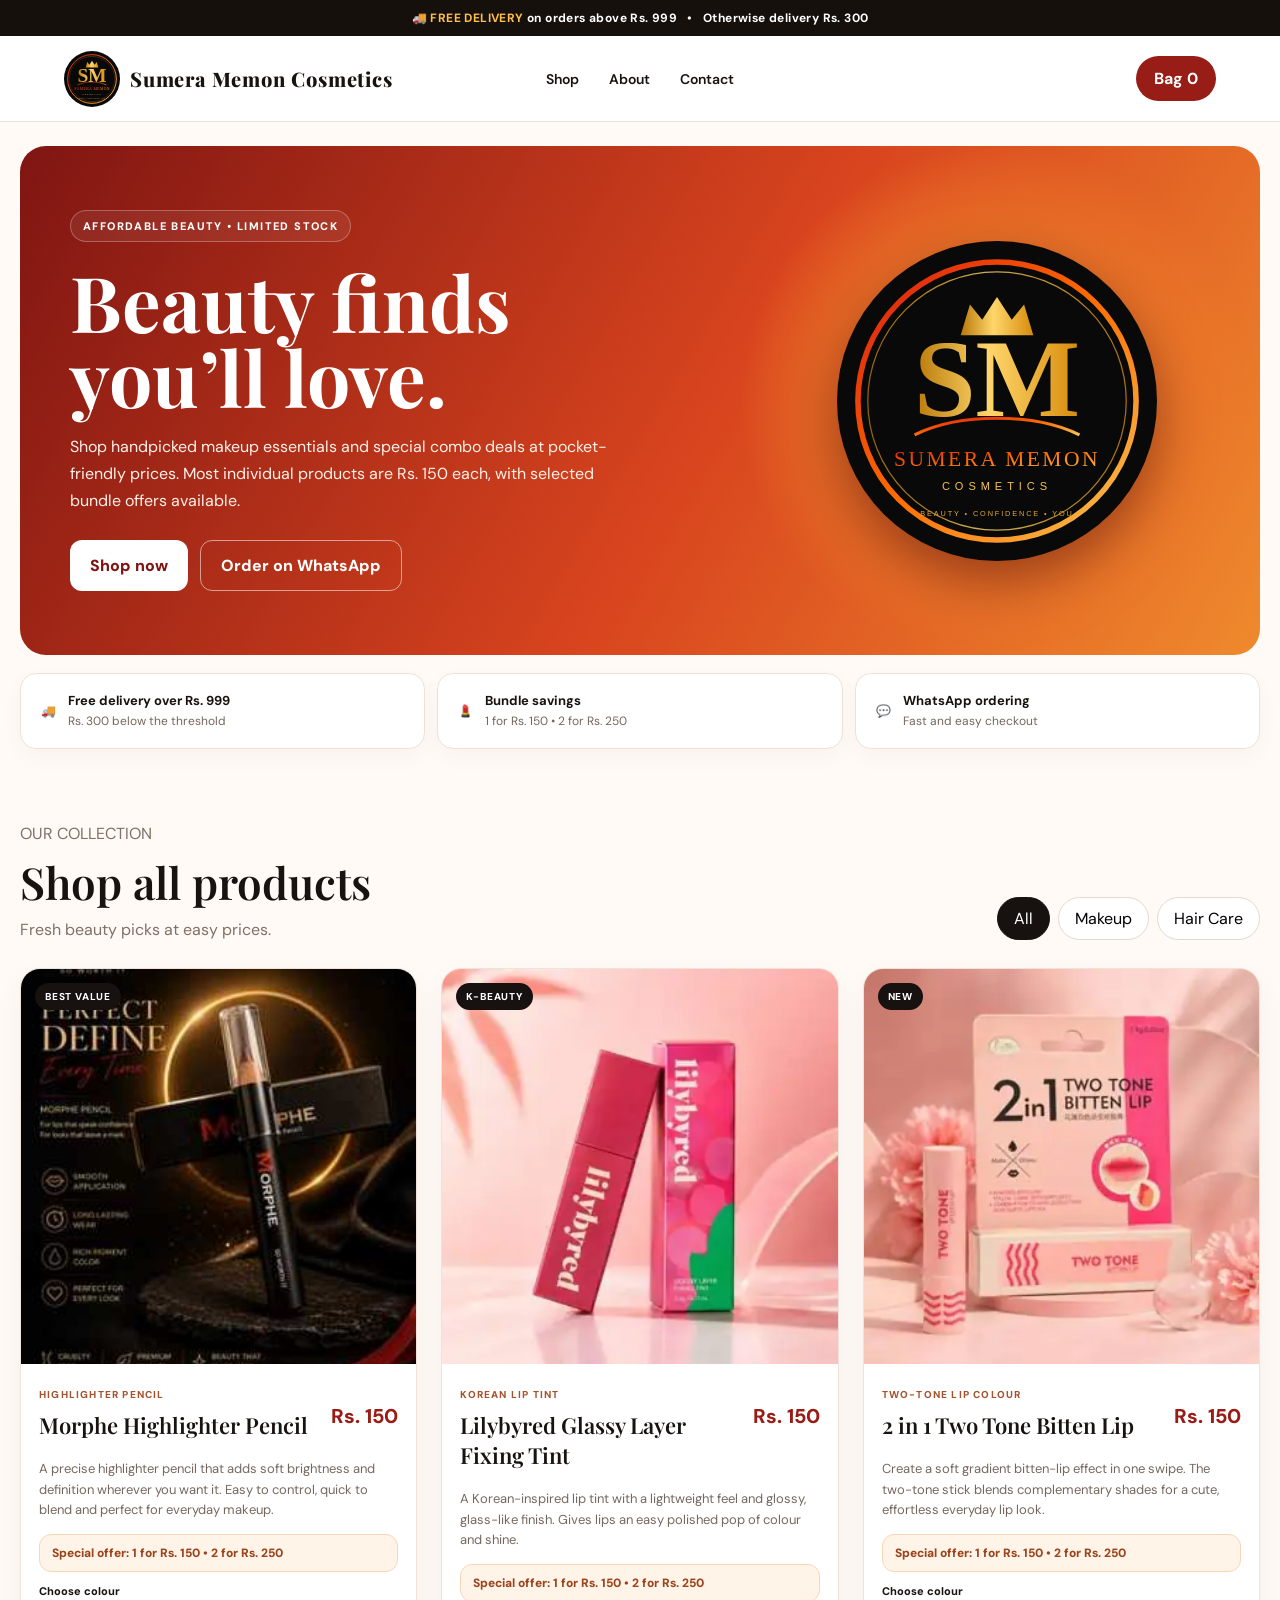
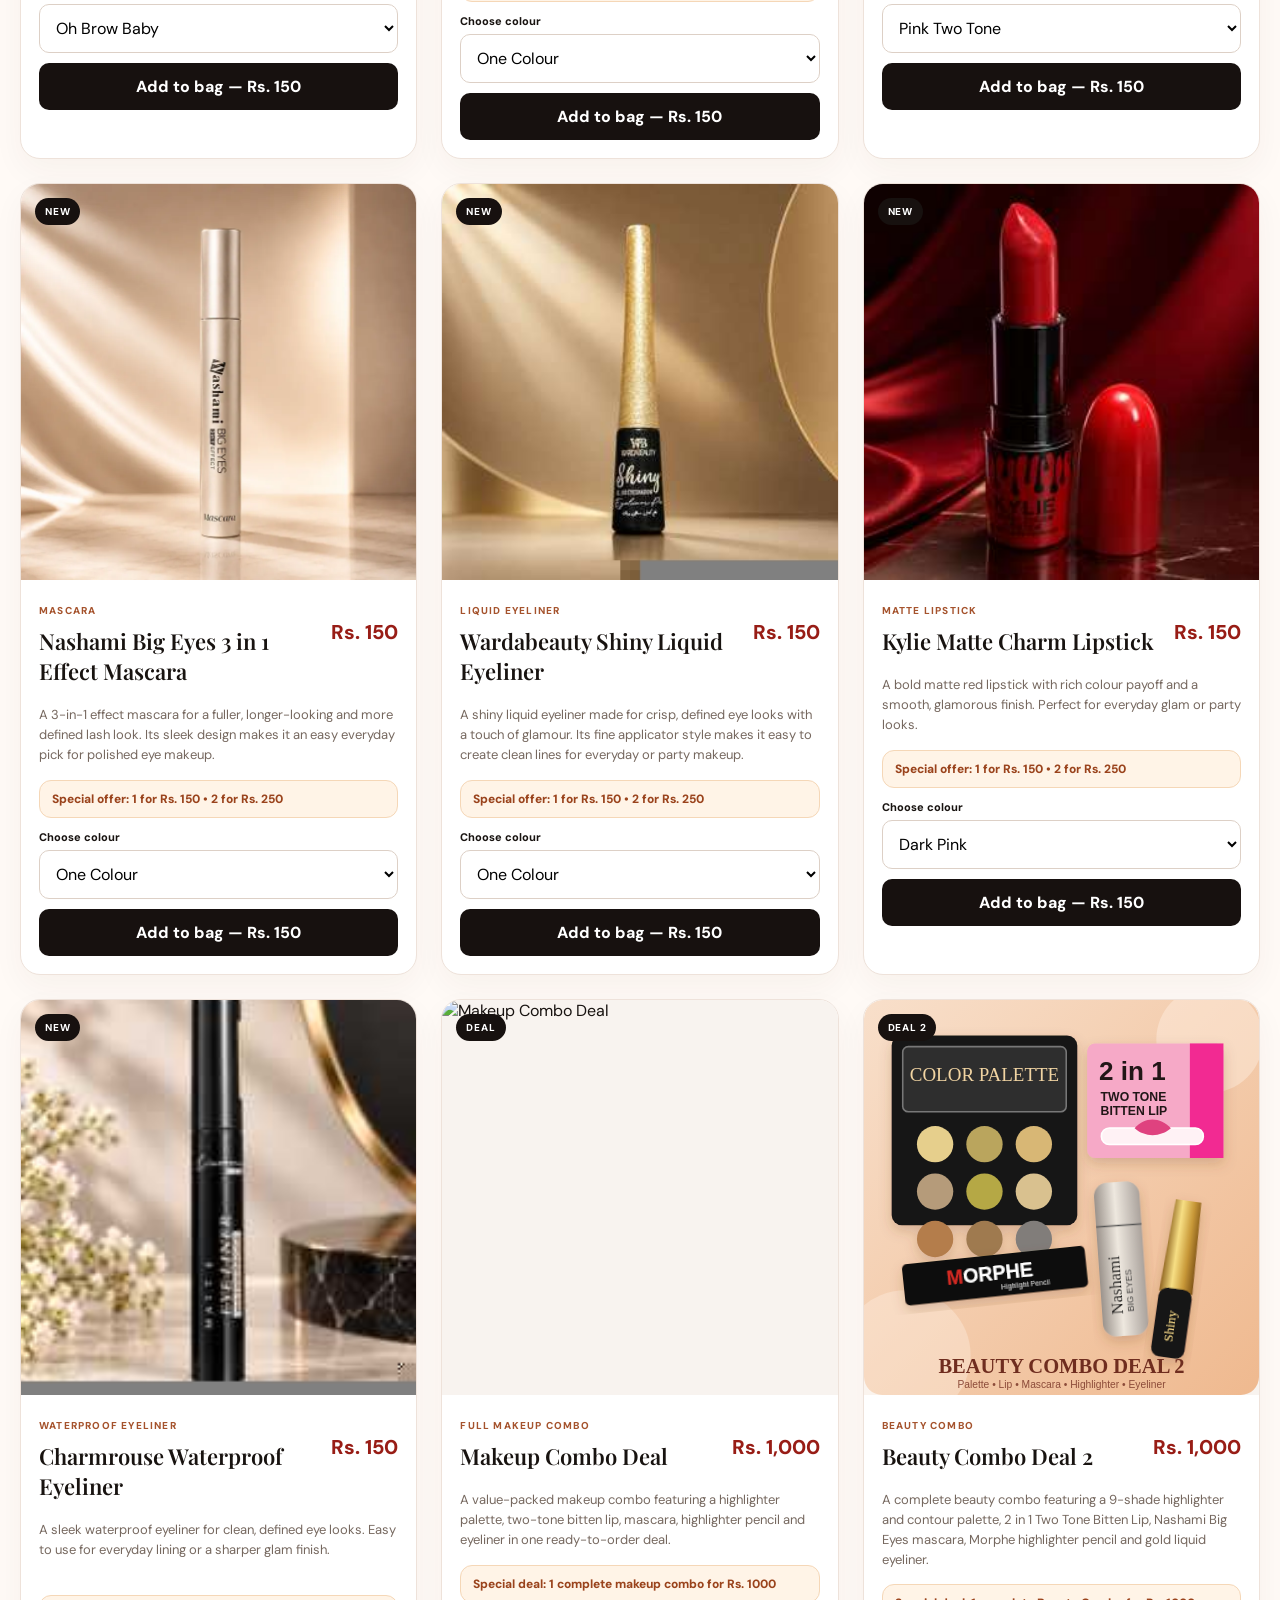
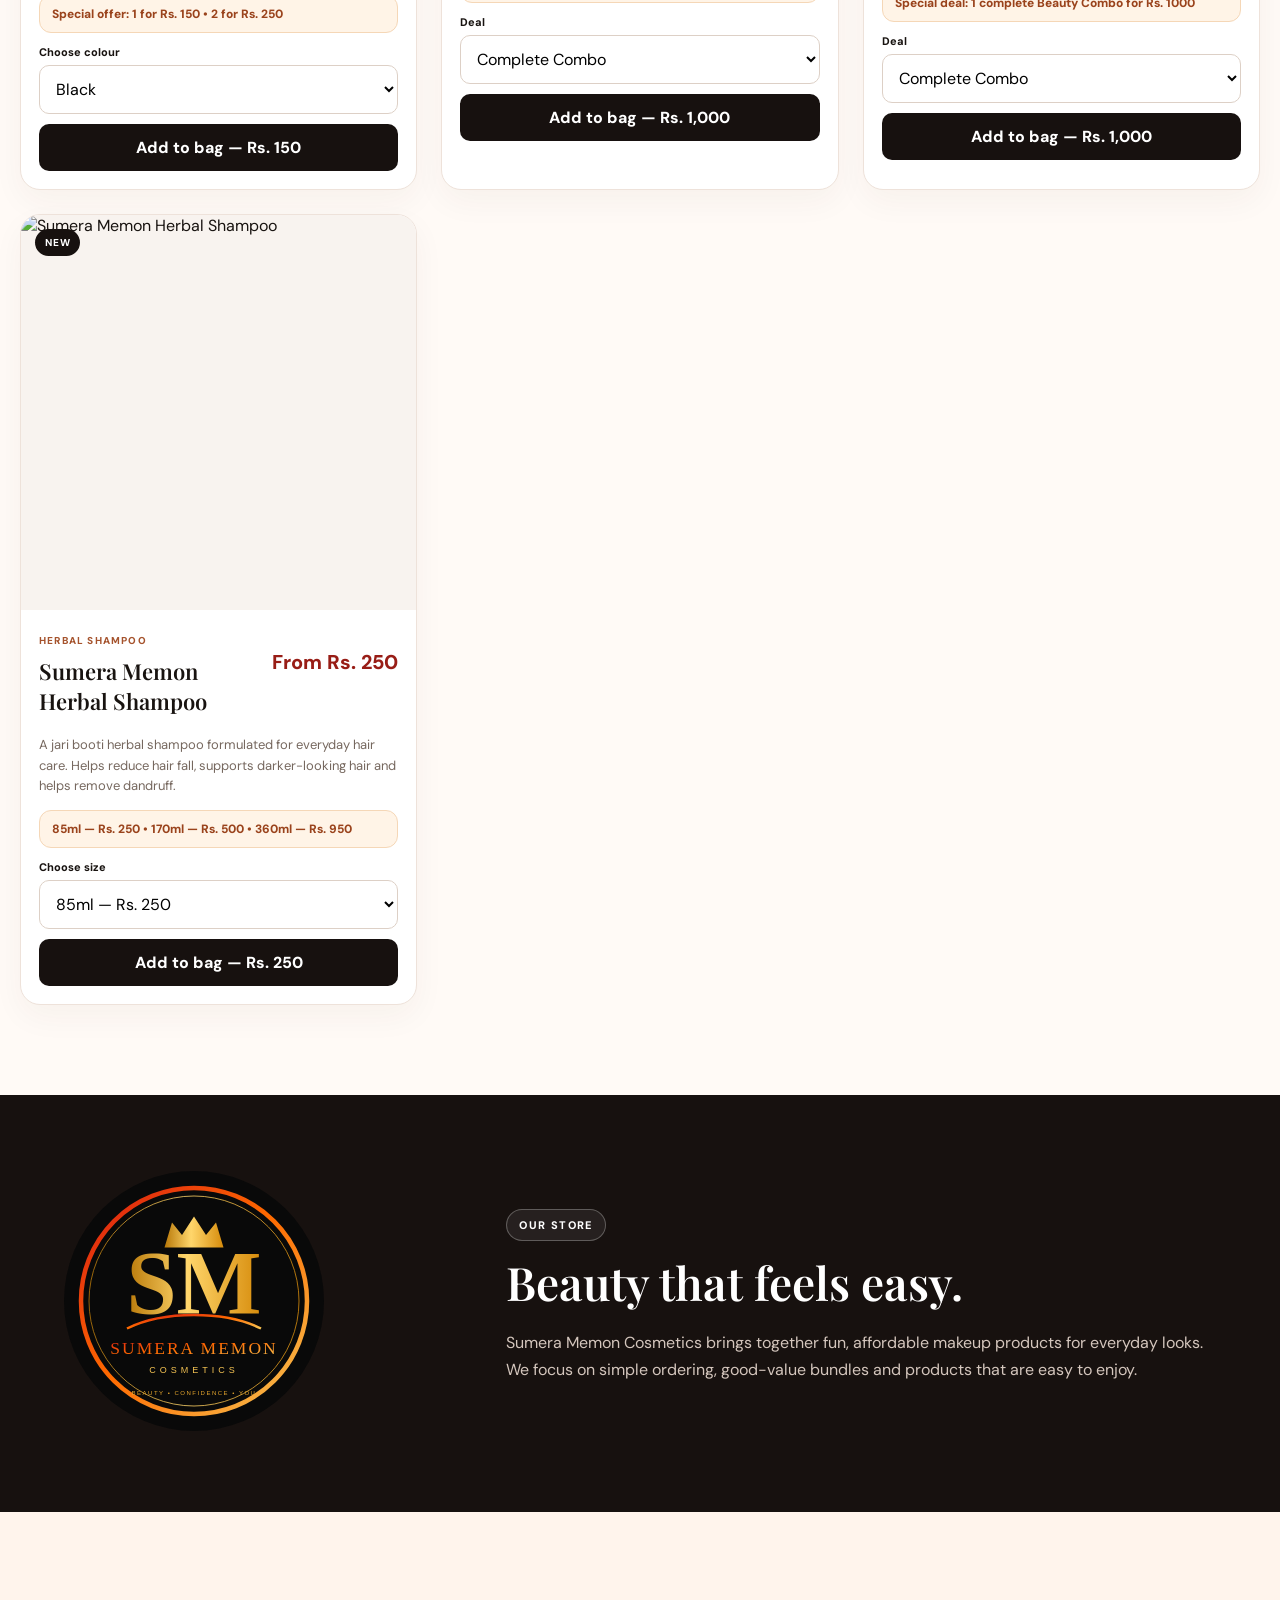
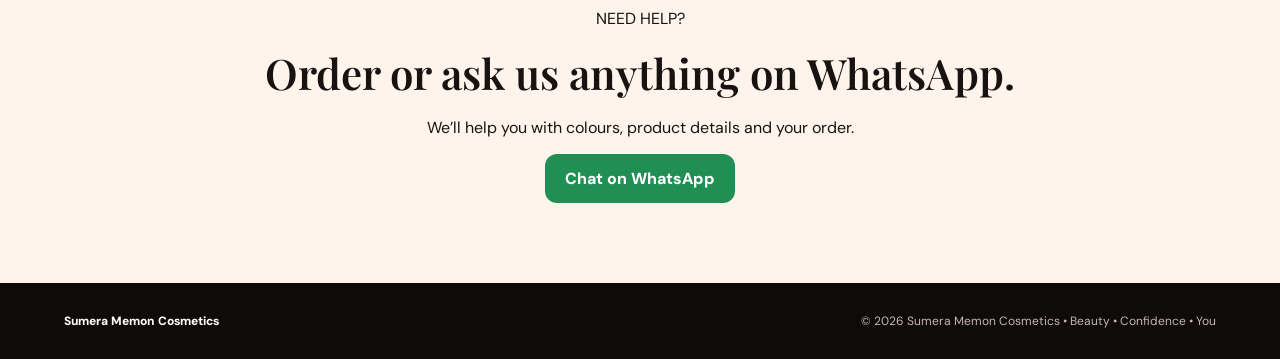
==== index.html @ 6eb6e515 "Refresh shampoo image cache" ====
<!DOCTYPE html><html lang="en"><head><meta charset="UTF-8"><meta name="viewport" content="width=device-width,initial-scale=1"><title>Sumera Memon Cosmetics</title><meta name="description" content="Shop affordable makeup and beauty essentials from Sumera Memon Cosmetics."><link rel="preconnect" href="https://fonts.googleapis.com"><link rel="preconnect" href="https://fonts.gstatic.com" crossorigin><link href="https://fonts.googleapis.com/css2?family=DM+Sans:wght@400;500;600;700;800&family=Playfair+Display:wght@500;600;700&display=swap" rel="stylesheet"><link rel="stylesheet" href="style.css?v=20260921-1305"></head><body>
<div class="topbar">🚚 <strong>FREE DELIVERY</strong> on orders above Rs. 999 &nbsp; • &nbsp; Otherwise delivery Rs. 300</div>
<header class="nav"><a class="brand" href="#"><img src="logo.svg" alt="Sumera Memon Cosmetics"><span>Sumera Memon Cosmetics</span></a><nav><a href="#shop">Shop</a><a href="#about">About</a><a href="#contact">Contact</a></nav><div class="nav-actions"><button class="cart-btn" onclick="openCart()">Bag <span id="cartCount">0</span></button></div></header>
<main><section class="hero"><div class="hero-copy"><span class="kicker">AFFORDABLE BEAUTY • LIMITED STOCK</span><h1>Beauty finds you’ll love.</h1><p>Shop handpicked makeup essentials and special combo deals at pocket-friendly prices. Most individual products are Rs. 150 each, with selected bundle offers available.</p><div class="hero-cta"><a class="btn btn-light" href="#shop">Shop now</a><a class="btn btn-outline" id="heroWhatsApp" href="#" target="_blank">Order on WhatsApp</a></div></div><div class="hero-visual"><img src="logo.svg" alt="Sumera Memon Cosmetics"></div></section>
<section class="trust"><div><span>🚚</span><section><b>Free delivery over Rs. 999</b><span>Rs. 300 below the threshold</span></section></div><div><span>💄</span><section><b>Bundle savings</b><span>1 for Rs. 150 • 2 for Rs. 250</span></section></div><div><span>💬</span><section><b>WhatsApp ordering</b><span>Fast and easy checkout</span></section></div></section>
<section id="shop" class="shop"><div class="section-head"><div><p>OUR COLLECTION</p><h2>Shop all products</h2><p>Fresh beauty picks at easy prices.</p></div><div class="filters"><button class="active" onclick="filterProducts('all',this)">All</button><button onclick="filterProducts('makeup',this)">Makeup</button><button onclick="filterProducts('haircare',this)">Hair Care</button></div></div><div id="products" class="products"></div></section>
<section id="about" class="about"><div class="about-inner"><div><img src="logo.svg" alt="Sumera Memon Cosmetics"></div><div><span class="kicker">OUR STORE</span><h2>Beauty that feels easy.</h2><p>Sumera Memon Cosmetics brings together fun, affordable makeup products for everyday looks. We focus on simple ordering, good-value bundles and products that are easy to enjoy.</p></div></div></section>
<section id="contact" class="contact"><p>NEED HELP?</p><h2>Order or ask us anything on WhatsApp.</h2><p>We’ll help you with colours, product details and your order.</p><a class="btn whatsapp" id="whatsapp" href="#" target="_blank" rel="noopener">Chat on WhatsApp</a></section></main>
<footer class="footer"><div class="footer-brand">Sumera Memon Cosmetics</div><div>© 2026 Sumera Memon Cosmetics • Beauty • Confidence • You</div></footer>
<div id="cart" class="cart-overlay" onclick="closeCart(event)"><aside class="cart" onclick="event.stopPropagation()"><button class="close" onclick="closeCart()">×</button><h2>Your bag</h2><div id="cartItems"></div><div class="cart-note">✨ Bundle offer: <b>1 for Rs. 150</b> or <b>2 of the same product for Rs. 250</b>.<br>🚚 Orders above <b>Rs. 999</b> get <b>FREE delivery</b>. Otherwise delivery is <b>Rs. 300</b>.</div><div><div class="summary-row"><span>Items</span><strong id="itemsSubtotal">Rs. 0</strong></div><div id="discountRow" class="summary-row" style="display:none"><span>Bundle discount</span><strong id="bundleDiscount">- Rs. 0</strong></div><div class="summary-row"><span>Subtotal</span><strong id="subtotal">Rs. 0</strong></div><div class="summary-row"><span>Delivery</span><strong id="delivery">Rs. 0</strong></div></div><div class="cart-total"><span>Total</span><strong id="total">Rs. 0</strong></div><a id="orderBtn" class="btn checkout full" href="#">Proceed to checkout</a></aside></div>
<script src="products.js?v=20260924-2249"></script><script>
const WA_NUMBER="923398091875";let cart=JSON.parse(localStorage.getItem("smc_cart")||"[]");const money=n=>"Rs. "+n.toLocaleString("en-PK");
function renderProducts(list=PRODUCTS){document.getElementById("products").innerHTML=list.map(p=>{const opts=p.sizes?p.sizes.map(v=>`<option value="${v.label}" data-price="${v.price}">${v.label} — ${money(v.price)}</option>`).join(""):p.shades.map(s=>`<option value="${s}" data-price="${p.price}">${s}</option>`).join("");const priceLabel=p.sizes?"From "+money(p.price):money(p.price);return `<article class="product">${p.id===8?`<div class="product-media"><img src="https://d2ol7oe51mr4n9.cloudfront.net/user_3JGyc6j7SKbvRwrbWz8w4ifpc0U/0d30d73a-61cd-4e2b-8a78-799edea2c031.jpg" alt="Makeup Combo Deal" loading="lazy"><span class="badge">${p.tag||"DEAL"}</span></div>`:`<div class="product-media"><img src="${p.image}" alt="${p.name}" loading="lazy"><span class="badge">${p.tag||"NEW"}</span></div>`}<div class="product-body"><span class="product-type">${p.type||"Makeup"}</span><div class="product-title-row"><h3>${p.name}</h3><span class="price" id="price-${p.id}">${priceLabel}</span></div><p class="product-desc">${p.description}</p><div class="offer">${p.offer||"Special offer: 1 for Rs. 150 • 2 for Rs. 250"}</div><label for="shade-${p.id}">${p.optionLabel||"Choose colour"}</label><select id="shade-${p.id}" onchange="updateVariantPrice(${p.id})">${opts}</select><button class="add" id="add-${p.id}" onclick="addToCart(${p.id})">Add to bag — ${money(p.price)}</button></div></article>`}).join("")}
function updateVariantPrice(id){const p=PRODUCTS.find(x=>x.id===id);if(!p)return;const sel=document.getElementById(`shade-${id}`);const price=Number(sel?.selectedOptions?.[0]?.dataset?.price||p.price);const priceEl=document.getElementById(`price-${id}`);const addEl=document.getElementById(`add-${id}`);if(priceEl)priceEl.textContent=money(price);if(addEl)addEl.textContent="Add to bag — "+money(price)}
function filterProducts(cat,btn){document.querySelectorAll(".filters button").forEach(b=>b.classList.remove("active"));btn.classList.add("active");renderProducts(cat==="all"?PRODUCTS:PRODUCTS.filter(p=>p.category===cat))}
function addToCart(id){const p=PRODUCTS.find(x=>x.id===id);const sel=document.getElementById(`shade-${id}`);const shade=sel?.value||p.shades?.[0]||"Default";const price=Number(sel?.selectedOptions?.[0]?.dataset?.price||p.price);cart.push({id:p.id,name:p.name,price,shade,bundleGroup:p.bundleGroup||null,bundleQty:p.bundleQty||null,bundlePrice:p.bundlePrice||null});updateCart();openCart()}
function pricing(){const itemsTotal=cart.reduce((s,p)=>s+p.price,0);const groups={};cart.forEach(p=>{if(p.bundleGroup)groups[p.bundleGroup]=(groups[p.bundleGroup]||0)+1});let discount=0;Object.entries(groups).forEach(([group,count])=>{const p=PRODUCTS.find(x=>x.bundleGroup===group);if(p){const pairs=Math.floor(count/p.bundleQty);discount+=pairs*((p.price*p.bundleQty)-p.bundlePrice)}});const subtotal=itemsTotal-discount;const delivery=subtotal===0?0:(subtotal>999?0:300);return{itemsTotal,discount,subtotal,delivery,total:subtotal+delivery}}
function updateCart(){localStorage.setItem("smc_cart",JSON.stringify(cart));document.getElementById("cartCount").textContent=cart.length;document.getElementById("cartItems").innerHTML=cart.length?cart.map((p,i)=>`<div class="cart-item"><span>${p.name}<small>${p.shade}</small></span><strong>${money(p.price)}</strong><button onclick="removeItem(${i})">×</button></div>`).join(""):"<p class='empty'>Your bag is empty.</p>";const x=pricing();itemsSubtotal.textContent=money(x.itemsTotal);bundleDiscount.textContent="- "+money(x.discount);discountRow.style.display=x.discount>0?"flex":"none";subtotal.textContent=money(x.subtotal);delivery.textContent=x.delivery===0&&x.subtotal>999?"FREE":money(x.delivery);total.textContent=money(x.total);orderBtn.href=cart.length?"checkout.html":"#";orderBtn.classList.toggle("disabled",!cart.length)}
function removeItem(i){cart.splice(i,1);updateCart()}function openCart(){cartEl=document.getElementById("cart");cartEl.classList.add("open")}function closeCart(e){if(!e||e.target.id==="cart")document.getElementById("cart").classList.remove("open")}
const wa=`https://wa.me/${WA_NUMBER}?text=${encodeURIComponent("Hi! I want to know more about Sumera Memon Cosmetics.")}`;document.getElementById("whatsapp").href=wa;document.getElementById("heroWhatsApp").href=wa;renderProducts();updateCart();
</script></body></html>
---- style.css ----
*{box-sizing:border-box}html{scroll-behavior:smooth}body{margin:0;font-family:"DM Sans",Arial,sans-serif;color:#181310;background:#fffaf6}a{text-decoration:none;color:inherit}button,select{font:inherit}.topbar{background:#16100d;color:#fff;text-align:center;padding:10px 16px;font-size:12px;font-weight:700;letter-spacing:.4px}.topbar strong{color:#ffbf49}.nav{height:86px;background:#fff;display:grid;grid-template-columns:1fr auto 1fr;align-items:center;padding:0 5%;border-bottom:1px solid #eee4dc;position:sticky;top:0;z-index:20}.brand{display:flex;align-items:center;gap:10px;font-weight:800;letter-spacing:.8px}.brand img{width:56px;height:56px}.brand span{font-family:"Playfair Display",serif;font-size:20px}.nav nav{display:flex;gap:30px;font-size:14px;font-weight:600}.nav-actions{justify-self:end;display:flex;gap:10px}.cart-btn{border:0;background:#981d16;color:#fff;border-radius:999px;padding:12px 18px;font-weight:700;cursor:pointer}.hero{margin:24px auto 0;max-width:1240px;border-radius:26px;min-height:430px;display:grid;grid-template-columns:1.15fr .85fr;overflow:hidden;background:linear-gradient(120deg,#7f1512,#d8441e 55%,#ef8a2d);color:#fff}.hero-copy{padding:64px 7%}.kicker{display:inline-block;background:#fff1;padding:8px 12px;border:1px solid #ffffff44;border-radius:999px;font-size:11px;font-weight:800;letter-spacing:1.4px}.hero h1{font-family:"Playfair Display",serif;font-size:clamp(46px,6vw,78px);line-height:.98;margin:22px 0 18px}.hero p{max-width:570px;line-height:1.7;color:#fff1e9}.hero-cta{display:flex;gap:12px;flex-wrap:wrap;margin-top:26px}.btn{display:inline-flex;align-items:center;justify-content:center;border-radius:12px;padding:14px 20px;font-weight:800;border:0;cursor:pointer}.btn-light{background:#fff;color:#7f1512}.btn-outline{border:1px solid #fff8;color:#fff}.hero-visual{display:flex;align-items:center;justify-content:center;background:radial-gradient(circle,#ffbf4f 0,#ef7b29 34%,transparent 70%)}.hero-visual img{width:min(320px,72%);filter:drop-shadow(0 20px 28px #4b080a88)}.trust{max-width:1240px;margin:18px auto 0;display:grid;grid-template-columns:repeat(3,1fr);gap:12px}.trust div{background:#fff;border:1px solid #eee2d8;border-radius:16px;padding:18px 20px;display:flex;gap:12px;align-items:center;box-shadow:0 8px 24px #4c281008}.trust b{display:block;font-size:13px}.trust span{font-size:12px;color:#75665d}.shop{max-width:1240px;margin:0 auto;padding:74px 0 90px}.section-head{display:flex;justify-content:space-between;gap:20px;align-items:end;margin-bottom:28px}.section-head h2{font:600 44px "Playfair Display",serif;margin:8px 0}.section-head p{margin:0;color:#7f7167}.filters{display:flex;gap:8px}.filters button{border:1px solid #e5d8cf;background:#fff;border-radius:999px;padding:10px 16px;cursor:pointer}.filters button.active{background:#17110f;color:#fff;border-color:#17110f}.products{display:grid;grid-template-columns:repeat(3,1fr);gap:24px}.product{background:#fff;border:1px solid #eee2da;border-radius:20px;overflow:hidden;box-shadow:0 12px 32px #4b2a180b;transition:.2s}.product:hover{transform:translateY(-4px);box-shadow:0 18px 42px #4b2a1818}.product-media{aspect-ratio:1/1;background:#f8f3ef;position:relative;overflow:hidden}.product-media img{width:100%;height:100%;object-fit:cover;display:block}.badge{position:absolute;left:14px;top:14px;background:#17110f;color:#fff;padding:7px 10px;border-radius:999px;font-size:10px;font-weight:800;letter-spacing:.8px}.product-body{padding:18px}.product-type{color:#a5532d;text-transform:uppercase;font-size:10px;font-weight:800;letter-spacing:1.2px}.product-title-row{display:flex;justify-content:space-between;gap:16px;align-items:start}.product h3{font:600 22px "Playfair Display",serif;margin:7px 0 6px}.price{font-size:20px;font-weight:800;color:#981d16;white-space:nowrap}.product-desc{font-size:13px;color:#76685f;line-height:1.55;min-height:62px}.offer{background:#fff4e7;border:1px solid #f5d7b7;color:#9a431c;border-radius:12px;padding:10px 12px;font-size:12px;font-weight:800;margin:12px 0}.product label{display:block;font-size:11px;font-weight:800;margin-bottom:6px}.product select{width:100%;padding:12px;border:1px solid #ddd0c6;border-radius:10px;background:#fff;margin-bottom:10px}.add{width:100%;border:0;background:#17110f;color:#fff;border-radius:10px;padding:13px;font-weight:800;cursor:pointer}.add:hover{background:#981d16}.about{background:#17110f;color:#fff;padding:76px 5%}.about-inner{max-width:1240px;margin:auto;display:grid;grid-template-columns:.7fr 1.3fr;gap:60px;align-items:center}.about img{width:260px;max-width:100%}.about h2{font:600 46px "Playfair Display",serif;margin:10px 0}.about p{color:#d4c6bd;line-height:1.7}.contact{padding:80px 20px;text-align:center;background:#fff4ec}.contact h2{font:600 42px "Playfair Display",serif;margin:10px 0}.whatsapp{background:#1f8f53;color:white}.footer{background:#0f0b09;color:#c7b7ae;padding:30px 5%;display:flex;justify-content:space-between;gap:20px;align-items:center;font-size:12px}.footer-brand{color:#fff;font-weight:800}.cart-overlay{position:fixed;inset:0;background:#0008;z-index:40;opacity:0;visibility:hidden;transition:.2s}.cart-overlay.open{opacity:1;visibility:visible}.cart{position:absolute;right:0;top:0;height:100%;width:min(430px,100%);background:#fff;padding:28px;transform:translateX(100%);transition:.25s;overflow:auto}.open .cart{transform:none}.cart h2{font:600 34px "Playfair Display",serif;margin:6px 0 20px}.close{position:absolute;right:20px;top:18px;border:0;background:#f4ece7;border-radius:50%;width:36px;height:36px;font-size:24px;cursor:pointer}.cart-item{display:grid;grid-template-columns:1fr auto auto;gap:10px;padding:14px 0;border-bottom:1px solid #eee4dd}.cart-item small{display:block;color:#8d7669}.cart-item button{border:0;background:none;font-size:20px;cursor:pointer}.cart-note{background:#fff4e8;border-radius:12px;padding:12px;font-size:12px;line-height:1.6;margin:18px 0}.summary-row{display:flex;justify-content:space-between;padding:7px 0;color:#6f625a}.cart-total{display:flex;justify-content:space-between;border-top:1px solid #e8ddd6;margin-top:8px;padding:18px 0;font-size:18px;font-weight:800}.full{width:100%}.empty{color:#8c7e75}@media(max-width:900px){.nav{grid-template-columns:1fr auto}.nav nav{display:none}.hero{margin:14px;grid-template-columns:1fr}.hero-visual{min-height:300px}.trust{margin:14px;grid-template-columns:1fr}.shop{padding:56px 14px}.products{grid-template-columns:repeat(2,1fr)}.about-inner{grid-template-columns:1fr}.about img{width:180px}.footer{display:block}.footer p{margin-top:12px}}@media(max-width:580px){.brand span{font-size:16px}.brand img{width:46px;height:46px}.nav{padding:0 14px}.hero-copy{padding:48px 24px}.hero h1{font-size:48px}.section-head{display:block}.filters{margin-top:18px}.products{grid-template-columns:1fr}.product-desc{min-height:0}.shop{padding-top:46px}.about{padding:56px 24px}.about h2{font-size:38px}}
.combo-media{display:grid;grid-template-columns:1fr 1fr;grid-template-rows:1fr 1fr;gap:4px;padding:4px;background:#f8f3ef}.combo-media img{width:100%;height:100%;object-fit:cover;display:block;min-width:0;min-height:0}.combo-media .badge{position:absolute;left:14px;top:14px;z-index:2}

.checkout{background:#981d16;color:#fff}.checkout:hover{background:#7f1512}.disabled{pointer-events:none;opacity:.5}
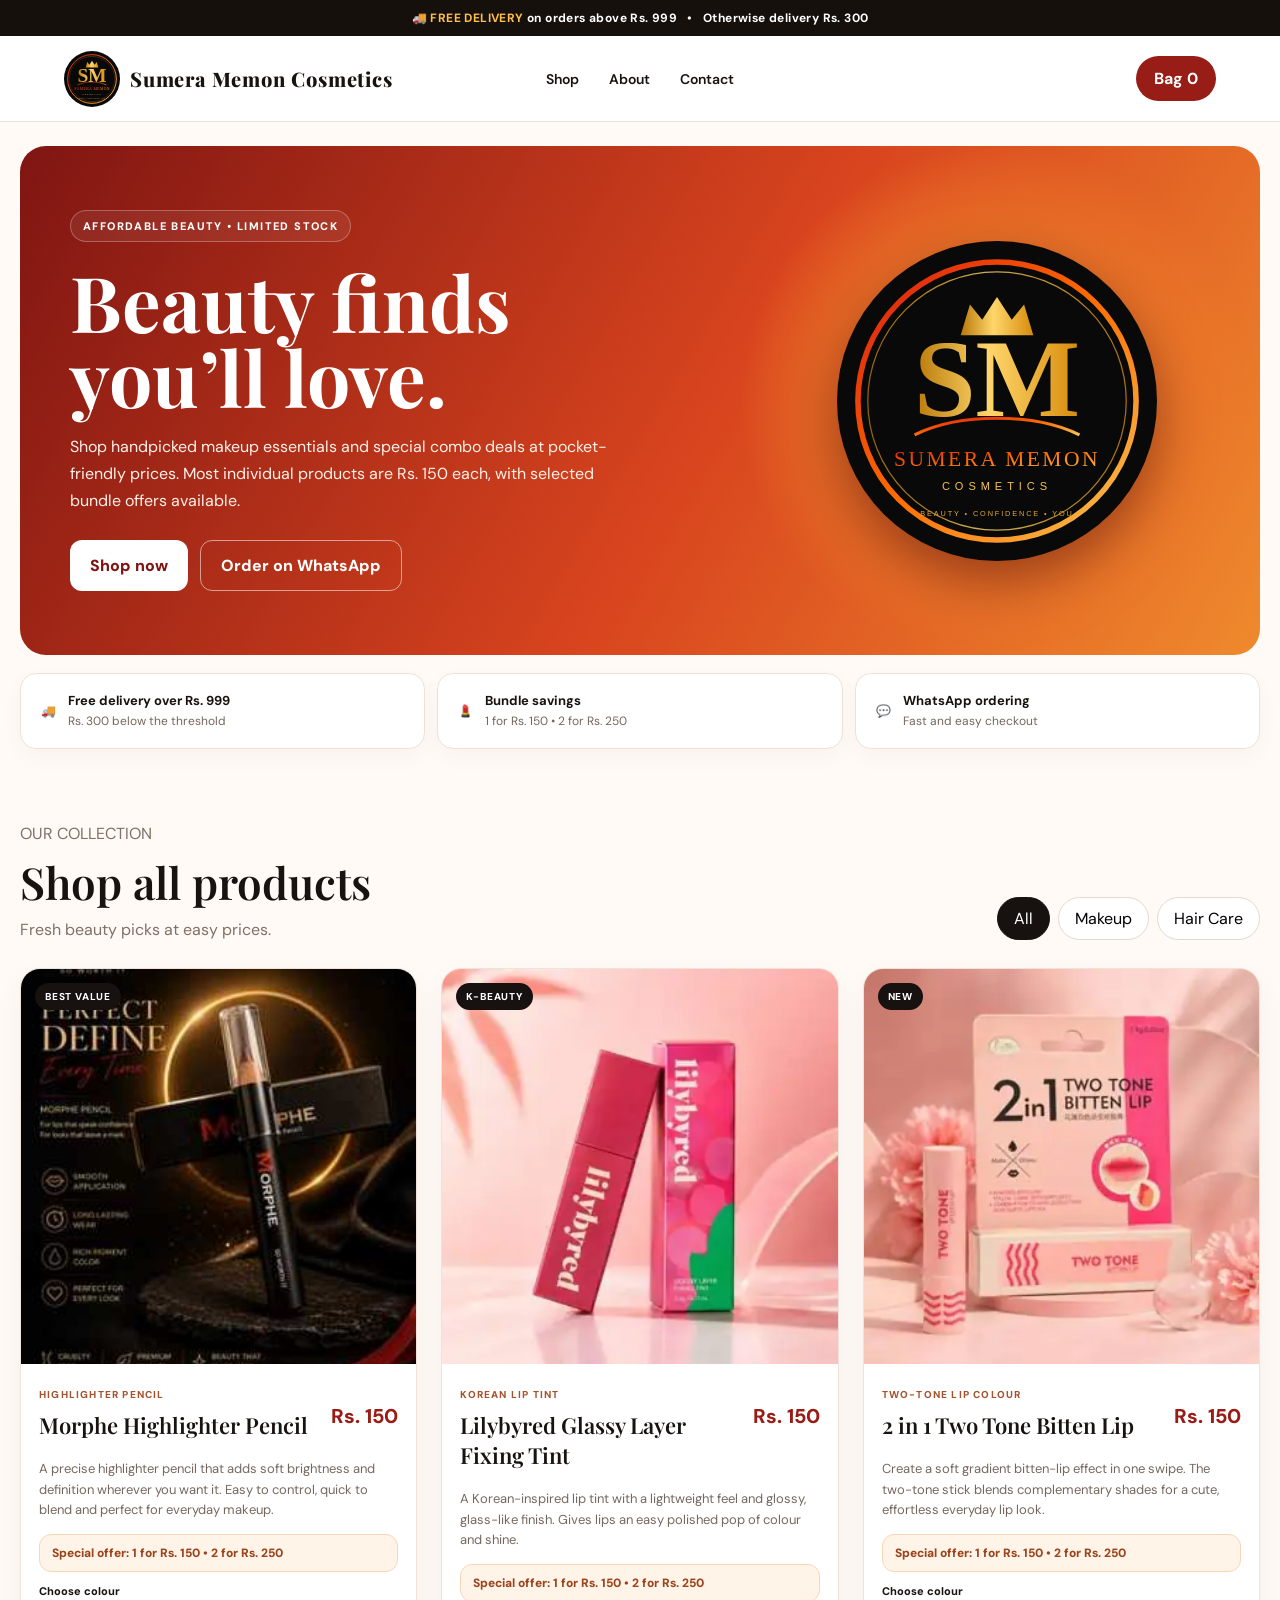
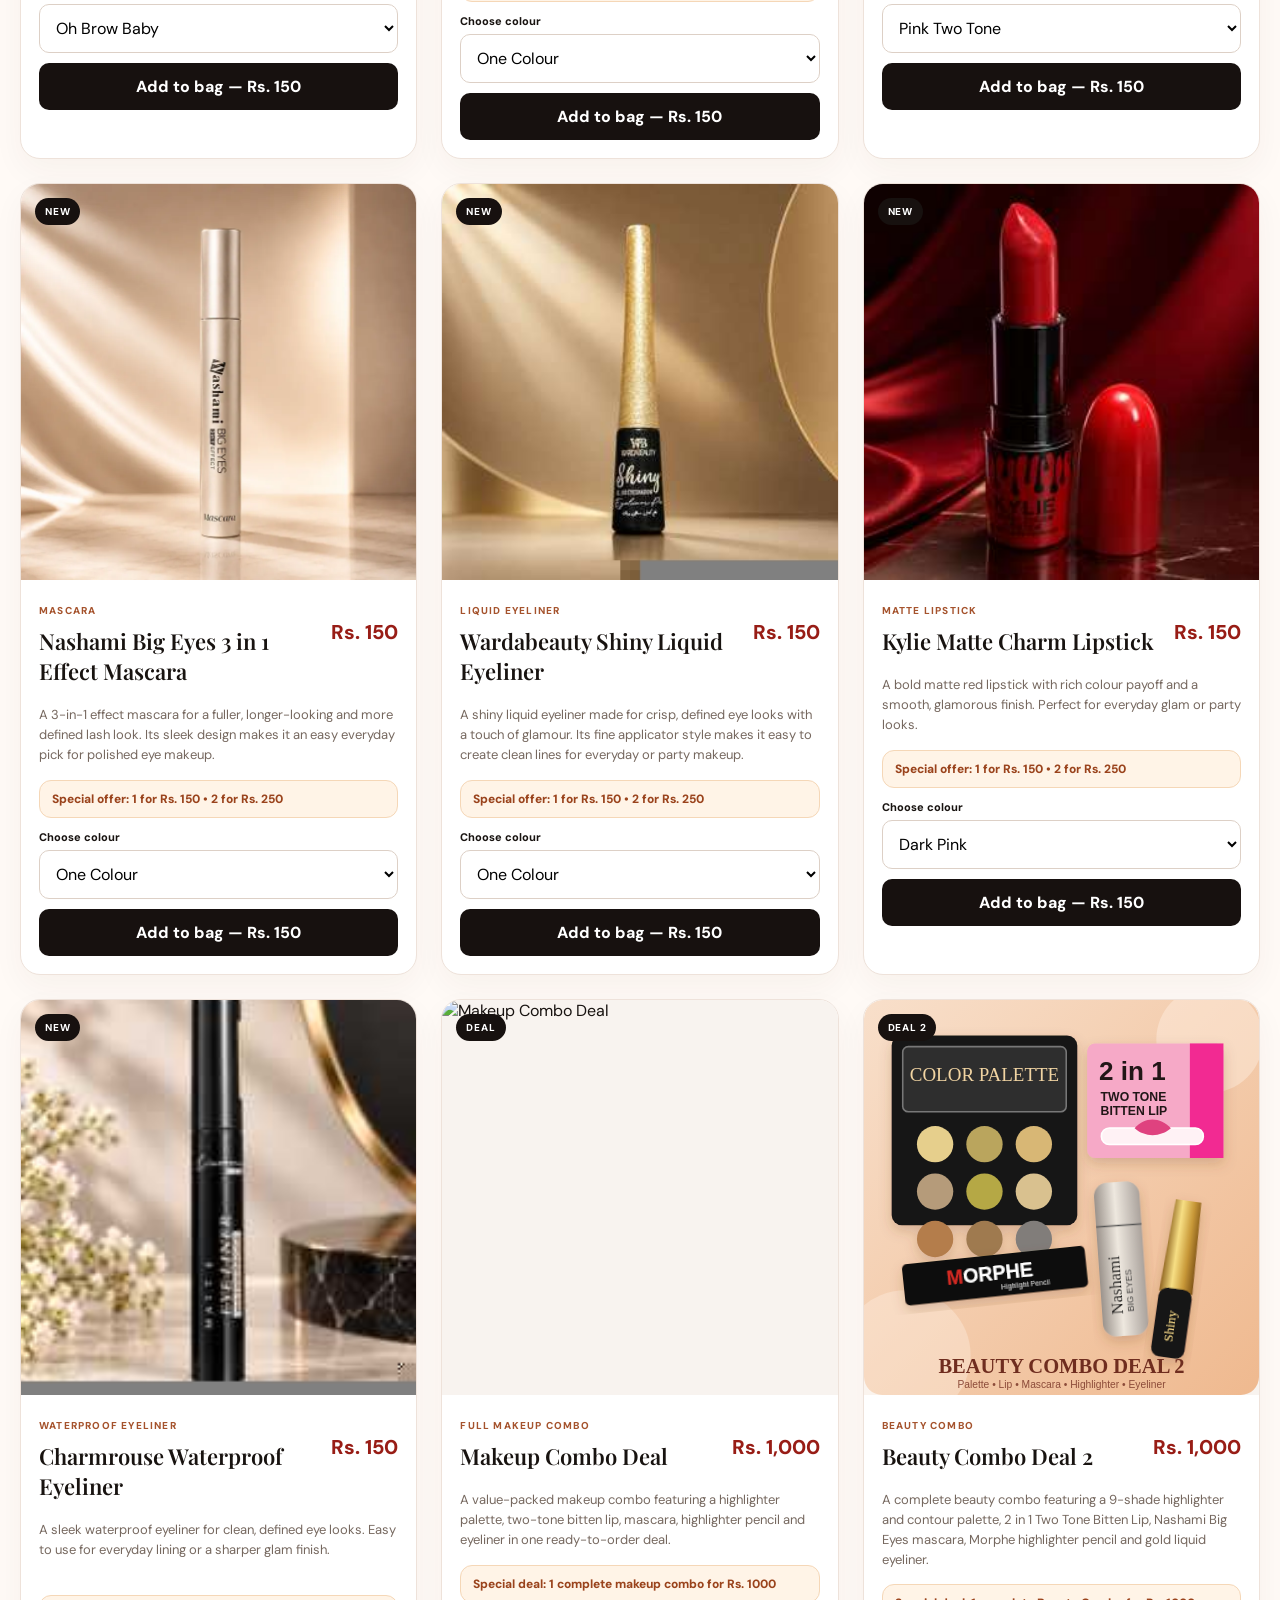
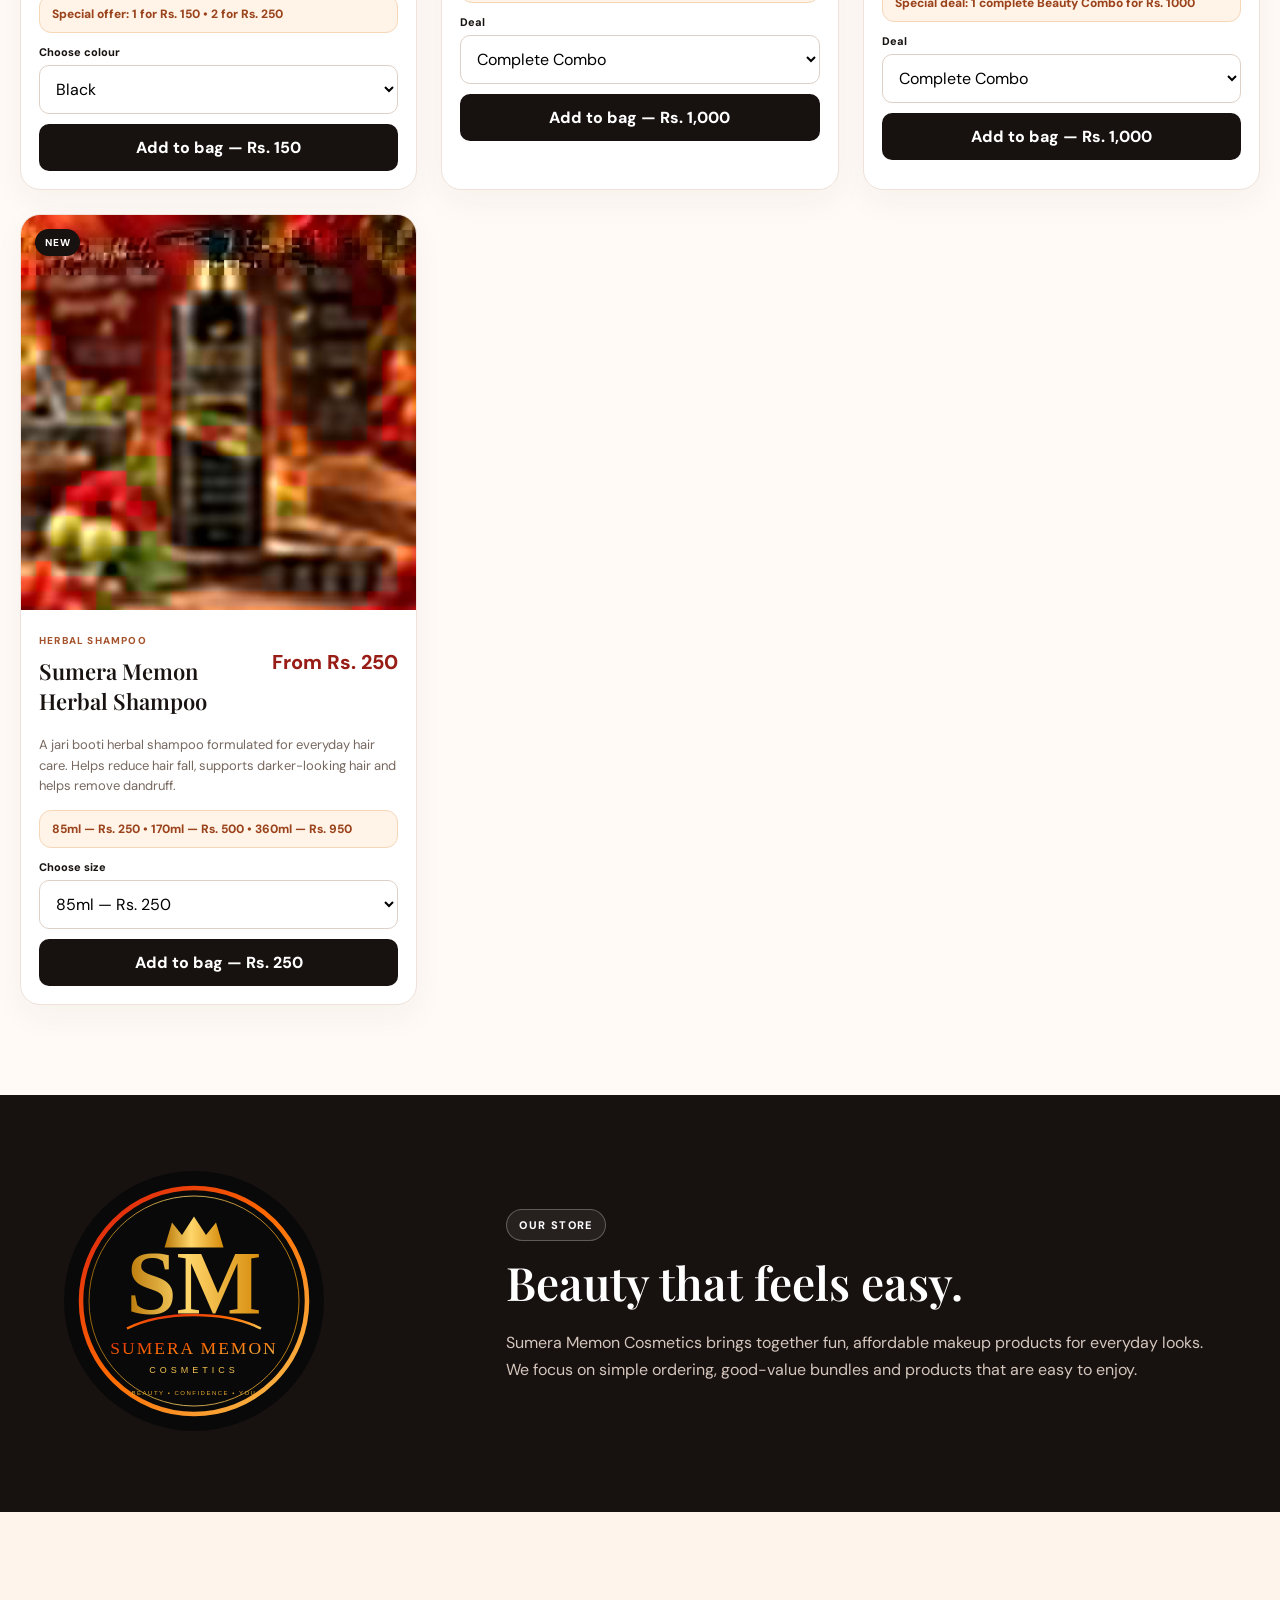
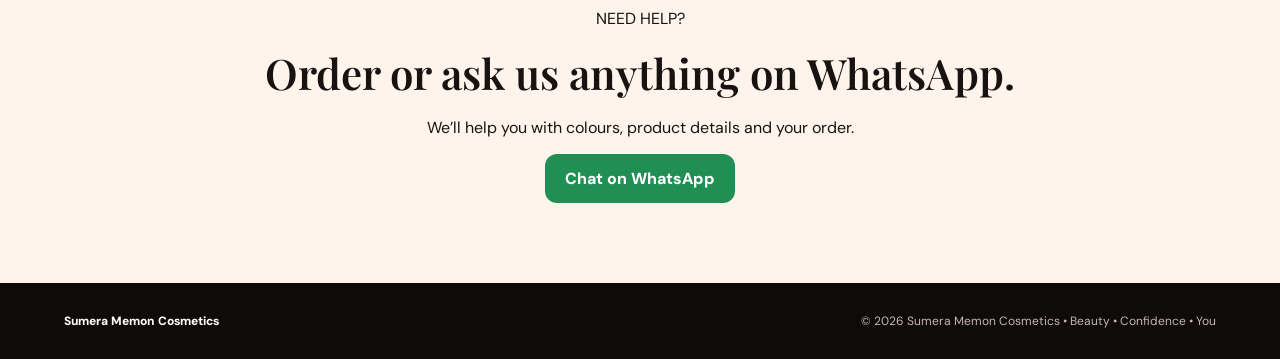
==== commit 90eeccc4: "Refresh shampoo image catalogue cache" ====
--- a/index.html
+++ b/index.html
@@ -8,7 +8,7 @@
 <section id="contact" class="contact"><p>NEED HELP?</p><h2>Order or ask us anything on WhatsApp.</h2><p>We’ll help you with colours, product details and your order.</p><a class="btn whatsapp" id="whatsapp" href="#" target="_blank" rel="noopener">Chat on WhatsApp</a></section></main>
 <footer class="footer"><div class="footer-brand">Sumera Memon Cosmetics</div><div>© 2026 Sumera Memon Cosmetics • Beauty • Confidence • You</div></footer>
 <div id="cart" class="cart-overlay" onclick="closeCart(event)"><aside class="cart" onclick="event.stopPropagation()"><button class="close" onclick="closeCart()">×</button><h2>Your bag</h2><div id="cartItems"></div><div class="cart-note">✨ Bundle offer: <b>1 for Rs. 150</b> or <b>2 of the same product for Rs. 250</b>.<br>🚚 Orders above <b>Rs. 999</b> get <b>FREE delivery</b>. Otherwise delivery is <b>Rs. 300</b>.</div><div><div class="summary-row"><span>Items</span><strong id="itemsSubtotal">Rs. 0</strong></div><div id="discountRow" class="summary-row" style="display:none"><span>Bundle discount</span><strong id="bundleDiscount">- Rs. 0</strong></div><div class="summary-row"><span>Subtotal</span><strong id="subtotal">Rs. 0</strong></div><div class="summary-row"><span>Delivery</span><strong id="delivery">Rs. 0</strong></div></div><div class="cart-total"><span>Total</span><strong id="total">Rs. 0</strong></div><a id="orderBtn" class="btn checkout full" href="#">Proceed to checkout</a></aside></div>
-<script src="products.js?v=20260924-2249"></script><script>
+<script src="products.js?v=20260924-2310"></script><script>
 const WA_NUMBER="923398091875";let cart=JSON.parse(localStorage.getItem("smc_cart")||"[]");const money=n=>"Rs. "+n.toLocaleString("en-PK");
 function renderProducts(list=PRODUCTS){document.getElementById("products").innerHTML=list.map(p=>{const opts=p.sizes?p.sizes.map(v=>`<option value="${v.label}" data-price="${v.price}">${v.label} — ${money(v.price)}</option>`).join(""):p.shades.map(s=>`<option value="${s}" data-price="${p.price}">${s}</option>`).join("");const priceLabel=p.sizes?"From "+money(p.price):money(p.price);return `<article class="product">${p.id===8?`<div class="product-media"><img src="https://d2ol7oe51mr4n9.cloudfront.net/user_3JGyc6j7SKbvRwrbWz8w4ifpc0U/0d30d73a-61cd-4e2b-8a78-799edea2c031.jpg" alt="Makeup Combo Deal" loading="lazy"><span class="badge">${p.tag||"DEAL"}</span></div>`:`<div class="product-media"><img src="${p.image}" alt="${p.name}" loading="lazy"><span class="badge">${p.tag||"NEW"}</span></div>`}<div class="product-body"><span class="product-type">${p.type||"Makeup"}</span><div class="product-title-row"><h3>${p.name}</h3><span class="price" id="price-${p.id}">${priceLabel}</span></div><p class="product-desc">${p.description}</p><div class="offer">${p.offer||"Special offer: 1 for Rs. 150 • 2 for Rs. 250"}</div><label for="shade-${p.id}">${p.optionLabel||"Choose colour"}</label><select id="shade-${p.id}" onchange="updateVariantPrice(${p.id})">${opts}</select><button class="add" id="add-${p.id}" onclick="addToCart(${p.id})">Add to bag — ${money(p.price)}</button></div></article>`}).join("")}
 function updateVariantPrice(id){const p=PRODUCTS.find(x=>x.id===id);if(!p)return;const sel=document.getElementById(`shade-${id}`);const price=Number(sel?.selectedOptions?.[0]?.dataset?.price||p.price);const priceEl=document.getElementById(`price-${id}`);const addEl=document.getElementById(`add-${id}`);if(priceEl)priceEl.textContent=money(price);if(addEl)addEl.textContent="Add to bag — "+money(price)}
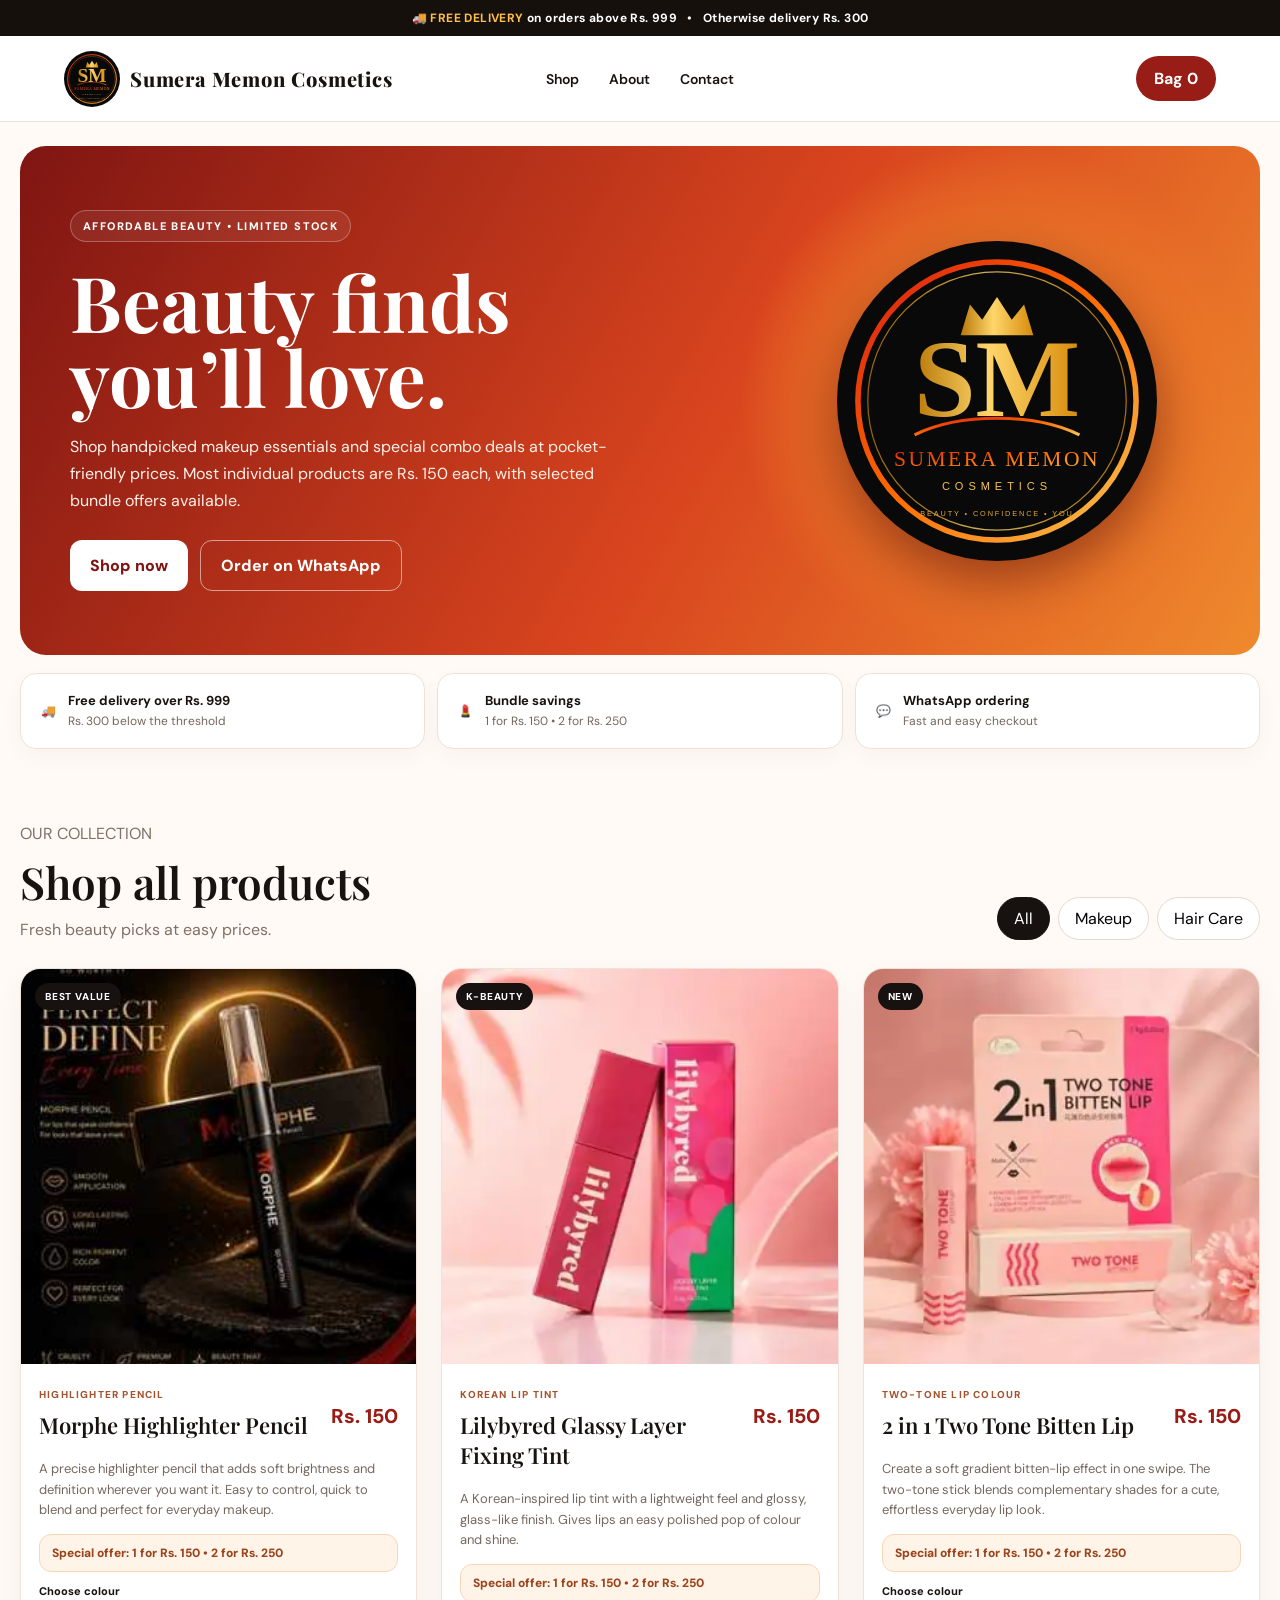
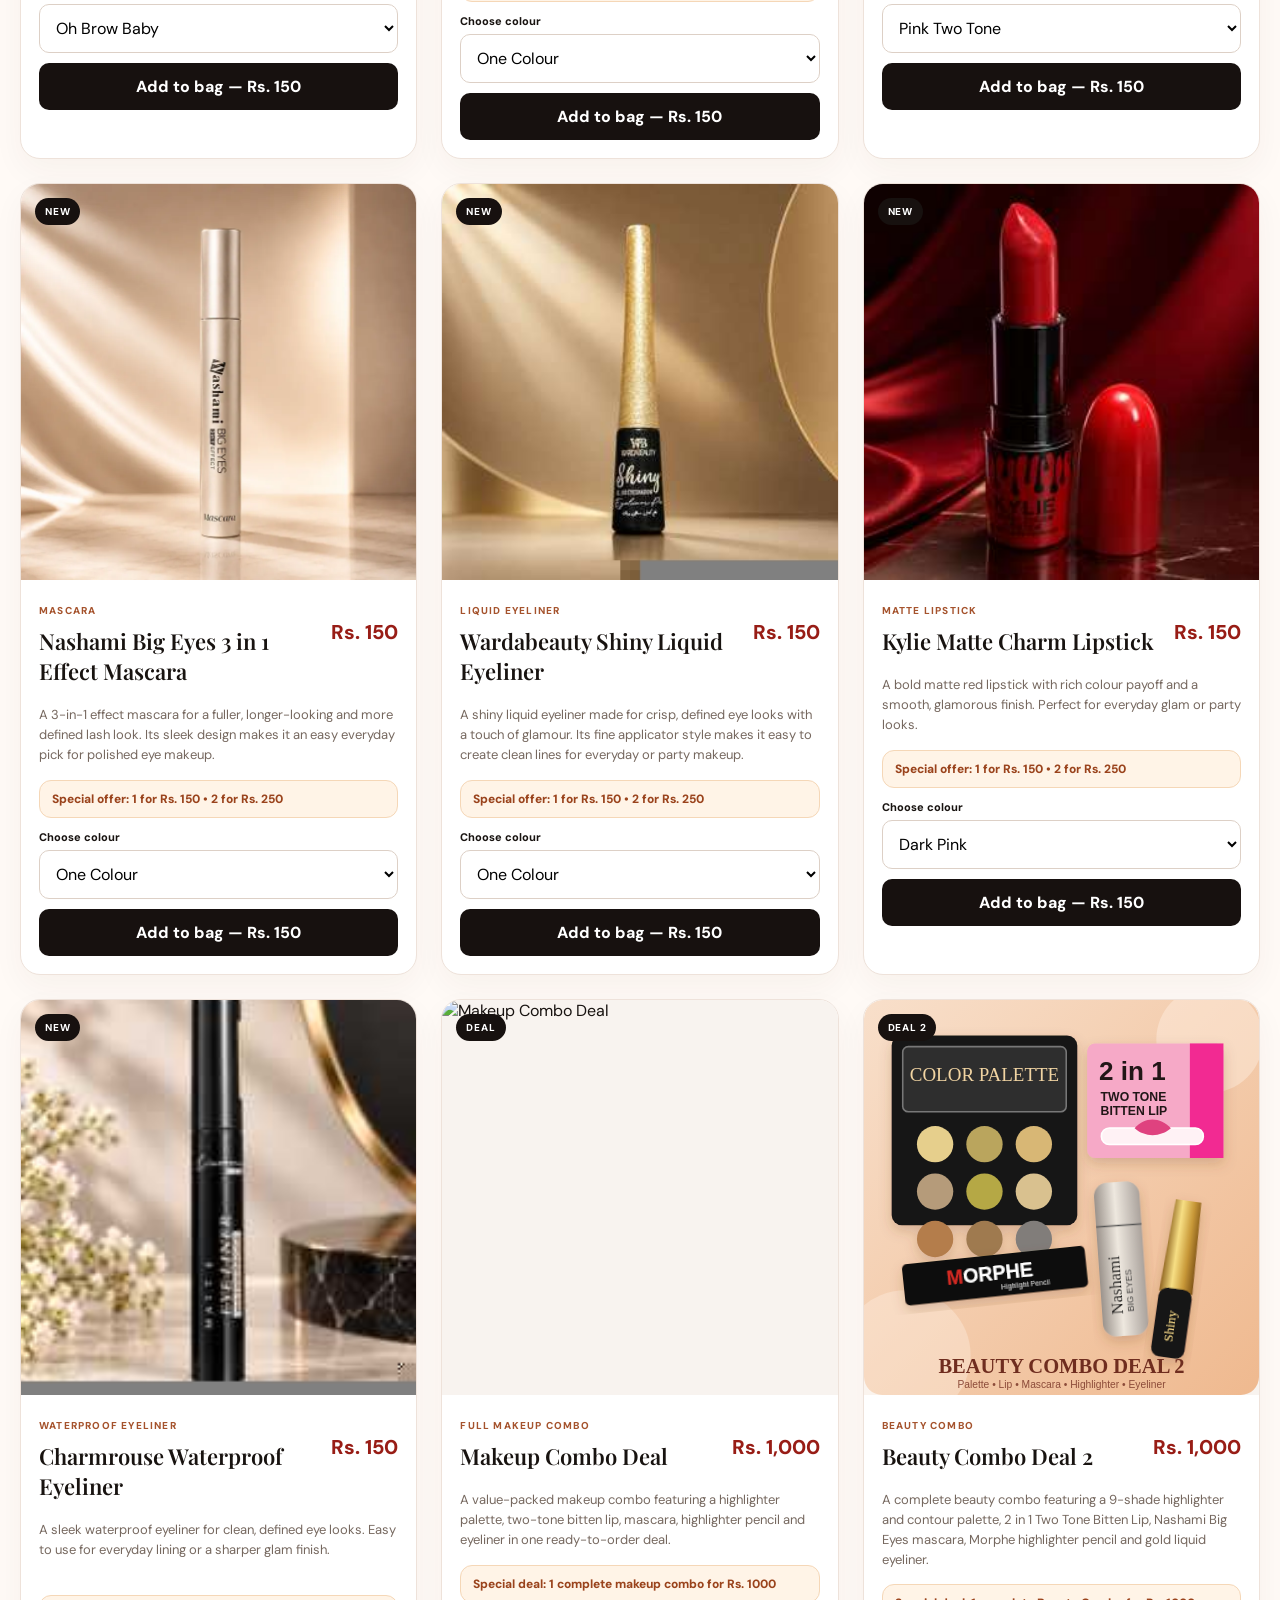
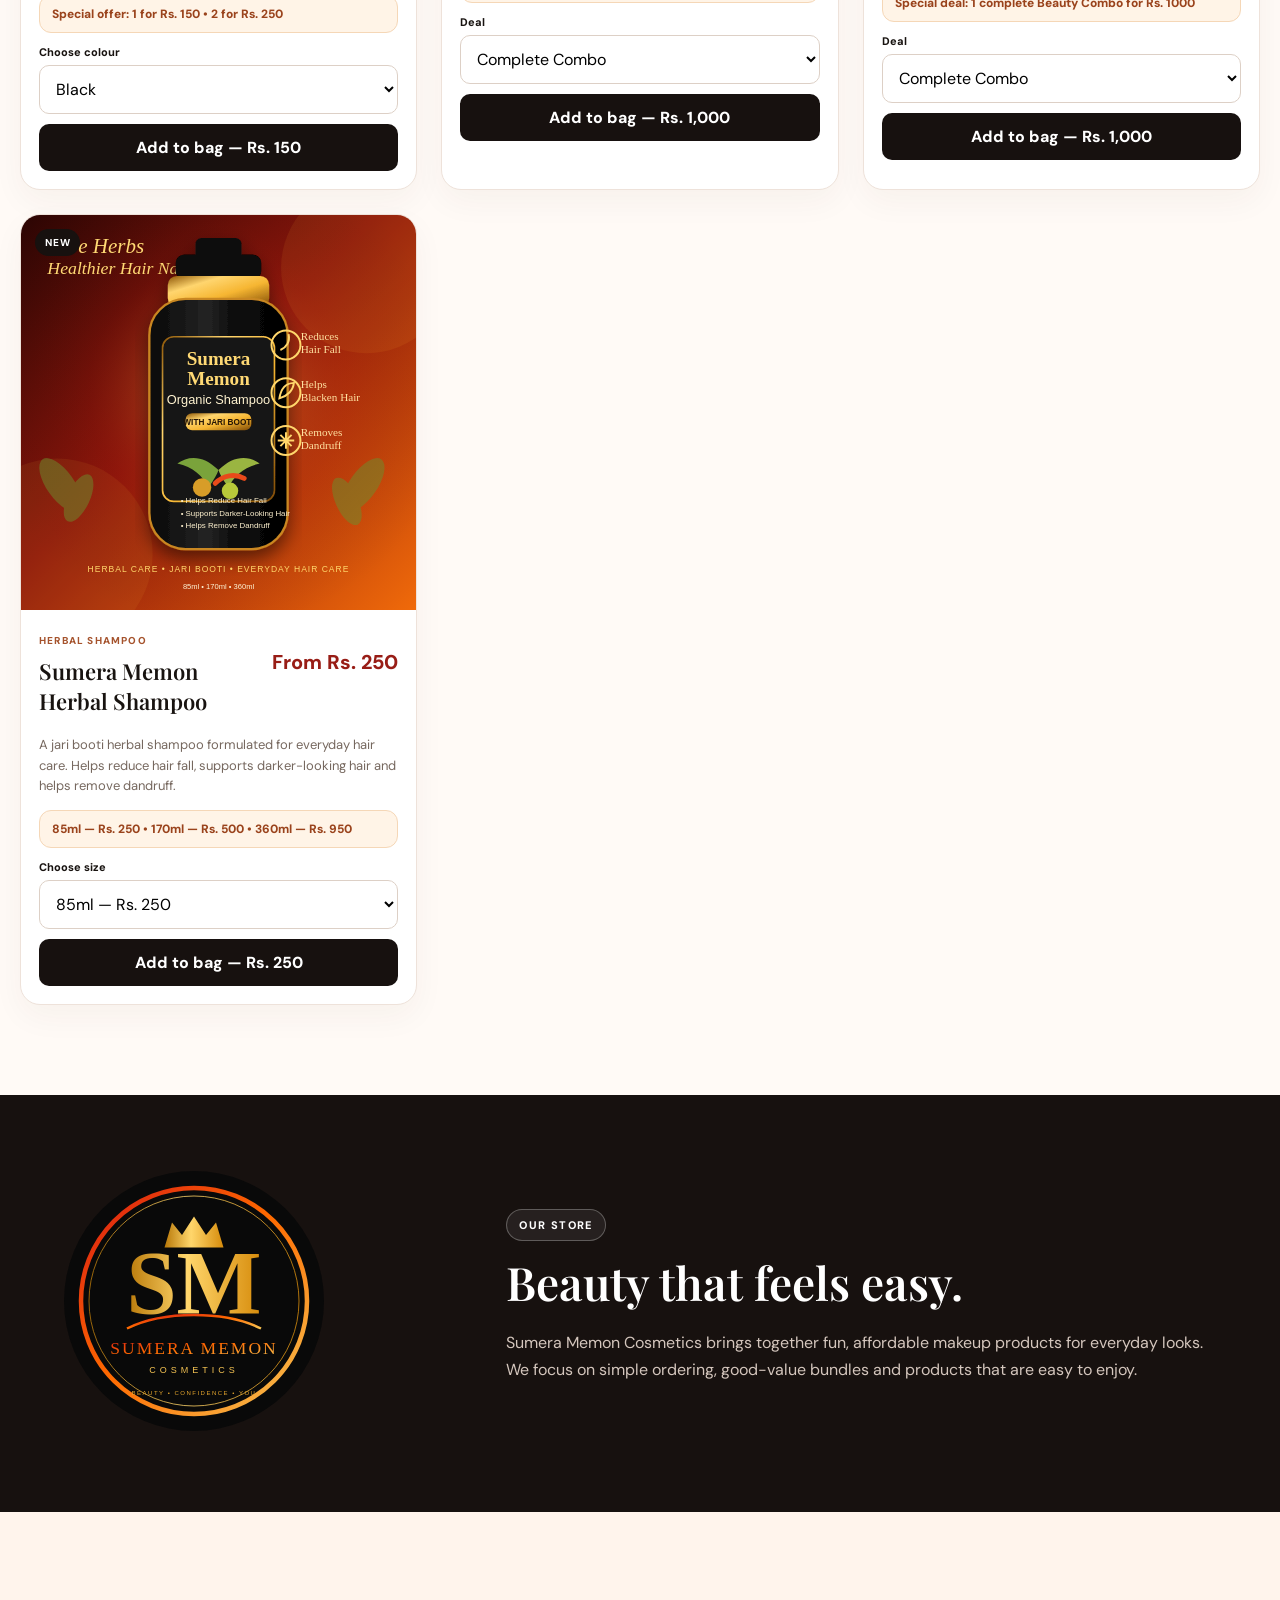
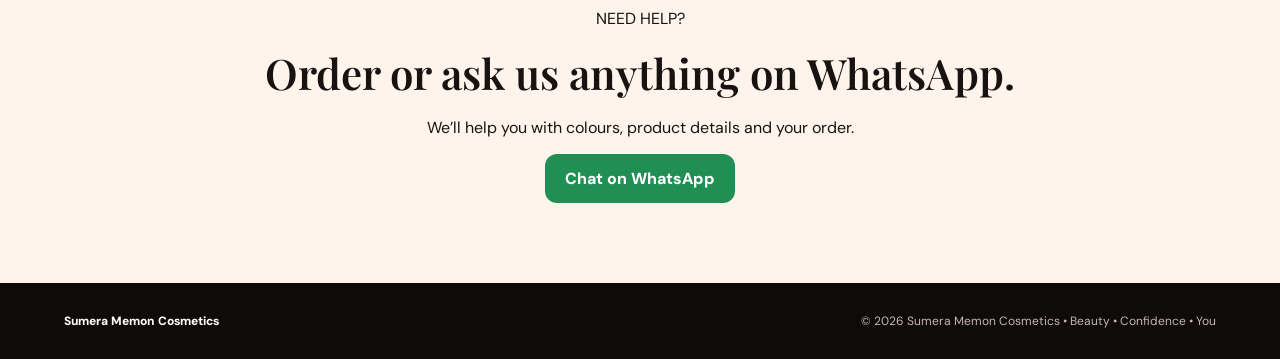
==== commit 6827643e: "Refresh shampoo artwork cache" ====
--- a/index.html
+++ b/index.html
@@ -8,7 +8,7 @@
 <section id="contact" class="contact"><p>NEED HELP?</p><h2>Order or ask us anything on WhatsApp.</h2><p>We’ll help you with colours, product details and your order.</p><a class="btn whatsapp" id="whatsapp" href="#" target="_blank" rel="noopener">Chat on WhatsApp</a></section></main>
 <footer class="footer"><div class="footer-brand">Sumera Memon Cosmetics</div><div>© 2026 Sumera Memon Cosmetics • Beauty • Confidence • You</div></footer>
 <div id="cart" class="cart-overlay" onclick="closeCart(event)"><aside class="cart" onclick="event.stopPropagation()"><button class="close" onclick="closeCart()">×</button><h2>Your bag</h2><div id="cartItems"></div><div class="cart-note">✨ Bundle offer: <b>1 for Rs. 150</b> or <b>2 of the same product for Rs. 250</b>.<br>🚚 Orders above <b>Rs. 999</b> get <b>FREE delivery</b>. Otherwise delivery is <b>Rs. 300</b>.</div><div><div class="summary-row"><span>Items</span><strong id="itemsSubtotal">Rs. 0</strong></div><div id="discountRow" class="summary-row" style="display:none"><span>Bundle discount</span><strong id="bundleDiscount">- Rs. 0</strong></div><div class="summary-row"><span>Subtotal</span><strong id="subtotal">Rs. 0</strong></div><div class="summary-row"><span>Delivery</span><strong id="delivery">Rs. 0</strong></div></div><div class="cart-total"><span>Total</span><strong id="total">Rs. 0</strong></div><a id="orderBtn" class="btn checkout full" href="#">Proceed to checkout</a></aside></div>
-<script src="products.js?v=20260924-2310"></script><script>
+<script src="products.js?v=20260924-2345"></script><script>
 const WA_NUMBER="923398091875";let cart=JSON.parse(localStorage.getItem("smc_cart")||"[]");const money=n=>"Rs. "+n.toLocaleString("en-PK");
 function renderProducts(list=PRODUCTS){document.getElementById("products").innerHTML=list.map(p=>{const opts=p.sizes?p.sizes.map(v=>`<option value="${v.label}" data-price="${v.price}">${v.label} — ${money(v.price)}</option>`).join(""):p.shades.map(s=>`<option value="${s}" data-price="${p.price}">${s}</option>`).join("");const priceLabel=p.sizes?"From "+money(p.price):money(p.price);return `<article class="product">${p.id===8?`<div class="product-media"><img src="https://d2ol7oe51mr4n9.cloudfront.net/user_3JGyc6j7SKbvRwrbWz8w4ifpc0U/0d30d73a-61cd-4e2b-8a78-799edea2c031.jpg" alt="Makeup Combo Deal" loading="lazy"><span class="badge">${p.tag||"DEAL"}</span></div>`:`<div class="product-media"><img src="${p.image}" alt="${p.name}" loading="lazy"><span class="badge">${p.tag||"NEW"}</span></div>`}<div class="product-body"><span class="product-type">${p.type||"Makeup"}</span><div class="product-title-row"><h3>${p.name}</h3><span class="price" id="price-${p.id}">${priceLabel}</span></div><p class="product-desc">${p.description}</p><div class="offer">${p.offer||"Special offer: 1 for Rs. 150 • 2 for Rs. 250"}</div><label for="shade-${p.id}">${p.optionLabel||"Choose colour"}</label><select id="shade-${p.id}" onchange="updateVariantPrice(${p.id})">${opts}</select><button class="add" id="add-${p.id}" onclick="addToCart(${p.id})">Add to bag — ${money(p.price)}</button></div></article>`}).join("")}
 function updateVariantPrice(id){const p=PRODUCTS.find(x=>x.id===id);if(!p)return;const sel=document.getElementById(`shade-${id}`);const price=Number(sel?.selectedOptions?.[0]?.dataset?.price||p.price);const priceEl=document.getElementById(`price-${id}`);const addEl=document.getElementById(`add-${id}`);if(priceEl)priceEl.textContent=money(price);if(addEl)addEl.textContent="Add to bag — "+money(price)}
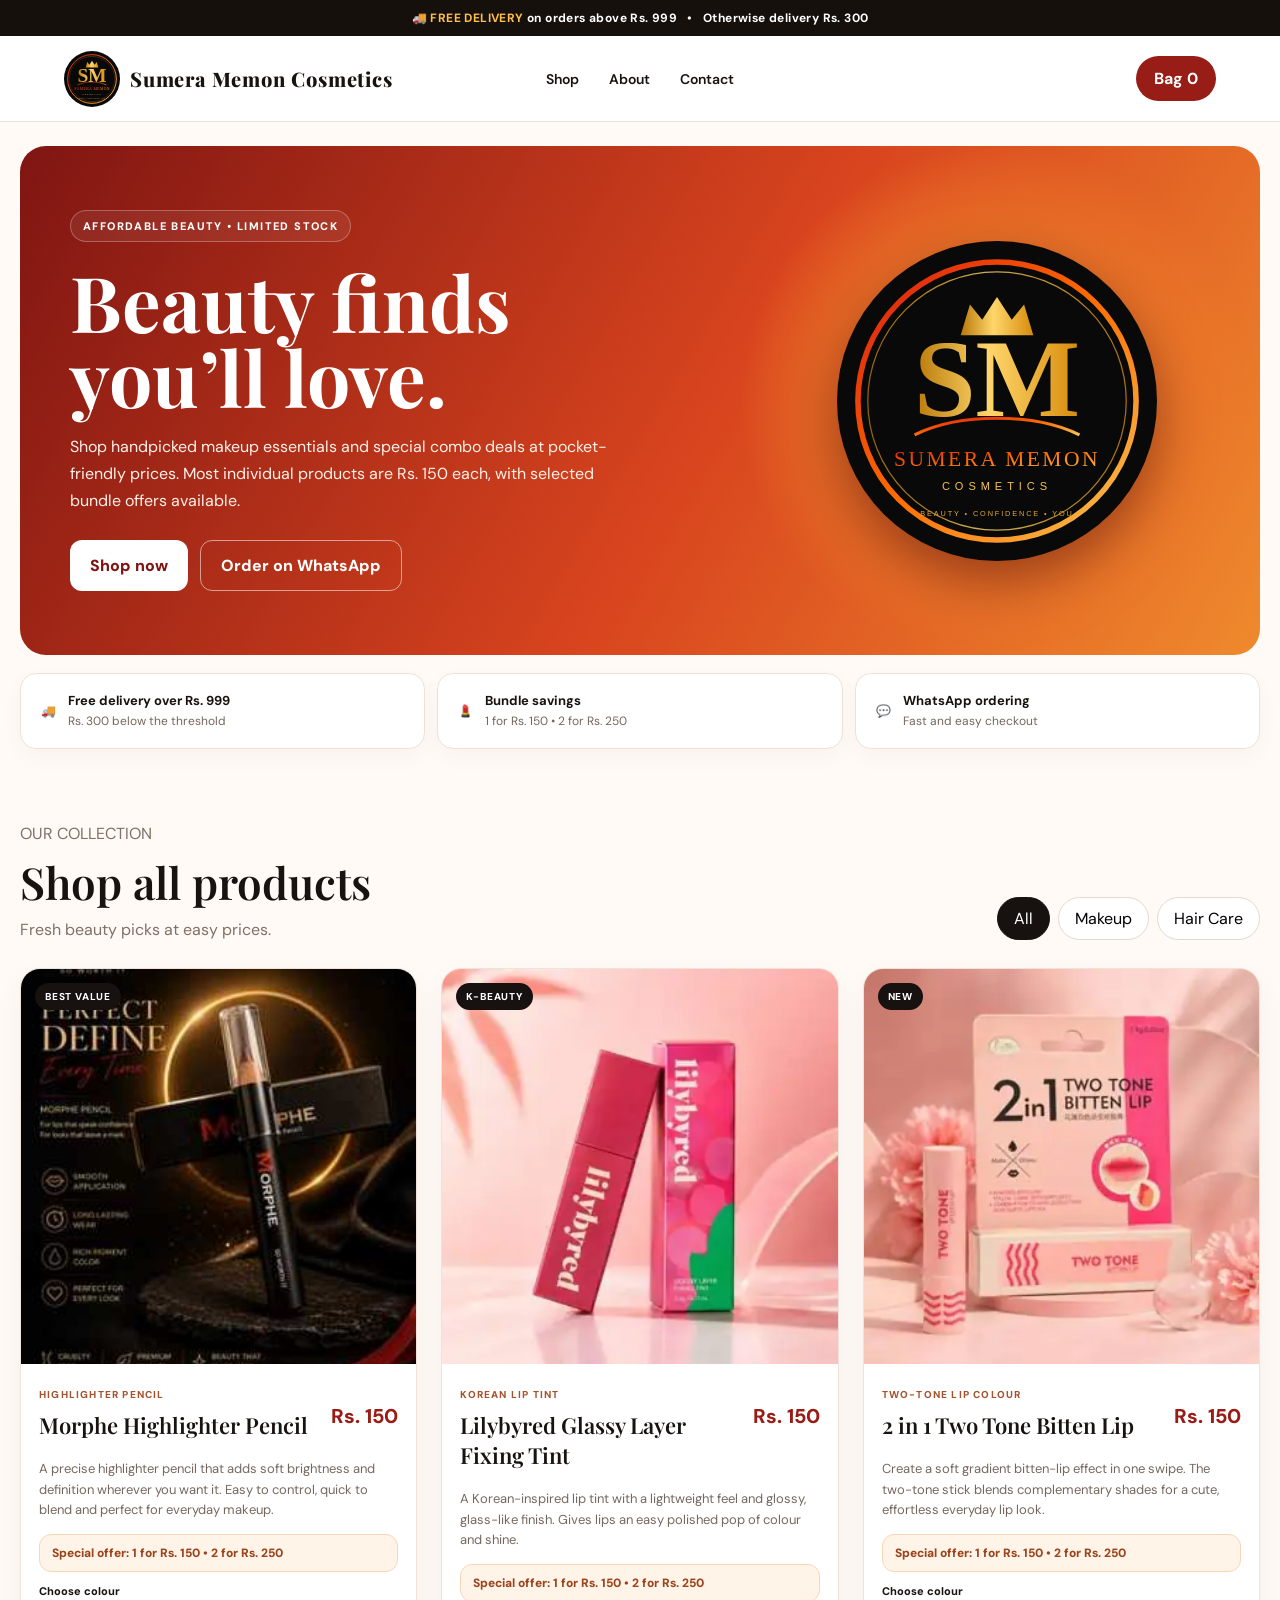
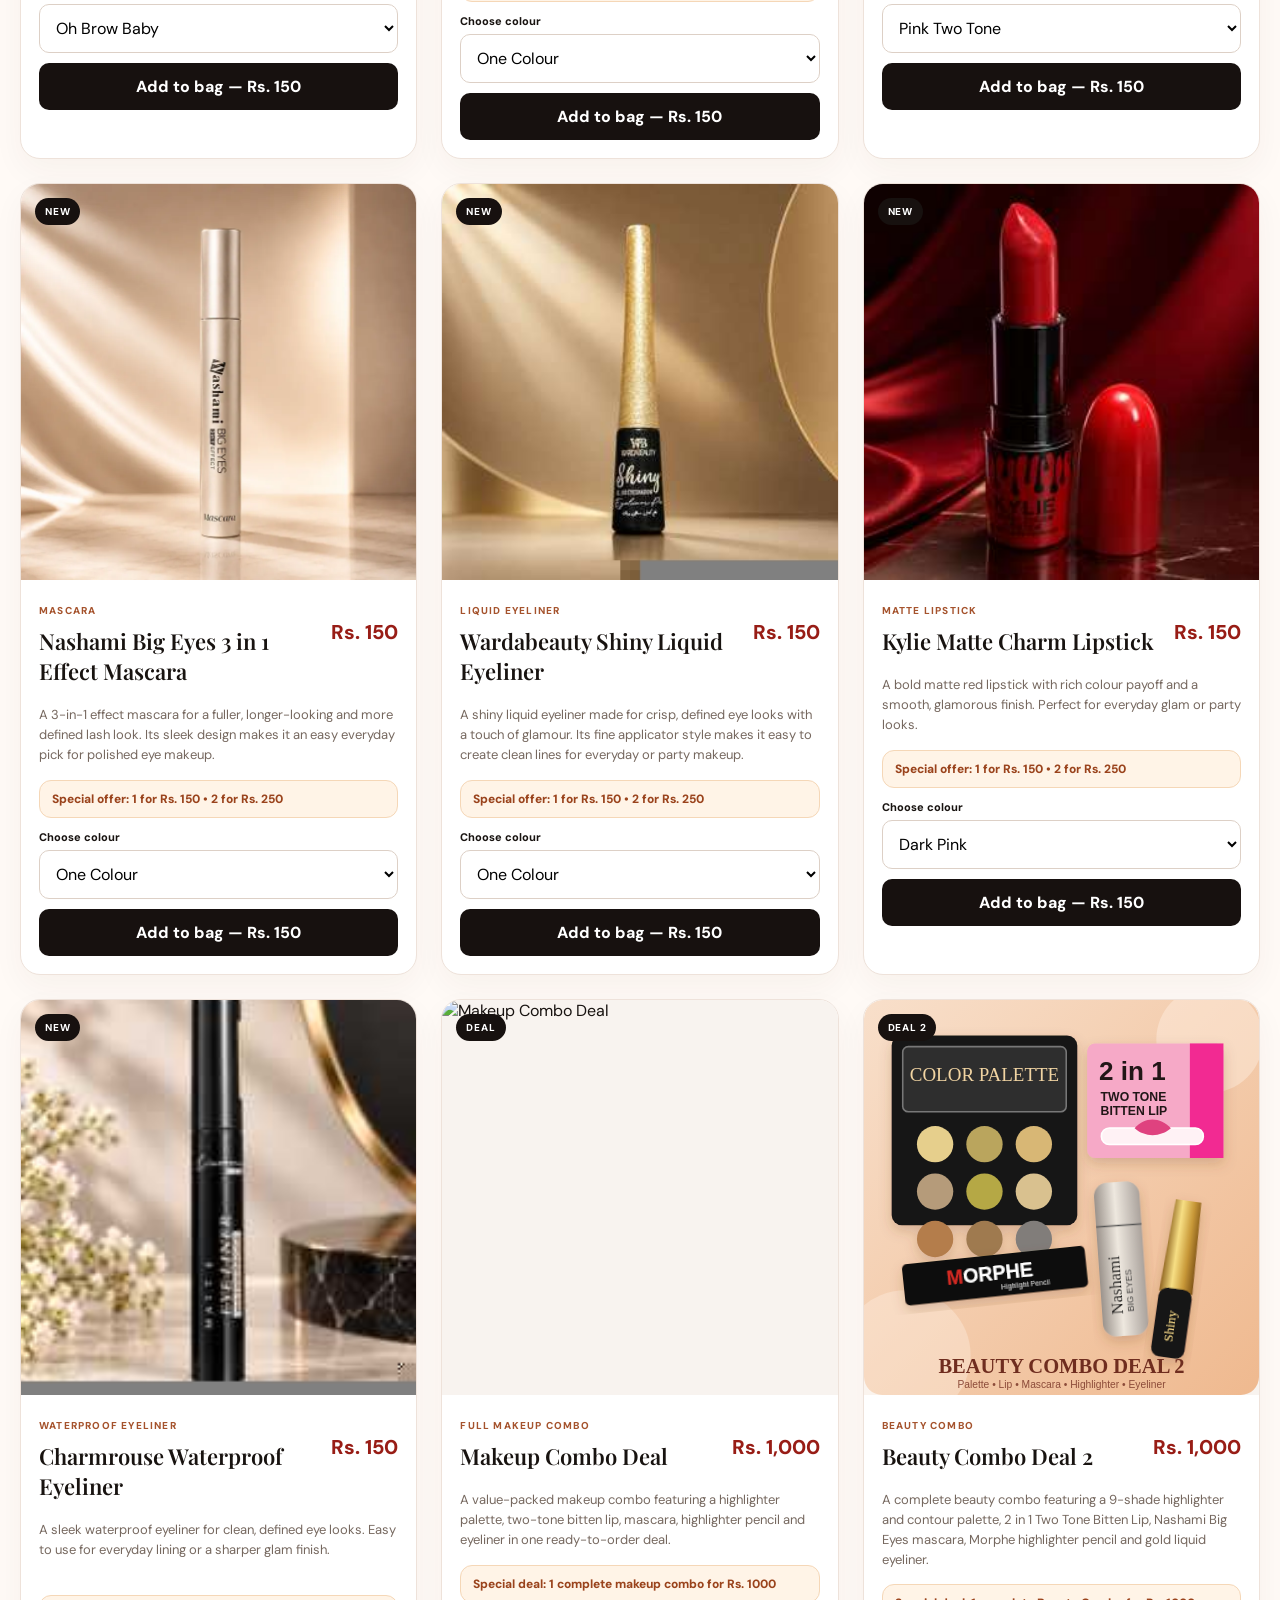
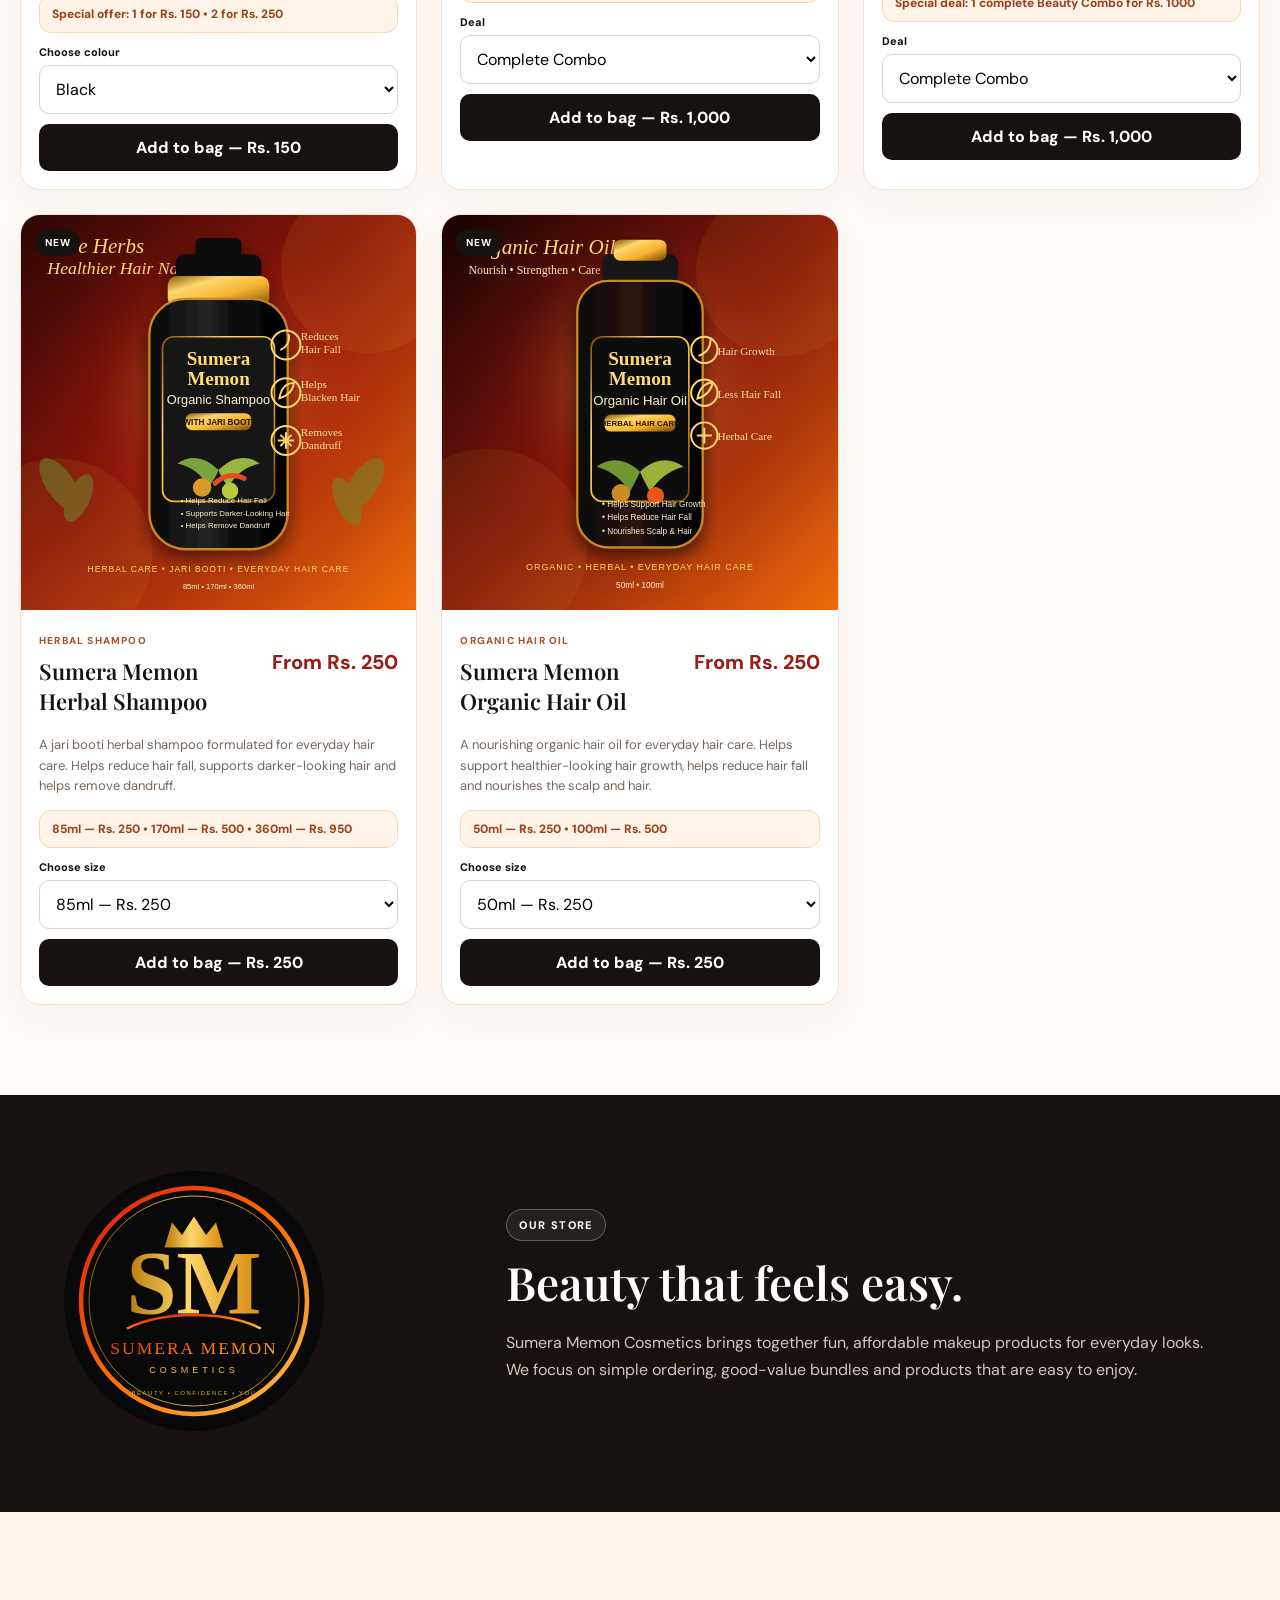
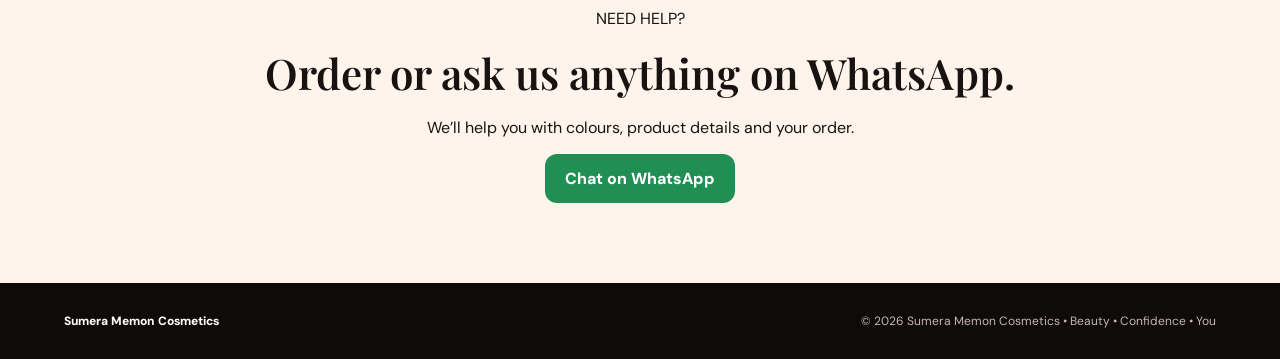
==== commit 35d38219: "Refresh catalogue for organic hair oil" ====
--- a/index.html
+++ b/index.html
@@ -8,7 +8,7 @@
 <section id="contact" class="contact"><p>NEED HELP?</p><h2>Order or ask us anything on WhatsApp.</h2><p>We’ll help you with colours, product details and your order.</p><a class="btn whatsapp" id="whatsapp" href="#" target="_blank" rel="noopener">Chat on WhatsApp</a></section></main>
 <footer class="footer"><div class="footer-brand">Sumera Memon Cosmetics</div><div>© 2026 Sumera Memon Cosmetics • Beauty • Confidence • You</div></footer>
 <div id="cart" class="cart-overlay" onclick="closeCart(event)"><aside class="cart" onclick="event.stopPropagation()"><button class="close" onclick="closeCart()">×</button><h2>Your bag</h2><div id="cartItems"></div><div class="cart-note">✨ Bundle offer: <b>1 for Rs. 150</b> or <b>2 of the same product for Rs. 250</b>.<br>🚚 Orders above <b>Rs. 999</b> get <b>FREE delivery</b>. Otherwise delivery is <b>Rs. 300</b>.</div><div><div class="summary-row"><span>Items</span><strong id="itemsSubtotal">Rs. 0</strong></div><div id="discountRow" class="summary-row" style="display:none"><span>Bundle discount</span><strong id="bundleDiscount">- Rs. 0</strong></div><div class="summary-row"><span>Subtotal</span><strong id="subtotal">Rs. 0</strong></div><div class="summary-row"><span>Delivery</span><strong id="delivery">Rs. 0</strong></div></div><div class="cart-total"><span>Total</span><strong id="total">Rs. 0</strong></div><a id="orderBtn" class="btn checkout full" href="#">Proceed to checkout</a></aside></div>
-<script src="products.js?v=20260924-2345"></script><script>
+<script src="products.js?v=20260924-2348"></script><script>
 const WA_NUMBER="923398091875";let cart=JSON.parse(localStorage.getItem("smc_cart")||"[]");const money=n=>"Rs. "+n.toLocaleString("en-PK");
 function renderProducts(list=PRODUCTS){document.getElementById("products").innerHTML=list.map(p=>{const opts=p.sizes?p.sizes.map(v=>`<option value="${v.label}" data-price="${v.price}">${v.label} — ${money(v.price)}</option>`).join(""):p.shades.map(s=>`<option value="${s}" data-price="${p.price}">${s}</option>`).join("");const priceLabel=p.sizes?"From "+money(p.price):money(p.price);return `<article class="product">${p.id===8?`<div class="product-media"><img src="https://d2ol7oe51mr4n9.cloudfront.net/user_3JGyc6j7SKbvRwrbWz8w4ifpc0U/0d30d73a-61cd-4e2b-8a78-799edea2c031.jpg" alt="Makeup Combo Deal" loading="lazy"><span class="badge">${p.tag||"DEAL"}</span></div>`:`<div class="product-media"><img src="${p.image}" alt="${p.name}" loading="lazy"><span class="badge">${p.tag||"NEW"}</span></div>`}<div class="product-body"><span class="product-type">${p.type||"Makeup"}</span><div class="product-title-row"><h3>${p.name}</h3><span class="price" id="price-${p.id}">${priceLabel}</span></div><p class="product-desc">${p.description}</p><div class="offer">${p.offer||"Special offer: 1 for Rs. 150 • 2 for Rs. 250"}</div><label for="shade-${p.id}">${p.optionLabel||"Choose colour"}</label><select id="shade-${p.id}" onchange="updateVariantPrice(${p.id})">${opts}</select><button class="add" id="add-${p.id}" onclick="addToCart(${p.id})">Add to bag — ${money(p.price)}</button></div></article>`}).join("")}
 function updateVariantPrice(id){const p=PRODUCTS.find(x=>x.id===id);if(!p)return;const sel=document.getElementById(`shade-${id}`);const price=Number(sel?.selectedOptions?.[0]?.dataset?.price||p.price);const priceEl=document.getElementById(`price-${id}`);const addEl=document.getElementById(`add-${id}`);if(priceEl)priceEl.textContent=money(price);if(addEl)addEl.textContent="Add to bag — "+money(price)}
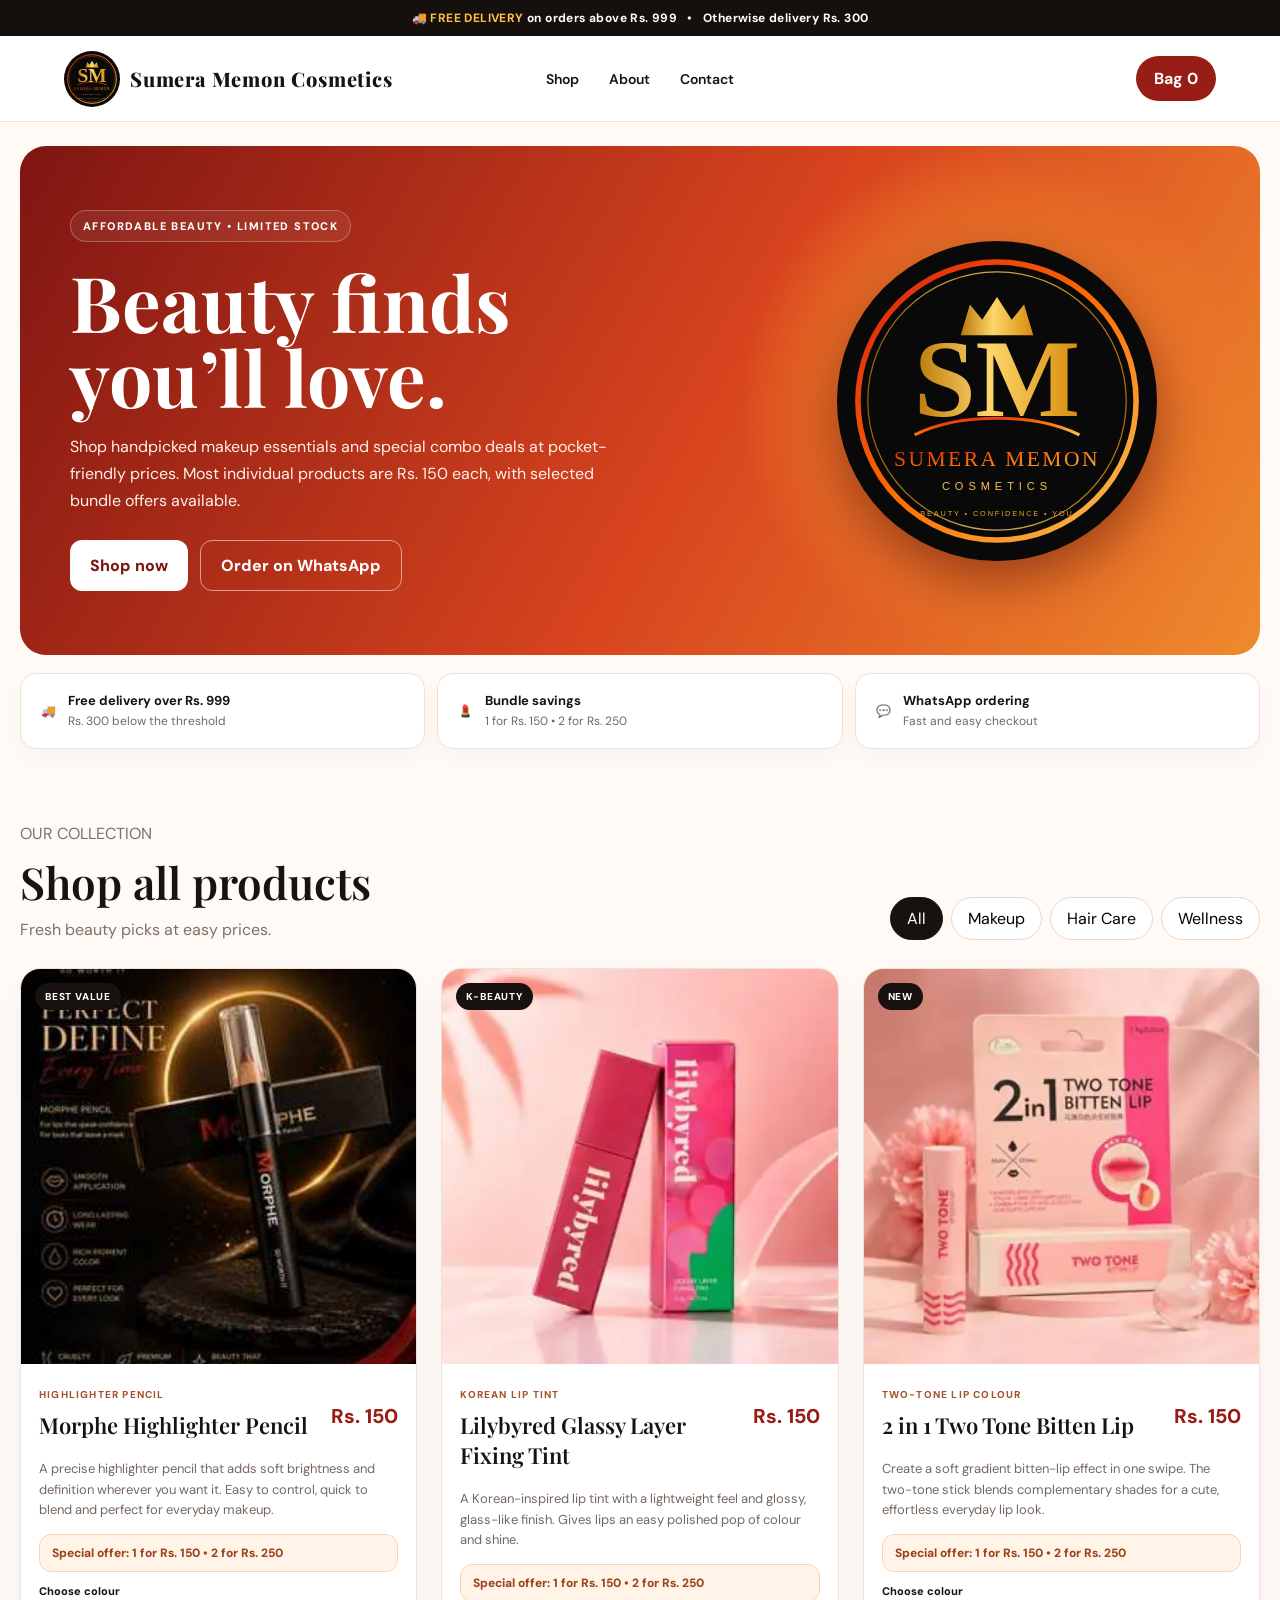
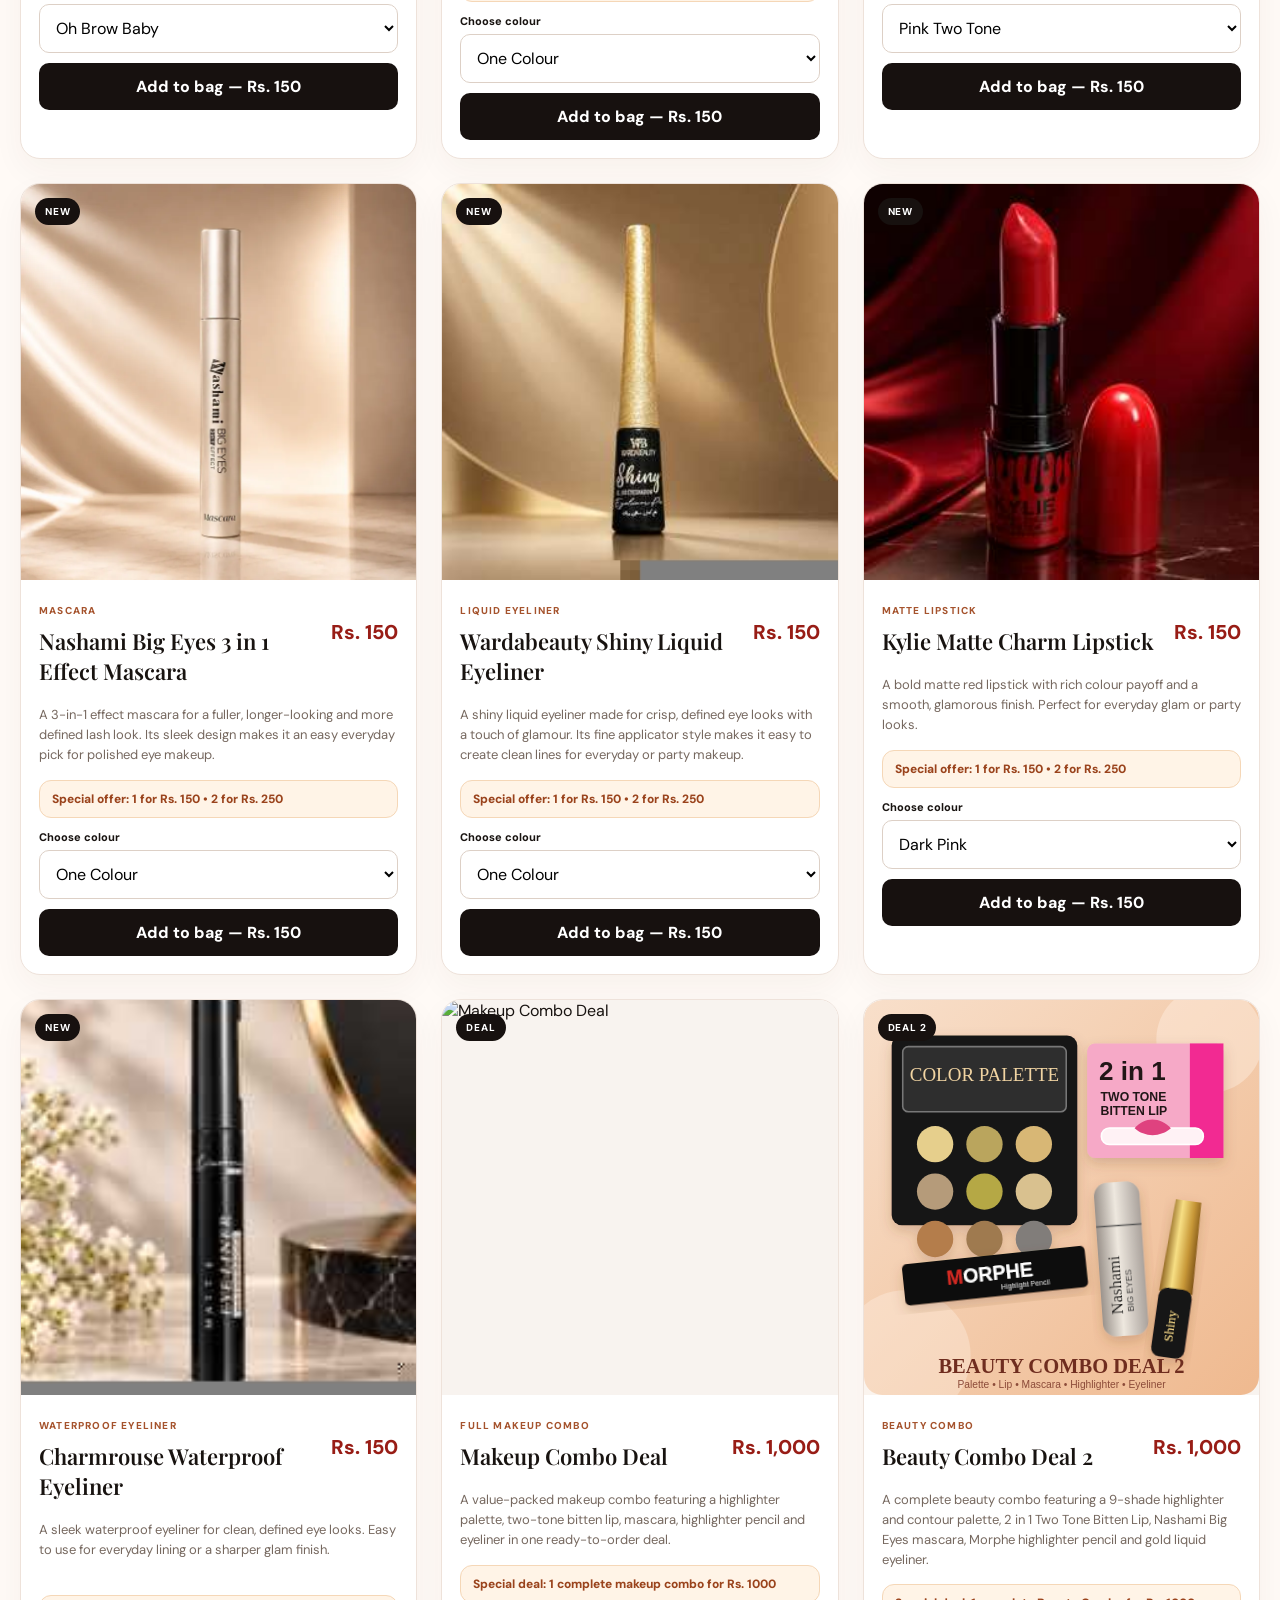
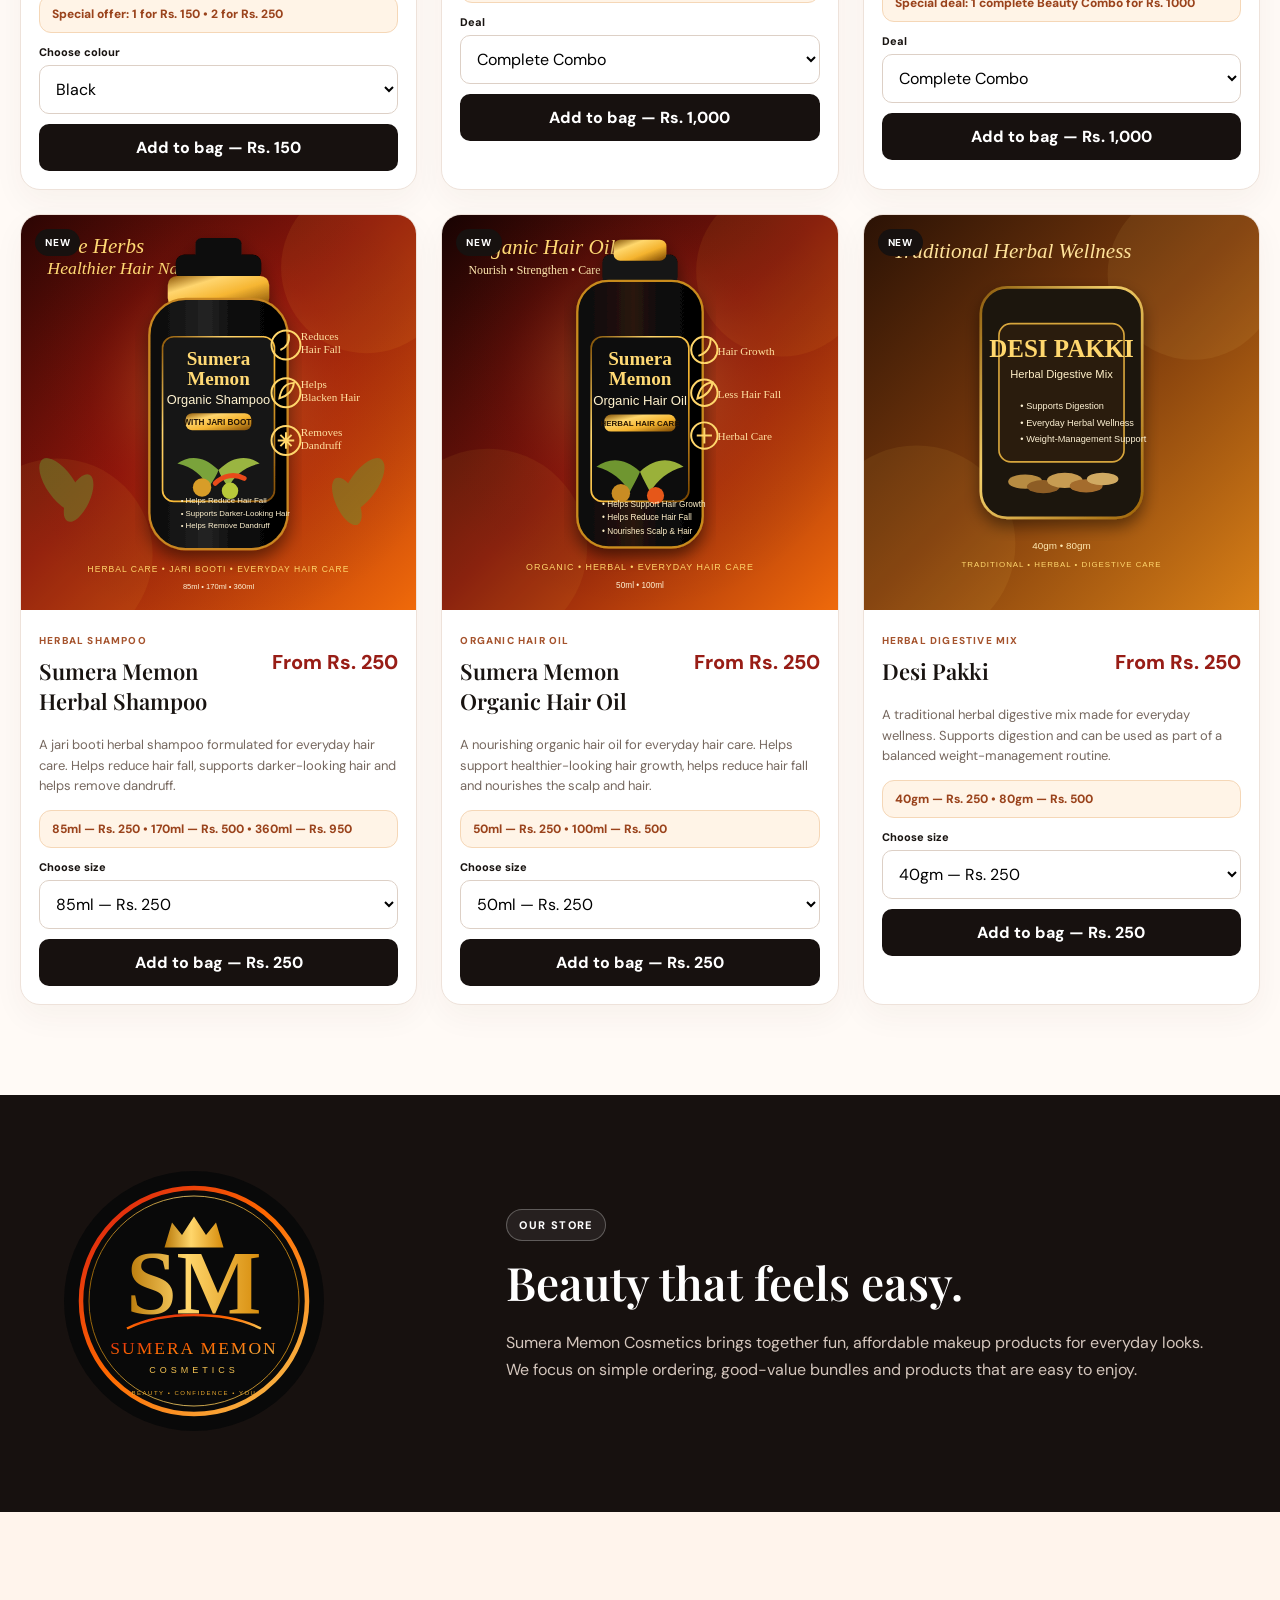
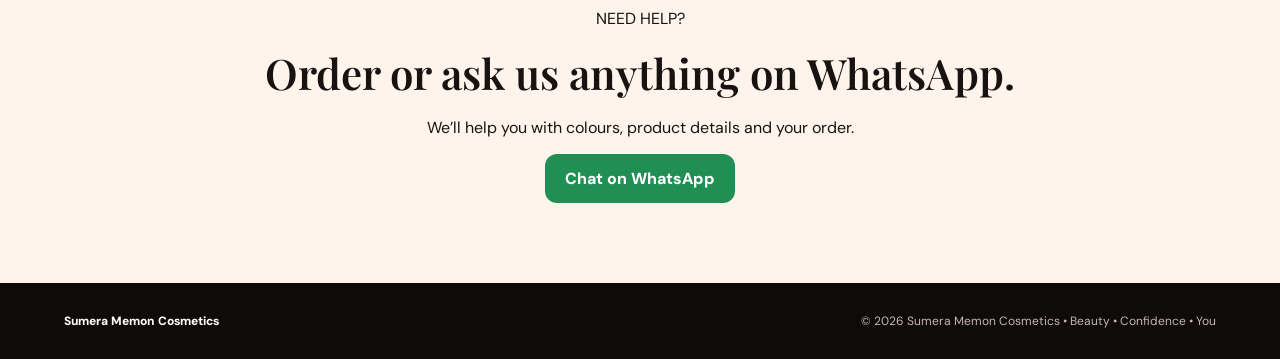
==== commit a187af3a: "Refresh catalogue for Desi Pakki" ====
--- a/index.html
+++ b/index.html
@@ -3,12 +3,12 @@
 <header class="nav"><a class="brand" href="#"><img src="logo.svg" alt="Sumera Memon Cosmetics"><span>Sumera Memon Cosmetics</span></a><nav><a href="#shop">Shop</a><a href="#about">About</a><a href="#contact">Contact</a></nav><div class="nav-actions"><button class="cart-btn" onclick="openCart()">Bag <span id="cartCount">0</span></button></div></header>
 <main><section class="hero"><div class="hero-copy"><span class="kicker">AFFORDABLE BEAUTY • LIMITED STOCK</span><h1>Beauty finds you’ll love.</h1><p>Shop handpicked makeup essentials and special combo deals at pocket-friendly prices. Most individual products are Rs. 150 each, with selected bundle offers available.</p><div class="hero-cta"><a class="btn btn-light" href="#shop">Shop now</a><a class="btn btn-outline" id="heroWhatsApp" href="#" target="_blank">Order on WhatsApp</a></div></div><div class="hero-visual"><img src="logo.svg" alt="Sumera Memon Cosmetics"></div></section>
 <section class="trust"><div><span>🚚</span><section><b>Free delivery over Rs. 999</b><span>Rs. 300 below the threshold</span></section></div><div><span>💄</span><section><b>Bundle savings</b><span>1 for Rs. 150 • 2 for Rs. 250</span></section></div><div><span>💬</span><section><b>WhatsApp ordering</b><span>Fast and easy checkout</span></section></div></section>
-<section id="shop" class="shop"><div class="section-head"><div><p>OUR COLLECTION</p><h2>Shop all products</h2><p>Fresh beauty picks at easy prices.</p></div><div class="filters"><button class="active" onclick="filterProducts('all',this)">All</button><button onclick="filterProducts('makeup',this)">Makeup</button><button onclick="filterProducts('haircare',this)">Hair Care</button></div></div><div id="products" class="products"></div></section>
+<section id="shop" class="shop"><div class="section-head"><div><p>OUR COLLECTION</p><h2>Shop all products</h2><p>Fresh beauty picks at easy prices.</p></div><div class="filters"><button class="active" onclick="filterProducts('all',this)">All</button><button onclick="filterProducts('makeup',this)">Makeup</button><button onclick="filterProducts('haircare',this)">Hair Care</button><button onclick="filterProducts('wellness',this)">Wellness</button></div></div><div id="products" class="products"></div></section>
 <section id="about" class="about"><div class="about-inner"><div><img src="logo.svg" alt="Sumera Memon Cosmetics"></div><div><span class="kicker">OUR STORE</span><h2>Beauty that feels easy.</h2><p>Sumera Memon Cosmetics brings together fun, affordable makeup products for everyday looks. We focus on simple ordering, good-value bundles and products that are easy to enjoy.</p></div></div></section>
 <section id="contact" class="contact"><p>NEED HELP?</p><h2>Order or ask us anything on WhatsApp.</h2><p>We’ll help you with colours, product details and your order.</p><a class="btn whatsapp" id="whatsapp" href="#" target="_blank" rel="noopener">Chat on WhatsApp</a></section></main>
 <footer class="footer"><div class="footer-brand">Sumera Memon Cosmetics</div><div>© 2026 Sumera Memon Cosmetics • Beauty • Confidence • You</div></footer>
 <div id="cart" class="cart-overlay" onclick="closeCart(event)"><aside class="cart" onclick="event.stopPropagation()"><button class="close" onclick="closeCart()">×</button><h2>Your bag</h2><div id="cartItems"></div><div class="cart-note">✨ Bundle offer: <b>1 for Rs. 150</b> or <b>2 of the same product for Rs. 250</b>.<br>🚚 Orders above <b>Rs. 999</b> get <b>FREE delivery</b>. Otherwise delivery is <b>Rs. 300</b>.</div><div><div class="summary-row"><span>Items</span><strong id="itemsSubtotal">Rs. 0</strong></div><div id="discountRow" class="summary-row" style="display:none"><span>Bundle discount</span><strong id="bundleDiscount">- Rs. 0</strong></div><div class="summary-row"><span>Subtotal</span><strong id="subtotal">Rs. 0</strong></div><div class="summary-row"><span>Delivery</span><strong id="delivery">Rs. 0</strong></div></div><div class="cart-total"><span>Total</span><strong id="total">Rs. 0</strong></div><a id="orderBtn" class="btn checkout full" href="#">Proceed to checkout</a></aside></div>
-<script src="products.js?v=20260924-2348"></script><script>
+<script src="products.js?v=20260924-2355"></script><script>
 const WA_NUMBER="923398091875";let cart=JSON.parse(localStorage.getItem("smc_cart")||"[]");const money=n=>"Rs. "+n.toLocaleString("en-PK");
 function renderProducts(list=PRODUCTS){document.getElementById("products").innerHTML=list.map(p=>{const opts=p.sizes?p.sizes.map(v=>`<option value="${v.label}" data-price="${v.price}">${v.label} — ${money(v.price)}</option>`).join(""):p.shades.map(s=>`<option value="${s}" data-price="${p.price}">${s}</option>`).join("");const priceLabel=p.sizes?"From "+money(p.price):money(p.price);return `<article class="product">${p.id===8?`<div class="product-media"><img src="https://d2ol7oe51mr4n9.cloudfront.net/user_3JGyc6j7SKbvRwrbWz8w4ifpc0U/0d30d73a-61cd-4e2b-8a78-799edea2c031.jpg" alt="Makeup Combo Deal" loading="lazy"><span class="badge">${p.tag||"DEAL"}</span></div>`:`<div class="product-media"><img src="${p.image}" alt="${p.name}" loading="lazy"><span class="badge">${p.tag||"NEW"}</span></div>`}<div class="product-body"><span class="product-type">${p.type||"Makeup"}</span><div class="product-title-row"><h3>${p.name}</h3><span class="price" id="price-${p.id}">${priceLabel}</span></div><p class="product-desc">${p.description}</p><div class="offer">${p.offer||"Special offer: 1 for Rs. 150 • 2 for Rs. 250"}</div><label for="shade-${p.id}">${p.optionLabel||"Choose colour"}</label><select id="shade-${p.id}" onchange="updateVariantPrice(${p.id})">${opts}</select><button class="add" id="add-${p.id}" onclick="addToCart(${p.id})">Add to bag — ${money(p.price)}</button></div></article>`}).join("")}
 function updateVariantPrice(id){const p=PRODUCTS.find(x=>x.id===id);if(!p)return;const sel=document.getElementById(`shade-${id}`);const price=Number(sel?.selectedOptions?.[0]?.dataset?.price||p.price);const priceEl=document.getElementById(`price-${id}`);const addEl=document.getElementById(`add-${id}`);if(priceEl)priceEl.textContent=money(price);if(addEl)addEl.textContent="Add to bag — "+money(price)}
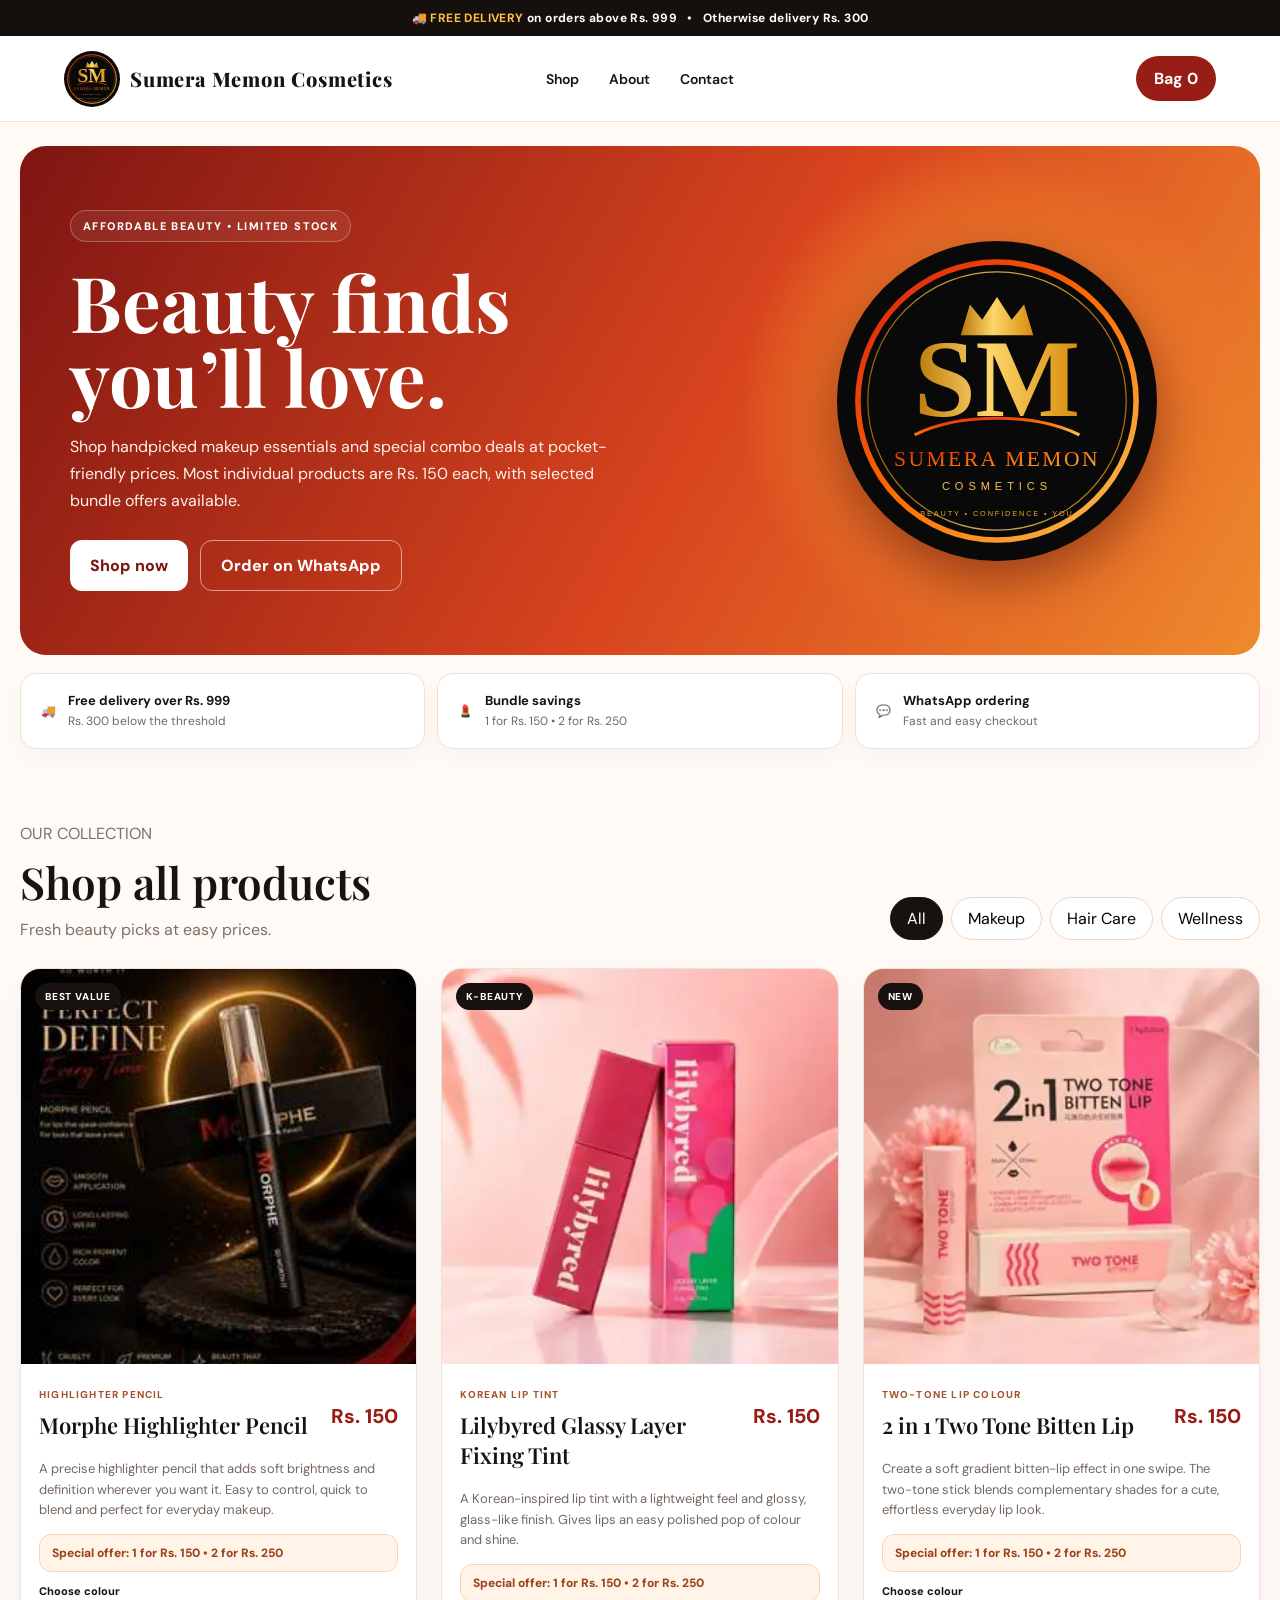
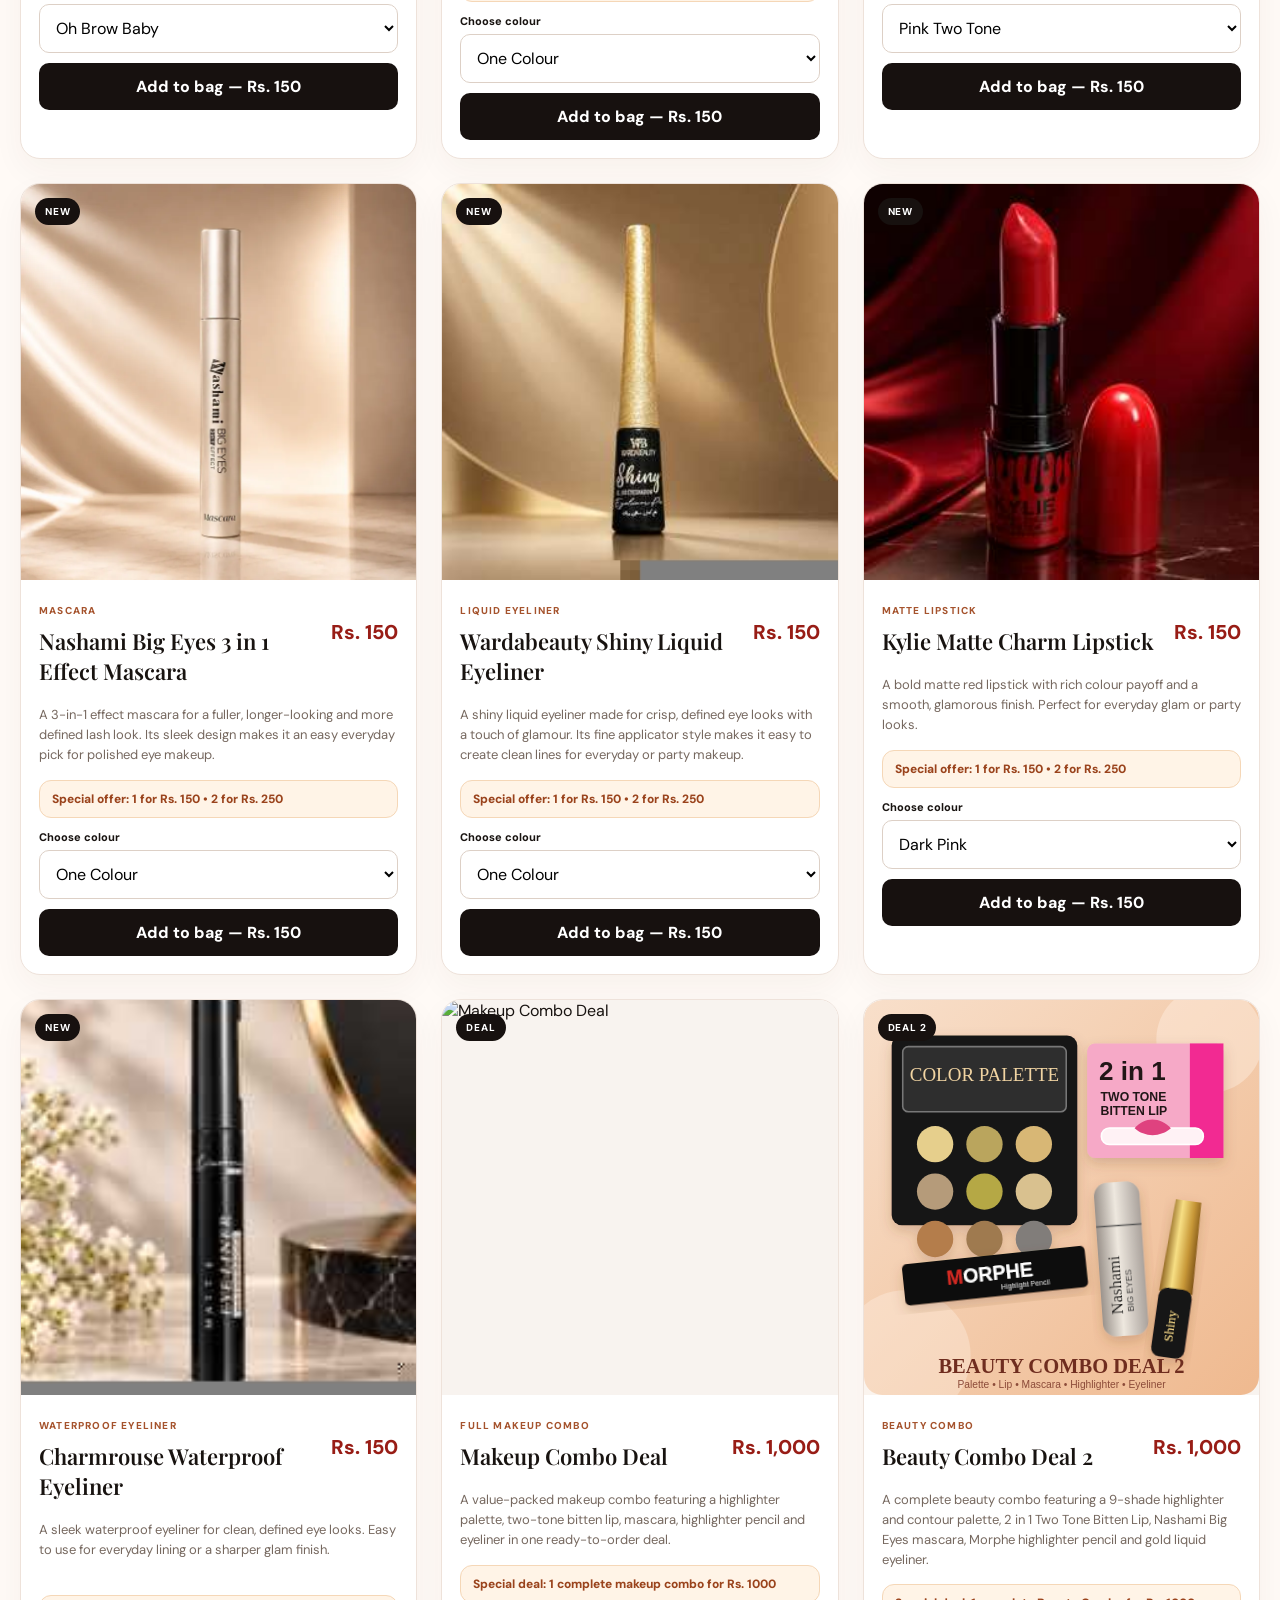
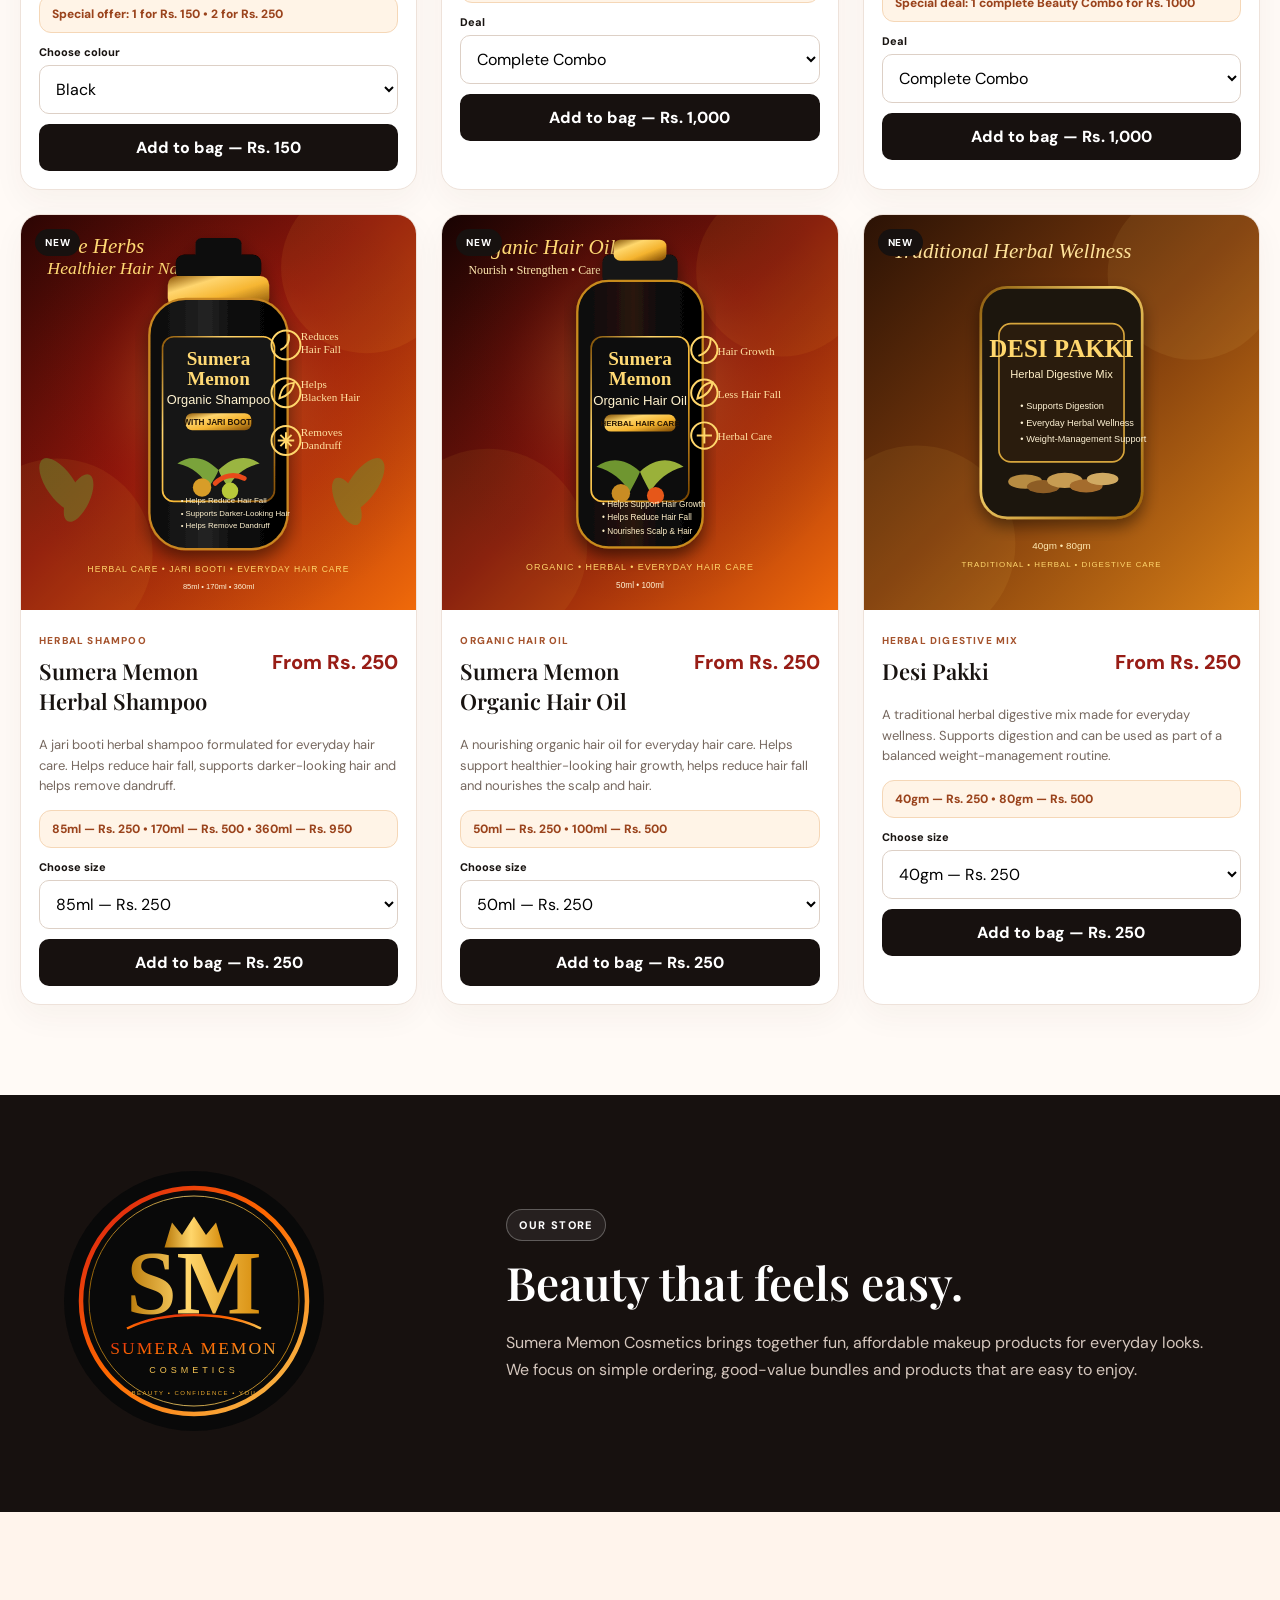
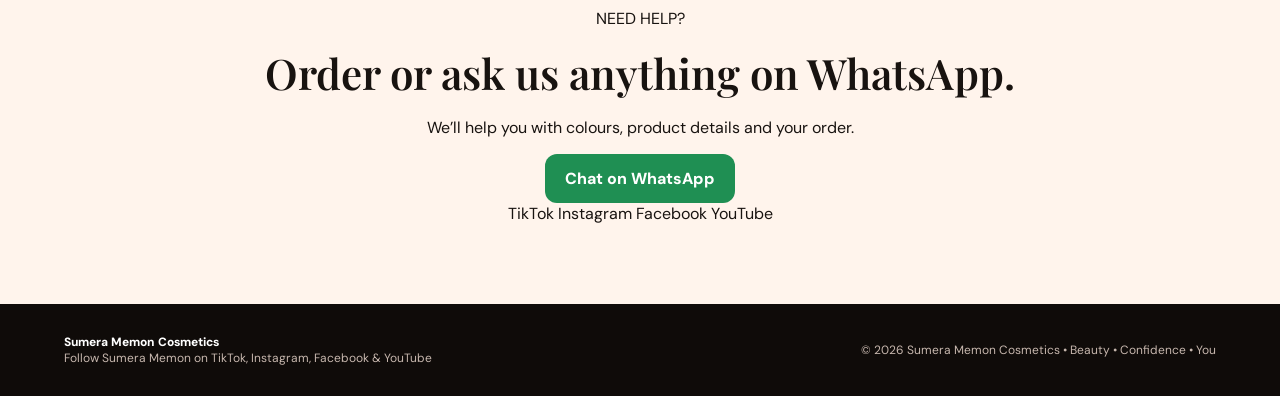
==== commit fbd50672: "Add Sumera Memon social media links" ====
--- a/index.html
+++ b/index.html
@@ -5,8 +5,13 @@
 <section class="trust"><div><span>🚚</span><section><b>Free delivery over Rs. 999</b><span>Rs. 300 below the threshold</span></section></div><div><span>💄</span><section><b>Bundle savings</b><span>1 for Rs. 150 • 2 for Rs. 250</span></section></div><div><span>💬</span><section><b>WhatsApp ordering</b><span>Fast and easy checkout</span></section></div></section>
 <section id="shop" class="shop"><div class="section-head"><div><p>OUR COLLECTION</p><h2>Shop all products</h2><p>Fresh beauty picks at easy prices.</p></div><div class="filters"><button class="active" onclick="filterProducts('all',this)">All</button><button onclick="filterProducts('makeup',this)">Makeup</button><button onclick="filterProducts('haircare',this)">Hair Care</button><button onclick="filterProducts('wellness',this)">Wellness</button></div></div><div id="products" class="products"></div></section>
 <section id="about" class="about"><div class="about-inner"><div><img src="logo.svg" alt="Sumera Memon Cosmetics"></div><div><span class="kicker">OUR STORE</span><h2>Beauty that feels easy.</h2><p>Sumera Memon Cosmetics brings together fun, affordable makeup products for everyday looks. We focus on simple ordering, good-value bundles and products that are easy to enjoy.</p></div></div></section>
-<section id="contact" class="contact"><p>NEED HELP?</p><h2>Order or ask us anything on WhatsApp.</h2><p>We’ll help you with colours, product details and your order.</p><a class="btn whatsapp" id="whatsapp" href="#" target="_blank" rel="noopener">Chat on WhatsApp</a></section></main>
-<footer class="footer"><div class="footer-brand">Sumera Memon Cosmetics</div><div>© 2026 Sumera Memon Cosmetics • Beauty • Confidence • You</div></footer>
+<section id="contact" class="contact"><p>NEED HELP?</p><h2>Order or ask us anything on WhatsApp.</h2><p>We’ll help you with colours, product details and your order.</p><a class="btn whatsapp" id="whatsapp" href="#" target="_blank" rel="noopener">Chat on WhatsApp</a><div class="social-links" aria-label="Sumera Memon social media">
+<a class="social-btn tiktok" href="https://www.tiktok.com/@sumeramemon786?_r=1&_t=ZS-99Q8hUeeMMe" target="_blank" rel="noopener noreferrer">TikTok</a>
+<a class="social-btn instagram" href="https://www.instagram.com/sumeramemon786?igsi=MTJ5Y2NkZThsdHU5YQ%3D%3D&utm_source=qr" target="_blank" rel="noopener noreferrer">Instagram</a>
+<a class="social-btn facebook" href="https://www.facebook.com/share/1JCxDsAwgH/?mibextid=wwXIfr" target="_blank" rel="noopener noreferrer">Facebook</a>
+<a class="social-btn youtube" href="https://youtube.com/@sumeramemon786?si=yzN8Odj5HU3KrVJy" target="_blank" rel="noopener noreferrer">YouTube</a>
+</div></section></main>
+<footer class="footer"><div><div class="footer-brand">Sumera Memon Cosmetics</div><div class="footer-social-text">Follow Sumera Memon on TikTok, Instagram, Facebook & YouTube</div></div><div>© 2026 Sumera Memon Cosmetics • Beauty • Confidence • You</div></footer>
 <div id="cart" class="cart-overlay" onclick="closeCart(event)"><aside class="cart" onclick="event.stopPropagation()"><button class="close" onclick="closeCart()">×</button><h2>Your bag</h2><div id="cartItems"></div><div class="cart-note">✨ Bundle offer: <b>1 for Rs. 150</b> or <b>2 of the same product for Rs. 250</b>.<br>🚚 Orders above <b>Rs. 999</b> get <b>FREE delivery</b>. Otherwise delivery is <b>Rs. 300</b>.</div><div><div class="summary-row"><span>Items</span><strong id="itemsSubtotal">Rs. 0</strong></div><div id="discountRow" class="summary-row" style="display:none"><span>Bundle discount</span><strong id="bundleDiscount">- Rs. 0</strong></div><div class="summary-row"><span>Subtotal</span><strong id="subtotal">Rs. 0</strong></div><div class="summary-row"><span>Delivery</span><strong id="delivery">Rs. 0</strong></div></div><div class="cart-total"><span>Total</span><strong id="total">Rs. 0</strong></div><a id="orderBtn" class="btn checkout full" href="#">Proceed to checkout</a></aside></div>
 <script src="products.js?v=20260924-2355"></script><script>
 const WA_NUMBER="923398091875";let cart=JSON.parse(localStorage.getItem("smc_cart")||"[]");const money=n=>"Rs. "+n.toLocaleString("en-PK");
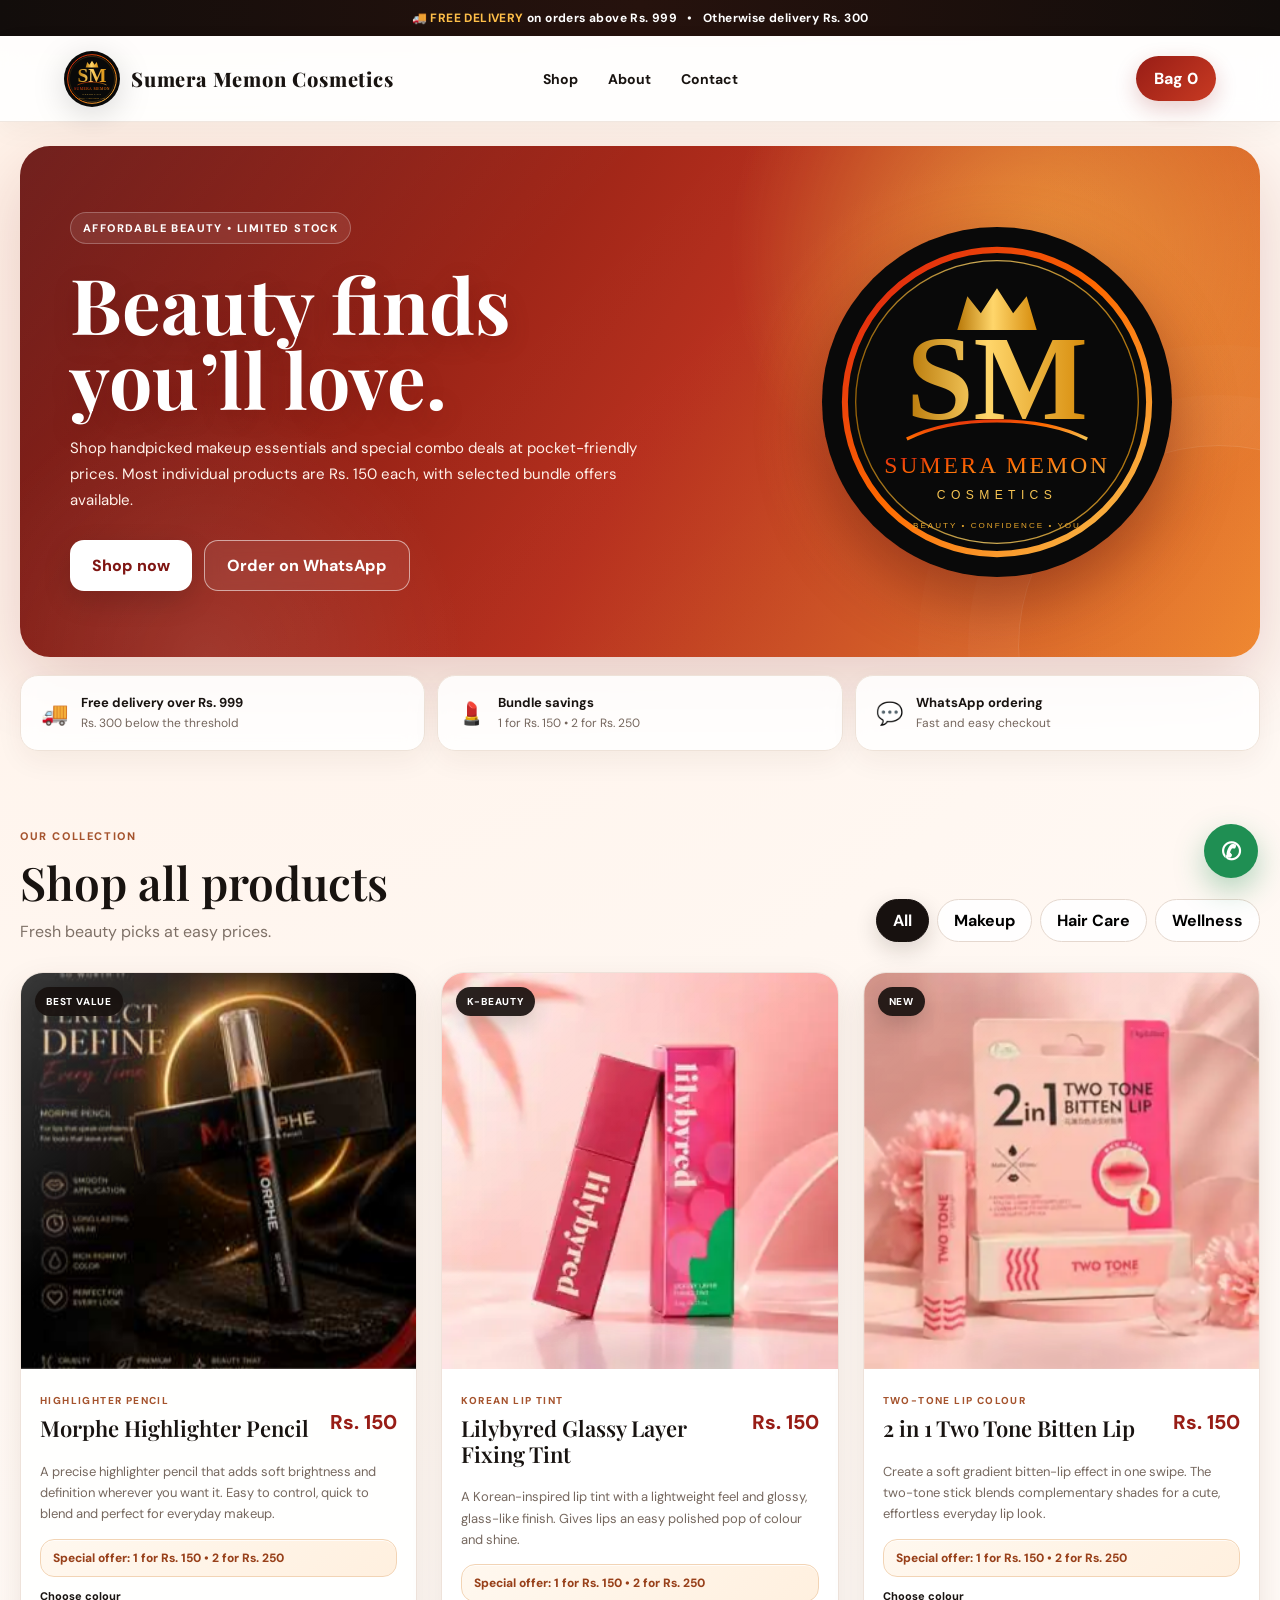
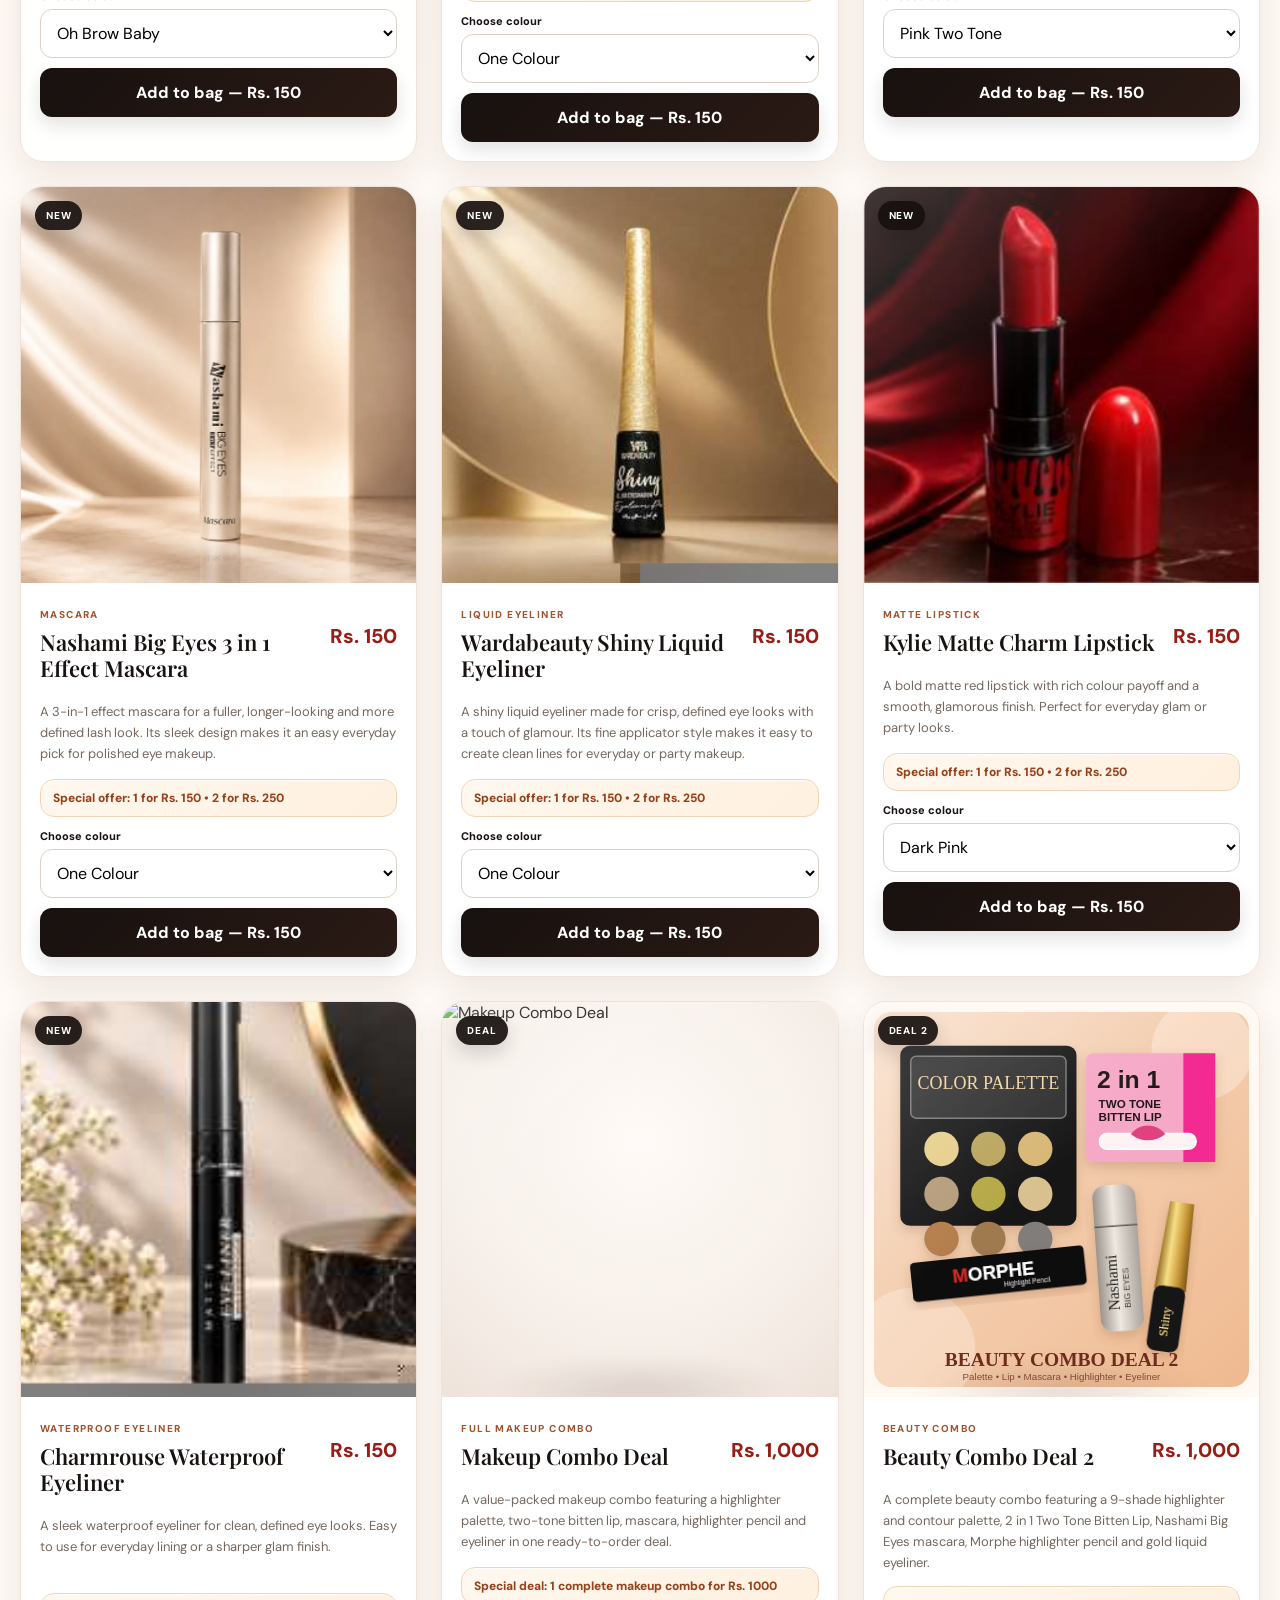
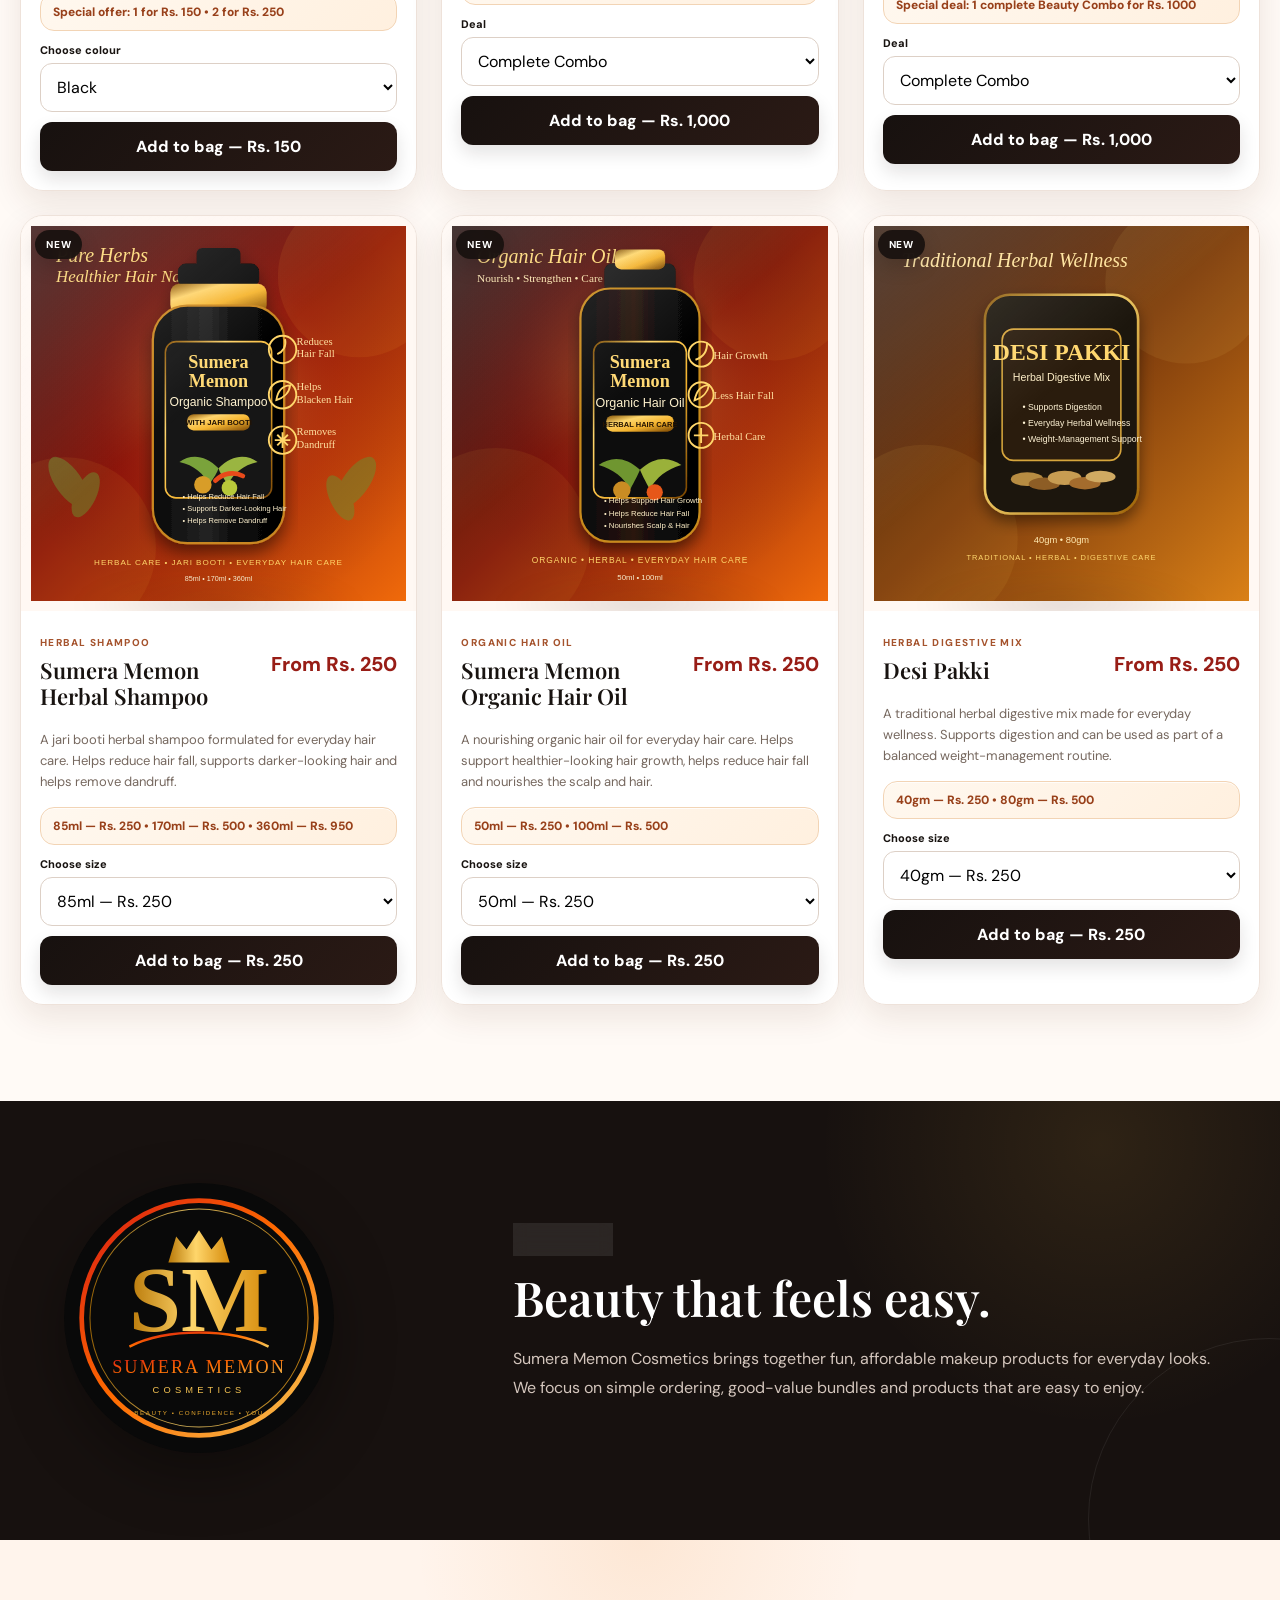
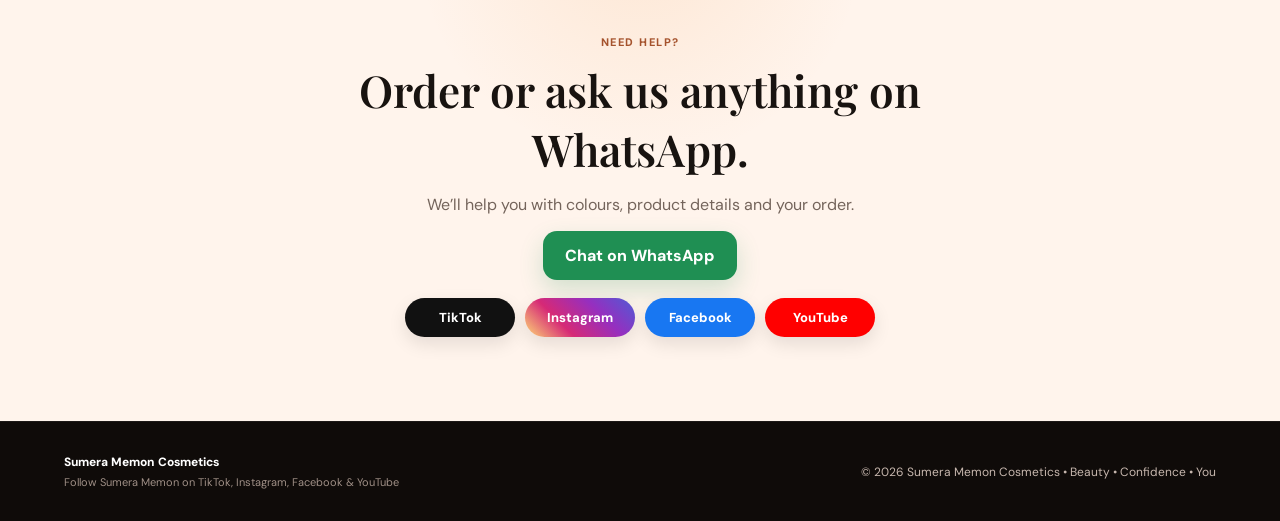
==== commit 2f9b11aa: "Add premium effects, reveal animations and sharper product presentation" ====
--- a/index.html
+++ b/index.html
@@ -1,26 +1,28 @@
-<!DOCTYPE html><html lang="en"><head><meta charset="UTF-8"><meta name="viewport" content="width=device-width,initial-scale=1"><title>Sumera Memon Cosmetics</title><meta name="description" content="Shop affordable makeup and beauty essentials from Sumera Memon Cosmetics."><link rel="preconnect" href="https://fonts.googleapis.com"><link rel="preconnect" href="https://fonts.gstatic.com" crossorigin><link href="https://fonts.googleapis.com/css2?family=DM+Sans:wght@400;500;600;700;800&family=Playfair+Display:wght@500;600;700&display=swap" rel="stylesheet"><link rel="stylesheet" href="style.css?v=20260921-1305"></head><body>
+<!DOCTYPE html><html lang="en"><head><meta charset="UTF-8"><meta name="viewport" content="width=device-width,initial-scale=1"><title>Sumera Memon Cosmetics</title><meta name="description" content="Shop affordable makeup and beauty essentials from Sumera Memon Cosmetics."><link rel="preconnect" href="https://fonts.googleapis.com"><link rel="preconnect" href="https://fonts.gstatic.com" crossorigin><link href="https://fonts.googleapis.com/css2?family=DM+Sans:wght@400;500;600;700;800&family=Playfair+Display:wght@500;600;700&display=swap" rel="stylesheet"><link rel="stylesheet" href="style.css?v=20260925-001"></head><body><div id="scrollProgress" aria-hidden="true"></div>
 <div class="topbar">🚚 <strong>FREE DELIVERY</strong> on orders above Rs. 999 &nbsp; • &nbsp; Otherwise delivery Rs. 300</div>
 <header class="nav"><a class="brand" href="#"><img src="logo.svg" alt="Sumera Memon Cosmetics"><span>Sumera Memon Cosmetics</span></a><nav><a href="#shop">Shop</a><a href="#about">About</a><a href="#contact">Contact</a></nav><div class="nav-actions"><button class="cart-btn" onclick="openCart()">Bag <span id="cartCount">0</span></button></div></header>
-<main><section class="hero"><div class="hero-copy"><span class="kicker">AFFORDABLE BEAUTY • LIMITED STOCK</span><h1>Beauty finds you’ll love.</h1><p>Shop handpicked makeup essentials and special combo deals at pocket-friendly prices. Most individual products are Rs. 150 each, with selected bundle offers available.</p><div class="hero-cta"><a class="btn btn-light" href="#shop">Shop now</a><a class="btn btn-outline" id="heroWhatsApp" href="#" target="_blank">Order on WhatsApp</a></div></div><div class="hero-visual"><img src="logo.svg" alt="Sumera Memon Cosmetics"></div></section>
-<section class="trust"><div><span>🚚</span><section><b>Free delivery over Rs. 999</b><span>Rs. 300 below the threshold</span></section></div><div><span>💄</span><section><b>Bundle savings</b><span>1 for Rs. 150 • 2 for Rs. 250</span></section></div><div><span>💬</span><section><b>WhatsApp ordering</b><span>Fast and easy checkout</span></section></div></section>
-<section id="shop" class="shop"><div class="section-head"><div><p>OUR COLLECTION</p><h2>Shop all products</h2><p>Fresh beauty picks at easy prices.</p></div><div class="filters"><button class="active" onclick="filterProducts('all',this)">All</button><button onclick="filterProducts('makeup',this)">Makeup</button><button onclick="filterProducts('haircare',this)">Hair Care</button><button onclick="filterProducts('wellness',this)">Wellness</button></div></div><div id="products" class="products"></div></section>
-<section id="about" class="about"><div class="about-inner"><div><img src="logo.svg" alt="Sumera Memon Cosmetics"></div><div><span class="kicker">OUR STORE</span><h2>Beauty that feels easy.</h2><p>Sumera Memon Cosmetics brings together fun, affordable makeup products for everyday looks. We focus on simple ordering, good-value bundles and products that are easy to enjoy.</p></div></div></section>
-<section id="contact" class="contact"><p>NEED HELP?</p><h2>Order or ask us anything on WhatsApp.</h2><p>We’ll help you with colours, product details and your order.</p><a class="btn whatsapp" id="whatsapp" href="#" target="_blank" rel="noopener">Chat on WhatsApp</a><div class="social-links" aria-label="Sumera Memon social media">
+<main><section class="hero reveal"><div class="hero-copy"><span class="kicker">AFFORDABLE BEAUTY • LIMITED STOCK</span><h1>Beauty finds you’ll love.</h1><p>Shop handpicked makeup essentials and special combo deals at pocket-friendly prices. Most individual products are Rs. 150 each, with selected bundle offers available.</p><div class="hero-cta"><a class="btn btn-light" href="#shop">Shop now</a><a class="btn btn-outline" id="heroWhatsApp" href="#" target="_blank">Order on WhatsApp</a></div></div><div class="hero-visual"><img src="logo.svg" alt="Sumera Memon Cosmetics"></div></section>
+<section class="trust reveal"><div><span>🚚</span><section><b>Free delivery over Rs. 999</b><span>Rs. 300 below the threshold</span></section></div><div><span>💄</span><section><b>Bundle savings</b><span>1 for Rs. 150 • 2 for Rs. 250</span></section></div><div><span>💬</span><section><b>WhatsApp ordering</b><span>Fast and easy checkout</span></section></div></section>
+<section id="shop" class="shop reveal"><div class="section-head"><div><p>OUR COLLECTION</p><h2>Shop all products</h2><p>Fresh beauty picks at easy prices.</p></div><div class="filters"><button class="active" onclick="filterProducts('all',this)">All</button><button onclick="filterProducts('makeup',this)">Makeup</button><button onclick="filterProducts('haircare',this)">Hair Care</button><button onclick="filterProducts('wellness',this)">Wellness</button></div></div><div id="products" class="products"></div></section>
+<section id="about" class="about reveal"><div class="about-inner"><div><img src="logo.svg" alt="Sumera Memon Cosmetics"></div><div><span class="kicker">OUR STORE</span><h2>Beauty that feels easy.</h2><p>Sumera Memon Cosmetics brings together fun, affordable makeup products for everyday looks. We focus on simple ordering, good-value bundles and products that are easy to enjoy.</p></div></div></section>
+<section id="contact" class="contact reveal"><p>NEED HELP?</p><h2>Order or ask us anything on WhatsApp.</h2><p>We’ll help you with colours, product details and your order.</p><a class="btn whatsapp" id="whatsapp" href="#" target="_blank" rel="noopener">Chat on WhatsApp</a><div class="social-links" aria-label="Sumera Memon social media">
 <a class="social-btn tiktok" href="https://www.tiktok.com/@sumeramemon786?_r=1&_t=ZS-99Q8hUeeMMe" target="_blank" rel="noopener noreferrer">TikTok</a>
 <a class="social-btn instagram" href="https://www.instagram.com/sumeramemon786?igsi=MTJ5Y2NkZThsdHU5YQ%3D%3D&utm_source=qr" target="_blank" rel="noopener noreferrer">Instagram</a>
 <a class="social-btn facebook" href="https://www.facebook.com/share/1JCxDsAwgH/?mibextid=wwXIfr" target="_blank" rel="noopener noreferrer">Facebook</a>
 <a class="social-btn youtube" href="https://youtube.com/@sumeramemon786?si=yzN8Odj5HU3KrVJy" target="_blank" rel="noopener noreferrer">YouTube</a>
 </div></section></main>
-<footer class="footer"><div><div class="footer-brand">Sumera Memon Cosmetics</div><div class="footer-social-text">Follow Sumera Memon on TikTok, Instagram, Facebook & YouTube</div></div><div>© 2026 Sumera Memon Cosmetics • Beauty • Confidence • You</div></footer>
+<footer class="footer reveal"><div><div class="footer-brand">Sumera Memon Cosmetics</div><div class="footer-social-text">Follow Sumera Memon on TikTok, Instagram, Facebook & YouTube</div></div><div>© 2026 Sumera Memon Cosmetics • Beauty • Confidence • You</div></footer><a class="floating-wa" id="floatingWhatsApp" href="#" target="_blank" rel="noopener" aria-label="Chat on WhatsApp">✆</a>
 <div id="cart" class="cart-overlay" onclick="closeCart(event)"><aside class="cart" onclick="event.stopPropagation()"><button class="close" onclick="closeCart()">×</button><h2>Your bag</h2><div id="cartItems"></div><div class="cart-note">✨ Bundle offer: <b>1 for Rs. 150</b> or <b>2 of the same product for Rs. 250</b>.<br>🚚 Orders above <b>Rs. 999</b> get <b>FREE delivery</b>. Otherwise delivery is <b>Rs. 300</b>.</div><div><div class="summary-row"><span>Items</span><strong id="itemsSubtotal">Rs. 0</strong></div><div id="discountRow" class="summary-row" style="display:none"><span>Bundle discount</span><strong id="bundleDiscount">- Rs. 0</strong></div><div class="summary-row"><span>Subtotal</span><strong id="subtotal">Rs. 0</strong></div><div class="summary-row"><span>Delivery</span><strong id="delivery">Rs. 0</strong></div></div><div class="cart-total"><span>Total</span><strong id="total">Rs. 0</strong></div><a id="orderBtn" class="btn checkout full" href="#">Proceed to checkout</a></aside></div>
 <script src="products.js?v=20260924-2355"></script><script>
 const WA_NUMBER="923398091875";let cart=JSON.parse(localStorage.getItem("smc_cart")||"[]");const money=n=>"Rs. "+n.toLocaleString("en-PK");
-function renderProducts(list=PRODUCTS){document.getElementById("products").innerHTML=list.map(p=>{const opts=p.sizes?p.sizes.map(v=>`<option value="${v.label}" data-price="${v.price}">${v.label} — ${money(v.price)}</option>`).join(""):p.shades.map(s=>`<option value="${s}" data-price="${p.price}">${s}</option>`).join("");const priceLabel=p.sizes?"From "+money(p.price):money(p.price);return `<article class="product">${p.id===8?`<div class="product-media"><img src="https://d2ol7oe51mr4n9.cloudfront.net/user_3JGyc6j7SKbvRwrbWz8w4ifpc0U/0d30d73a-61cd-4e2b-8a78-799edea2c031.jpg" alt="Makeup Combo Deal" loading="lazy"><span class="badge">${p.tag||"DEAL"}</span></div>`:`<div class="product-media"><img src="${p.image}" alt="${p.name}" loading="lazy"><span class="badge">${p.tag||"NEW"}</span></div>`}<div class="product-body"><span class="product-type">${p.type||"Makeup"}</span><div class="product-title-row"><h3>${p.name}</h3><span class="price" id="price-${p.id}">${priceLabel}</span></div><p class="product-desc">${p.description}</p><div class="offer">${p.offer||"Special offer: 1 for Rs. 150 • 2 for Rs. 250"}</div><label for="shade-${p.id}">${p.optionLabel||"Choose colour"}</label><select id="shade-${p.id}" onchange="updateVariantPrice(${p.id})">${opts}</select><button class="add" id="add-${p.id}" onclick="addToCart(${p.id})">Add to bag — ${money(p.price)}</button></div></article>`}).join("")}
+function renderProducts(list=PRODUCTS){document.getElementById("products").innerHTML=list.map(p=>{const opts=p.sizes?p.sizes.map(v=>`<option value="${v.label}" data-price="${v.price}">${v.label} — ${money(v.price)}</option>`).join(""):p.shades.map(s=>`<option value="${s}" data-price="${p.price}">${s}</option>`).join("");const priceLabel=p.sizes?"From "+money(p.price):money(p.price);return `<article class="product reveal">${p.id===8?`<div class="product-media"><img src="https://d2ol7oe51mr4n9.cloudfront.net/user_3JGyc6j7SKbvRwrbWz8w4ifpc0U/0d30d73a-61cd-4e2b-8a78-799edea2c031.jpg" alt="Makeup Combo Deal" loading="lazy" decoding="async"><span class="badge">${p.tag||"DEAL"}</span></div>`:`<div class="product-media"><img class="${String(p.image).includes(".svg")?"artwork":""}" src="${p.image}" alt="${p.name}" loading="lazy" decoding="async"><span class="badge">${p.tag||"NEW"}</span></div>`}<div class="product-body"><span class="product-type">${p.type||"Makeup"}</span><div class="product-title-row"><h3>${p.name}</h3><span class="price" id="price-${p.id}">${priceLabel}</span></div><p class="product-desc">${p.description}</p><div class="offer">${p.offer||"Special offer: 1 for Rs. 150 • 2 for Rs. 250"}</div><label for="shade-${p.id}">${p.optionLabel||"Choose colour"}</label><select id="shade-${p.id}" onchange="updateVariantPrice(${p.id})">${opts}</select><button class="add" id="add-${p.id}" onclick="addToCart(${p.id})">Add to bag — ${money(p.price)}</button></div></article>`}).join("");activateReveal()}
 function updateVariantPrice(id){const p=PRODUCTS.find(x=>x.id===id);if(!p)return;const sel=document.getElementById(`shade-${id}`);const price=Number(sel?.selectedOptions?.[0]?.dataset?.price||p.price);const priceEl=document.getElementById(`price-${id}`);const addEl=document.getElementById(`add-${id}`);if(priceEl)priceEl.textContent=money(price);if(addEl)addEl.textContent="Add to bag — "+money(price)}
 function filterProducts(cat,btn){document.querySelectorAll(".filters button").forEach(b=>b.classList.remove("active"));btn.classList.add("active");renderProducts(cat==="all"?PRODUCTS:PRODUCTS.filter(p=>p.category===cat))}
 function addToCart(id){const p=PRODUCTS.find(x=>x.id===id);const sel=document.getElementById(`shade-${id}`);const shade=sel?.value||p.shades?.[0]||"Default";const price=Number(sel?.selectedOptions?.[0]?.dataset?.price||p.price);cart.push({id:p.id,name:p.name,price,shade,bundleGroup:p.bundleGroup||null,bundleQty:p.bundleQty||null,bundlePrice:p.bundlePrice||null});updateCart();openCart()}
 function pricing(){const itemsTotal=cart.reduce((s,p)=>s+p.price,0);const groups={};cart.forEach(p=>{if(p.bundleGroup)groups[p.bundleGroup]=(groups[p.bundleGroup]||0)+1});let discount=0;Object.entries(groups).forEach(([group,count])=>{const p=PRODUCTS.find(x=>x.bundleGroup===group);if(p){const pairs=Math.floor(count/p.bundleQty);discount+=pairs*((p.price*p.bundleQty)-p.bundlePrice)}});const subtotal=itemsTotal-discount;const delivery=subtotal===0?0:(subtotal>999?0:300);return{itemsTotal,discount,subtotal,delivery,total:subtotal+delivery}}
 function updateCart(){localStorage.setItem("smc_cart",JSON.stringify(cart));document.getElementById("cartCount").textContent=cart.length;document.getElementById("cartItems").innerHTML=cart.length?cart.map((p,i)=>`<div class="cart-item"><span>${p.name}<small>${p.shade}</small></span><strong>${money(p.price)}</strong><button onclick="removeItem(${i})">×</button></div>`).join(""):"<p class='empty'>Your bag is empty.</p>";const x=pricing();itemsSubtotal.textContent=money(x.itemsTotal);bundleDiscount.textContent="- "+money(x.discount);discountRow.style.display=x.discount>0?"flex":"none";subtotal.textContent=money(x.subtotal);delivery.textContent=x.delivery===0&&x.subtotal>999?"FREE":money(x.delivery);total.textContent=money(x.total);orderBtn.href=cart.length?"checkout.html":"#";orderBtn.classList.toggle("disabled",!cart.length)}
 function removeItem(i){cart.splice(i,1);updateCart()}function openCart(){cartEl=document.getElementById("cart");cartEl.classList.add("open")}function closeCart(e){if(!e||e.target.id==="cart")document.getElementById("cart").classList.remove("open")}
-const wa=`https://wa.me/${WA_NUMBER}?text=${encodeURIComponent("Hi! I want to know more about Sumera Memon Cosmetics.")}`;document.getElementById("whatsapp").href=wa;document.getElementById("heroWhatsApp").href=wa;renderProducts();updateCart();
+function activateReveal(){const els=document.querySelectorAll(".reveal:not(.in-view)");const obs=new IntersectionObserver((entries,o)=>{entries.forEach(e=>{if(e.isIntersecting){e.target.classList.add("in-view");o.unobserve(e.target)}})},{threshold:.1,rootMargin:"0px 0px -35px"});els.forEach((el,idx)=>{if(el.classList.contains("product"))el.style.transitionDelay=Math.min((idx%6)*45,225)+"ms";obs.observe(el)})}
+window.addEventListener("scroll",()=>{const h=document.documentElement;const max=h.scrollHeight-h.clientHeight;document.getElementById("scrollProgress").style.width=(max?window.scrollY/max*100:0)+"%"},{passive:true});
+const wa=`https://wa.me/${WA_NUMBER}?text=${encodeURIComponent("Hi! I want to know more about Sumera Memon Cosmetics.")}`;document.getElementById("whatsapp").href=wa;document.getElementById("heroWhatsApp").href=wa;document.getElementById("floatingWhatsApp").href=wa;renderProducts();updateCart();activateReveal();
 </script></body></html>
--- a/style.css
+++ b/style.css
@@ -1,4 +1,36 @@
-*{box-sizing:border-box}html{scroll-behavior:smooth}body{margin:0;font-family:"DM Sans",Arial,sans-serif;color:#181310;background:#fffaf6}a{text-decoration:none;color:inherit}button,select{font:inherit}.topbar{background:#16100d;color:#fff;text-align:center;padding:10px 16px;font-size:12px;font-weight:700;letter-spacing:.4px}.topbar strong{color:#ffbf49}.nav{height:86px;background:#fff;display:grid;grid-template-columns:1fr auto 1fr;align-items:center;padding:0 5%;border-bottom:1px solid #eee4dc;position:sticky;top:0;z-index:20}.brand{display:flex;align-items:center;gap:10px;font-weight:800;letter-spacing:.8px}.brand img{width:56px;height:56px}.brand span{font-family:"Playfair Display",serif;font-size:20px}.nav nav{display:flex;gap:30px;font-size:14px;font-weight:600}.nav-actions{justify-self:end;display:flex;gap:10px}.cart-btn{border:0;background:#981d16;color:#fff;border-radius:999px;padding:12px 18px;font-weight:700;cursor:pointer}.hero{margin:24px auto 0;max-width:1240px;border-radius:26px;min-height:430px;display:grid;grid-template-columns:1.15fr .85fr;overflow:hidden;background:linear-gradient(120deg,#7f1512,#d8441e 55%,#ef8a2d);color:#fff}.hero-copy{padding:64px 7%}.kicker{display:inline-block;background:#fff1;padding:8px 12px;border:1px solid #ffffff44;border-radius:999px;font-size:11px;font-weight:800;letter-spacing:1.4px}.hero h1{font-family:"Playfair Display",serif;font-size:clamp(46px,6vw,78px);line-height:.98;margin:22px 0 18px}.hero p{max-width:570px;line-height:1.7;color:#fff1e9}.hero-cta{display:flex;gap:12px;flex-wrap:wrap;margin-top:26px}.btn{display:inline-flex;align-items:center;justify-content:center;border-radius:12px;padding:14px 20px;font-weight:800;border:0;cursor:pointer}.btn-light{background:#fff;color:#7f1512}.btn-outline{border:1px solid #fff8;color:#fff}.hero-visual{display:flex;align-items:center;justify-content:center;background:radial-gradient(circle,#ffbf4f 0,#ef7b29 34%,transparent 70%)}.hero-visual img{width:min(320px,72%);filter:drop-shadow(0 20px 28px #4b080a88)}.trust{max-width:1240px;margin:18px auto 0;display:grid;grid-template-columns:repeat(3,1fr);gap:12px}.trust div{background:#fff;border:1px solid #eee2d8;border-radius:16px;padding:18px 20px;display:flex;gap:12px;align-items:center;box-shadow:0 8px 24px #4c281008}.trust b{display:block;font-size:13px}.trust span{font-size:12px;color:#75665d}.shop{max-width:1240px;margin:0 auto;padding:74px 0 90px}.section-head{display:flex;justify-content:space-between;gap:20px;align-items:end;margin-bottom:28px}.section-head h2{font:600 44px "Playfair Display",serif;margin:8px 0}.section-head p{margin:0;color:#7f7167}.filters{display:flex;gap:8px}.filters button{border:1px solid #e5d8cf;background:#fff;border-radius:999px;padding:10px 16px;cursor:pointer}.filters button.active{background:#17110f;color:#fff;border-color:#17110f}.products{display:grid;grid-template-columns:repeat(3,1fr);gap:24px}.product{background:#fff;border:1px solid #eee2da;border-radius:20px;overflow:hidden;box-shadow:0 12px 32px #4b2a180b;transition:.2s}.product:hover{transform:translateY(-4px);box-shadow:0 18px 42px #4b2a1818}.product-media{aspect-ratio:1/1;background:#f8f3ef;position:relative;overflow:hidden}.product-media img{width:100%;height:100%;object-fit:cover;display:block}.badge{position:absolute;left:14px;top:14px;background:#17110f;color:#fff;padding:7px 10px;border-radius:999px;font-size:10px;font-weight:800;letter-spacing:.8px}.product-body{padding:18px}.product-type{color:#a5532d;text-transform:uppercase;font-size:10px;font-weight:800;letter-spacing:1.2px}.product-title-row{display:flex;justify-content:space-between;gap:16px;align-items:start}.product h3{font:600 22px "Playfair Display",serif;margin:7px 0 6px}.price{font-size:20px;font-weight:800;color:#981d16;white-space:nowrap}.product-desc{font-size:13px;color:#76685f;line-height:1.55;min-height:62px}.offer{background:#fff4e7;border:1px solid #f5d7b7;color:#9a431c;border-radius:12px;padding:10px 12px;font-size:12px;font-weight:800;margin:12px 0}.product label{display:block;font-size:11px;font-weight:800;margin-bottom:6px}.product select{width:100%;padding:12px;border:1px solid #ddd0c6;border-radius:10px;background:#fff;margin-bottom:10px}.add{width:100%;border:0;background:#17110f;color:#fff;border-radius:10px;padding:13px;font-weight:800;cursor:pointer}.add:hover{background:#981d16}.about{background:#17110f;color:#fff;padding:76px 5%}.about-inner{max-width:1240px;margin:auto;display:grid;grid-template-columns:.7fr 1.3fr;gap:60px;align-items:center}.about img{width:260px;max-width:100%}.about h2{font:600 46px "Playfair Display",serif;margin:10px 0}.about p{color:#d4c6bd;line-height:1.7}.contact{padding:80px 20px;text-align:center;background:#fff4ec}.contact h2{font:600 42px "Playfair Display",serif;margin:10px 0}.whatsapp{background:#1f8f53;color:white}.footer{background:#0f0b09;color:#c7b7ae;padding:30px 5%;display:flex;justify-content:space-between;gap:20px;align-items:center;font-size:12px}.footer-brand{color:#fff;font-weight:800}.cart-overlay{position:fixed;inset:0;background:#0008;z-index:40;opacity:0;visibility:hidden;transition:.2s}.cart-overlay.open{opacity:1;visibility:visible}.cart{position:absolute;right:0;top:0;height:100%;width:min(430px,100%);background:#fff;padding:28px;transform:translateX(100%);transition:.25s;overflow:auto}.open .cart{transform:none}.cart h2{font:600 34px "Playfair Display",serif;margin:6px 0 20px}.close{position:absolute;right:20px;top:18px;border:0;background:#f4ece7;border-radius:50%;width:36px;height:36px;font-size:24px;cursor:pointer}.cart-item{display:grid;grid-template-columns:1fr auto auto;gap:10px;padding:14px 0;border-bottom:1px solid #eee4dd}.cart-item small{display:block;color:#8d7669}.cart-item button{border:0;background:none;font-size:20px;cursor:pointer}.cart-note{background:#fff4e8;border-radius:12px;padding:12px;font-size:12px;line-height:1.6;margin:18px 0}.summary-row{display:flex;justify-content:space-between;padding:7px 0;color:#6f625a}.cart-total{display:flex;justify-content:space-between;border-top:1px solid #e8ddd6;margin-top:8px;padding:18px 0;font-size:18px;font-weight:800}.full{width:100%}.empty{color:#8c7e75}@media(max-width:900px){.nav{grid-template-columns:1fr auto}.nav nav{display:none}.hero{margin:14px;grid-template-columns:1fr}.hero-visual{min-height:300px}.trust{margin:14px;grid-template-columns:1fr}.shop{padding:56px 14px}.products{grid-template-columns:repeat(2,1fr)}.about-inner{grid-template-columns:1fr}.about img{width:180px}.footer{display:block}.footer p{margin-top:12px}}@media(max-width:580px){.brand span{font-size:16px}.brand img{width:46px;height:46px}.nav{padding:0 14px}.hero-copy{padding:48px 24px}.hero h1{font-size:48px}.section-head{display:block}.filters{margin-top:18px}.products{grid-template-columns:1fr}.product-desc{min-height:0}.shop{padding-top:46px}.about{padding:56px 24px}.about h2{font-size:38px}}
+*{box-sizing:border-box}
+html{scroll-behavior:smooth}
+body{margin:0;font-family:"DM Sans",Arial,sans-serif;color:#181310;background:radial-gradient(circle at 10% 0,#fff1e7 0,#fffaf6 32%,#fffaf6 100%);overflow-x:hidden}
+a{text-decoration:none;color:inherit}button,select{font:inherit}
+:root{--primary:#981d16;--primary2:#c83a22;--accent:#ef8a2d;--gold:#ffbf49;--cream:#fffaf6;--soft:#fff4ec;--border:#eee2da;--muted:#76685f;--dark:#17110f;--shadow:0 12px 32px rgba(75,42,24,.10);--shadow2:0 24px 60px rgba(75,42,24,.18)}
+::selection{background:#981d16;color:#fff}
+#scrollProgress{position:fixed;top:0;left:0;height:3px;width:0;background:linear-gradient(90deg,var(--gold),var(--accent),var(--primary));z-index:1000;box-shadow:0 0 12px rgba(239,138,45,.45)}
+.topbar{background:linear-gradient(90deg,#120d0b,#26120d,#120d0b);color:#fff;text-align:center;padding:10px 16px;font-size:12px;font-weight:700;letter-spacing:.4px}.topbar strong{color:var(--gold)}
+.nav{height:86px;background:rgba(255,255,255,.88);backdrop-filter:blur(14px);-webkit-backdrop-filter:blur(14px);display:grid;grid-template-columns:1fr auto 1fr;align-items:center;padding:0 5%;border-bottom:1px solid rgba(238,228,220,.88);position:sticky;top:0;z-index:50;box-shadow:0 8px 28px rgba(0,0,0,.04)}
+.brand{display:flex;align-items:center;gap:11px;font-weight:800;letter-spacing:.8px}.brand img{width:56px;height:56px;object-fit:contain;filter:drop-shadow(0 7px 16px rgba(0,0,0,.15));transition:.25s}.brand:hover img{transform:rotate(-3deg) scale(1.04)}.brand span{font-family:"Playfair Display",serif;font-size:20px}
+.nav nav{display:flex;gap:30px;font-size:14px;font-weight:700}.nav nav a{position:relative}.nav nav a:after{content:"";position:absolute;left:0;bottom:-7px;width:0;height:2px;background:linear-gradient(90deg,var(--primary),var(--accent));transition:.25s}.nav nav a:hover:after{width:100%}
+.nav-actions{justify-self:end;display:flex;gap:10px}.cart-btn{border:0;background:linear-gradient(135deg,var(--primary),var(--primary2));color:#fff;border-radius:999px;padding:12px 18px;font-weight:800;cursor:pointer;box-shadow:0 8px 22px rgba(152,29,22,.22);transition:.22s}.cart-btn:hover{transform:translateY(-2px);box-shadow:0 12px 30px rgba(152,29,22,.3)}
+.hero{margin:24px auto 0;max-width:1240px;border-radius:30px;min-height:470px;display:grid;grid-template-columns:1.15fr .85fr;overflow:hidden;background:radial-gradient(circle at 82% 20%,rgba(255,191,73,.58),transparent 28%),radial-gradient(circle at 15% 100%,rgba(255,255,255,.1),transparent 22%),linear-gradient(120deg,#650e0b,#b62f1d 52%,#ee842b);color:#fff;box-shadow:0 26px 70px rgba(127,21,18,.19);position:relative;isolation:isolate}
+.hero:before{content:"";position:absolute;inset:0;background:linear-gradient(135deg,rgba(255,255,255,.08),transparent 36%,rgba(255,255,255,.03));pointer-events:none}.hero:after{content:"";position:absolute;width:400px;height:400px;border:1px solid rgba(255,255,255,.12);border-radius:50%;right:-160px;bottom:-190px;box-shadow:0 0 0 50px rgba(255,255,255,.025),0 0 0 100px rgba(255,255,255,.015);z-index:-1}
+.hero-copy{padding:66px 7%;position:relative;z-index:2}.kicker{display:inline-block;background:rgba(255,255,255,.09);padding:8px 12px;border:1px solid rgba(255,255,255,.25);border-radius:999px;font-size:11px;font-weight:800;letter-spacing:1.4px;backdrop-filter:blur(8px)}
+.hero h1{font-family:"Playfair Display",serif;font-size:clamp(46px,6vw,78px);line-height:.98;margin:22px 0 18px;text-shadow:0 7px 25px rgba(83,5,4,.24)}.hero p{max-width:580px;line-height:1.75;color:#fff1e9;font-size:15px}.hero-cta{display:flex;gap:12px;flex-wrap:wrap;margin-top:27px}
+.btn{display:inline-flex;align-items:center;justify-content:center;border-radius:14px;padding:14px 22px;font-weight:800;border:0;cursor:pointer;transition:transform .22s,box-shadow .22s,filter .22s}.btn:hover{transform:translateY(-2px)}.btn-light{background:#fff;color:#7f1512;box-shadow:0 10px 28px rgba(0,0,0,.15)}.btn-light:hover{box-shadow:0 14px 36px rgba(0,0,0,.2)}.btn-outline{border:1px solid rgba(255,255,255,.55);color:#fff;background:rgba(255,255,255,.07);backdrop-filter:blur(8px)}
+.hero-visual{display:flex;align-items:center;justify-content:center;position:relative;background:radial-gradient(circle at center,rgba(255,191,79,.5) 0,rgba(239,123,41,.35) 30%,transparent 67%)}.hero-visual:before{content:"";position:absolute;width:250px;height:250px;border-radius:50%;background:rgba(255,255,255,.08);filter:blur(10px)}.hero-visual img{width:min(350px,76%);filter:drop-shadow(0 26px 32px rgba(75,8,10,.42));animation:floatLogo 4.8s ease-in-out infinite;position:relative;z-index:2}@keyframes floatLogo{0%,100%{transform:translateY(0) rotate(0)}50%{transform:translateY(-11px) rotate(-1deg)}}
+.trust{max-width:1240px;margin:18px auto 0;display:grid;grid-template-columns:repeat(3,1fr);gap:12px}.trust>div{background:rgba(255,255,255,.86);backdrop-filter:blur(10px);border:1px solid #eee2d8;border-radius:18px;padding:18px 20px;display:flex;gap:13px;align-items:center;box-shadow:0 10px 28px rgba(76,40,16,.055);transition:.25s}.trust>div:hover{transform:translateY(-3px);box-shadow:0 16px 32px rgba(76,40,16,.09)}.trust>div>span{font-size:22px}.trust b{display:block;font-size:13px}.trust section span{font-size:12px;color:#75665d}
+.shop{max-width:1240px;margin:0 auto;padding:78px 0 96px}.section-head{display:flex;justify-content:space-between;gap:20px;align-items:end;margin-bottom:30px}.section-head h2{font:600 46px "Playfair Display",serif;margin:8px 0}.section-head p{margin:0;color:#7f7167}.section-head>div:first-child>p:first-child{font-size:11px;font-weight:800;letter-spacing:1.6px;color:#a5532d}
+.filters{display:flex;gap:8px;flex-wrap:wrap}.filters button{border:1px solid #e5d8cf;background:rgba(255,255,255,.9);border-radius:999px;padding:10px 16px;cursor:pointer;font-weight:700;transition:.2s}.filters button:hover{transform:translateY(-2px);box-shadow:0 9px 22px rgba(0,0,0,.06)}.filters button.active{background:#17110f;color:#fff;border-color:#17110f;box-shadow:0 8px 22px rgba(23,17,15,.16)}
+.products{display:grid;grid-template-columns:repeat(3,1fr);gap:24px}.product{background:rgba(255,255,255,.95);border:1px solid var(--border);border-radius:23px;overflow:hidden;box-shadow:var(--shadow);transition:transform .3s ease,box-shadow .3s ease,border-color .3s ease;position:relative}.product:hover{transform:translateY(-7px);box-shadow:var(--shadow2);border-color:#e4cfc1}.product:before{content:"";position:absolute;inset:0;background:linear-gradient(140deg,rgba(255,255,255,.22),transparent 30%);pointer-events:none;z-index:2}
+.product-media{aspect-ratio:1/1;background:radial-gradient(circle at 50% 35%,#fffaf7 0,#f7f0ea 58%,#eee3db 100%);position:relative;overflow:hidden;display:flex;align-items:center;justify-content:center}.product-media:after{content:"";position:absolute;left:12%;right:12%;bottom:-7%;height:18%;background:radial-gradient(ellipse,rgba(45,19,8,.12),transparent 68%);filter:blur(8px);pointer-events:none}.product-media img{width:100%;height:100%;object-fit:cover;display:block;image-rendering:auto;backface-visibility:hidden;transform:translateZ(0);transition:transform .48s cubic-bezier(.2,.7,.2,1),filter .35s ease}.product-media img.artwork{object-fit:contain;padding:10px;background:#fff8f3}.product:hover .product-media img{transform:scale(1.045);filter:saturate(1.05) contrast(1.025) sharpness(1)}.product:hover .product-media img.artwork{transform:scale(1.025)}
+.badge{position:absolute;left:14px;top:14px;background:rgba(23,17,15,.92);backdrop-filter:blur(6px);color:#fff;padding:8px 11px;border-radius:999px;font-size:10px;font-weight:800;letter-spacing:.8px;z-index:4;box-shadow:0 8px 20px rgba(0,0,0,.16)}
+.product-body{padding:19px}.product-type{color:#a5532d;text-transform:uppercase;font-size:10px;font-weight:800;letter-spacing:1.4px}.product-title-row{display:flex;justify-content:space-between;gap:16px;align-items:start}.product h3{font:600 22px "Playfair Display",serif;margin:7px 0 6px;line-height:1.18}.price{font-size:20px;font-weight:800;color:#981d16;white-space:nowrap}.product-desc{font-size:13px;color:var(--muted);line-height:1.62;min-height:65px}.offer{background:linear-gradient(135deg,#fff8ef,#fff0df);border:1px solid #f2d4b5;color:#98401a;border-radius:14px;padding:10px 12px;font-size:12px;font-weight:800;margin:12px 0;box-shadow:inset 0 1px rgba(255,255,255,.8)}.product label{display:block;font-size:11px;font-weight:800;margin-bottom:6px}.product select{width:100%;padding:12px;border:1px solid #ddd0c6;border-radius:12px;background:#fff;margin-bottom:10px;transition:.2s}.product select:focus{outline:none;border-color:#d78b60;box-shadow:0 0 0 4px rgba(215,139,96,.13)}.add{width:100%;border:0;background:linear-gradient(135deg,#17110f,#2b1a15);color:#fff;border-radius:12px;padding:14px;font-weight:800;cursor:pointer;transition:.22s;box-shadow:0 8px 18px rgba(23,17,15,.12)}.add:hover{background:linear-gradient(135deg,#981d16,#bd3624);transform:translateY(-1px);box-shadow:0 11px 25px rgba(152,29,22,.2)}
+.about{background:radial-gradient(circle at 86% 10%,rgba(255,191,73,.1),transparent 24%),#17110f;color:#fff;padding:82px 5%;position:relative;overflow:hidden}.about:after{content:"";position:absolute;width:360px;height:360px;border:1px solid rgba(255,255,255,.07);border-radius:50%;right:-170px;bottom:-160px}.about-inner{max-width:1240px;margin:auto;display:grid;grid-template-columns:.7fr 1.3fr;gap:70px;align-items:center;position:relative;z-index:2}.about img{width:270px;max-width:100%;filter:drop-shadow(0 20px 30px rgba(0,0,0,.35));animation:floatLogo 5.5s ease-in-out infinite}.about h2{font:600 48px "Playfair Display",serif;margin:10px 0}.about p{color:#d4c6bd;line-height:1.78}
+.contact{padding:84px 20px;text-align:center;background:radial-gradient(circle at top,rgba(239,138,45,.12),transparent 28%),#fff4ec}.contact>p:first-child{font-size:11px;font-weight:800;letter-spacing:1.5px;color:#a5532d}.contact h2{font:600 44px "Playfair Display",serif;margin:10px auto;max-width:760px}.contact>p:not(:first-child){color:#74645b}.whatsapp{background:#1f8f53;color:white;box-shadow:0 10px 24px rgba(31,143,83,.2)}.whatsapp:hover{box-shadow:0 14px 30px rgba(31,143,83,.28)}
+.social-links{display:flex;justify-content:center;gap:10px;flex-wrap:wrap;margin-top:18px}.social-btn{display:inline-flex;align-items:center;justify-content:center;min-width:110px;padding:11px 16px;border-radius:999px;color:#fff;font-size:13px;font-weight:800;transition:.22s;box-shadow:0 7px 18px rgba(0,0,0,.1)}.social-btn:hover{transform:translateY(-3px) scale(1.02);filter:brightness(.98)}.social-btn.tiktok{background:#111}.social-btn.instagram{background:linear-gradient(45deg,#feda75,#d62976,#962fbf,#4f5bd5)}.social-btn.facebook{background:#1877f2}.social-btn.youtube{background:#ff0000}
+.footer{background:#0f0b09;color:#c7b7ae;padding:32px 5%;display:flex;justify-content:space-between;gap:20px;align-items:center;font-size:12px;border-top:1px solid #ffffff0f}.footer-brand{color:#fff;font-weight:800}.footer-social-text{margin-top:5px;color:#9f8f86;font-size:11px}
+.cart-overlay{position:fixed;inset:0;background:rgba(0,0,0,.52);backdrop-filter:blur(4px);z-index:80;opacity:0;visibility:hidden;transition:.22s}.cart-overlay.open{opacity:1;visibility:visible}.cart{position:absolute;right:0;top:0;height:100%;width:min(430px,100%);background:#fff;padding:28px;transform:translateX(100%);transition:.28s cubic-bezier(.2,.7,.2,1);overflow:auto;box-shadow:-18px 0 50px rgba(0,0,0,.18)}.open .cart{transform:none}.cart h2{font:600 34px "Playfair Display",serif;margin:6px 0 20px}.close{position:absolute;right:20px;top:18px;border:0;background:#f4ece7;border-radius:50%;width:36px;height:36px;font-size:24px;cursor:pointer;transition:.2s}.close:hover{transform:rotate(90deg);background:#eadbd2}.cart-item{display:grid;grid-template-columns:1fr auto auto;gap:10px;padding:14px 0;border-bottom:1px solid #eee4dd}.cart-item small{display:block;color:#8d7669}.cart-item button{border:0;background:none;font-size:20px;cursor:pointer}.cart-note{background:#fff4e8;border-radius:13px;padding:12px;font-size:12px;line-height:1.6;margin:18px 0}.summary-row{display:flex;justify-content:space-between;padding:7px 0;color:#6f625a}.cart-total{display:flex;justify-content:space-between;border-top:1px solid #e8ddd6;margin-top:8px;padding:18px 0;font-size:18px;font-weight:800}.full{width:100%}.empty{color:#8c7e75}.checkout{background:linear-gradient(135deg,#981d16,#b72d20);color:#fff;box-shadow:0 10px 24px rgba(152,29,22,.2)}.checkout:hover{background:linear-gradient(135deg,#7f1512,#a5231a)}.disabled{pointer-events:none;opacity:.5}
+.reveal{opacity:0;transform:translateY(26px);transition:opacity .7s ease,transform .7s ease}.reveal.in-view{opacity:1;transform:none}.product.reveal{transition:opacity .65s ease,transform .65s ease,box-shadow .3s ease,border-color .3s ease}.product.reveal.in-view:hover{transform:translateY(-7px)}
+.floating-wa{position:fixed;right:22px;bottom:22px;width:54px;height:54px;border-radius:50%;background:#1f8f53;color:#fff;display:flex;align-items:center;justify-content:center;font-size:24px;font-weight:900;z-index:45;box-shadow:0 12px 30px rgba(31,143,83,.35);transition:.22s}.floating-wa:hover{transform:translateY(-3px) scale(1.04)}
 .combo-media{display:grid;grid-template-columns:1fr 1fr;grid-template-rows:1fr 1fr;gap:4px;padding:4px;background:#f8f3ef}.combo-media img{width:100%;height:100%;object-fit:cover;display:block;min-width:0;min-height:0}.combo-media .badge{position:absolute;left:14px;top:14px;z-index:2}
-
-.checkout{background:#981d16;color:#fff}.checkout:hover{background:#7f1512}.disabled{pointer-events:none;opacity:.5}
+@media(max-width:900px){.nav{grid-template-columns:1fr auto}.nav nav{display:none}.hero{margin:14px;grid-template-columns:1fr;min-height:auto}.hero-visual{min-height:300px}.trust{margin:14px;grid-template-columns:1fr}.shop{padding:58px 14px}.products{grid-template-columns:repeat(2,1fr)}.about-inner{grid-template-columns:1fr}.about img{width:190px}.footer{display:block}.footer>div:last-child{margin-top:12px}}
+@media(max-width:580px){.brand span{font-size:16px}.brand img{width:46px;height:46px}.nav{padding:0 14px;height:78px}.hero-copy{padding:48px 24px}.hero h1{font-size:48px}.section-head{display:block}.filters{margin-top:18px}.products{grid-template-columns:1fr}.product-desc{min-height:0}.shop{padding-top:48px}.about{padding:58px 24px}.about h2{font-size:38px}.contact h2{font-size:36px}.social-btn{min-width:46%;padding:11px 10px}.social-links{gap:8px}.floating-wa{right:16px;bottom:16px;width:50px;height:50px}}
+@media(prefers-reduced-motion:reduce){*{scroll-behavior:auto!important;animation:none!important;transition:none!important}.reveal{opacity:1;transform:none}}
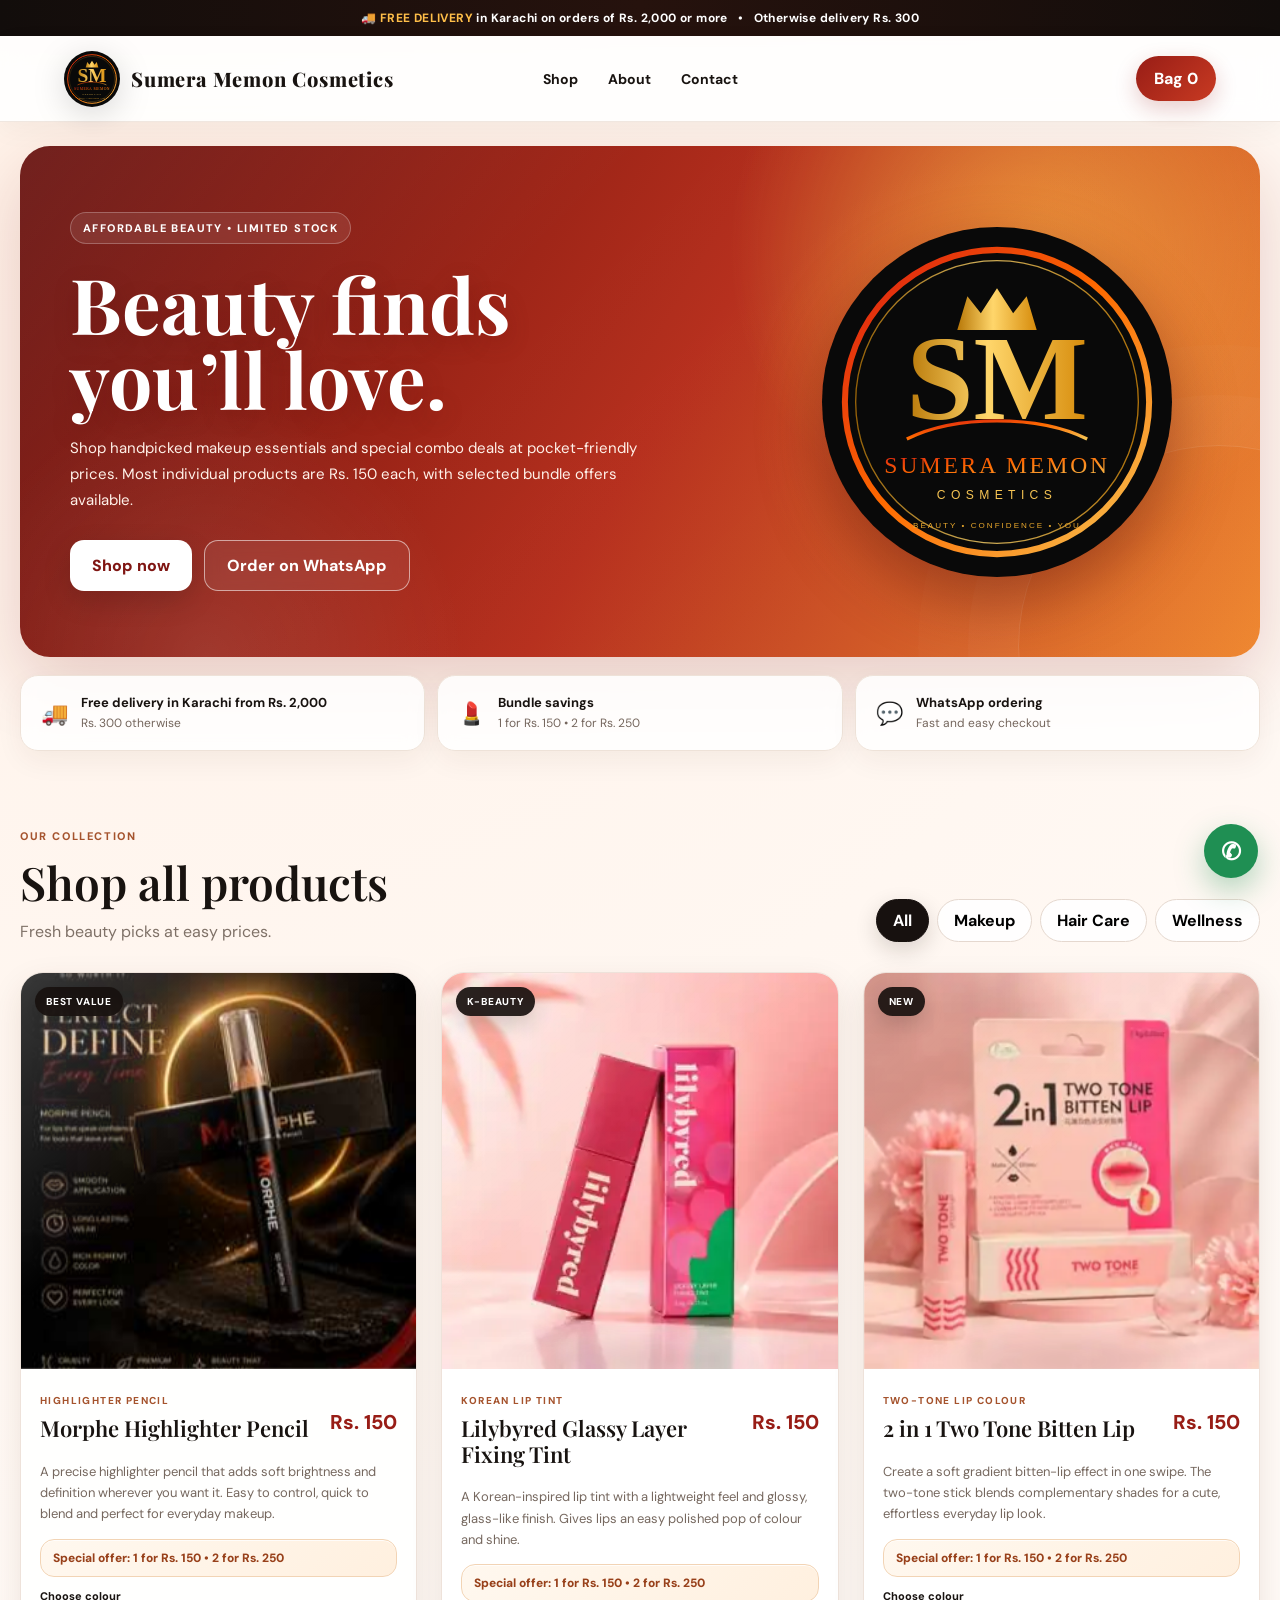
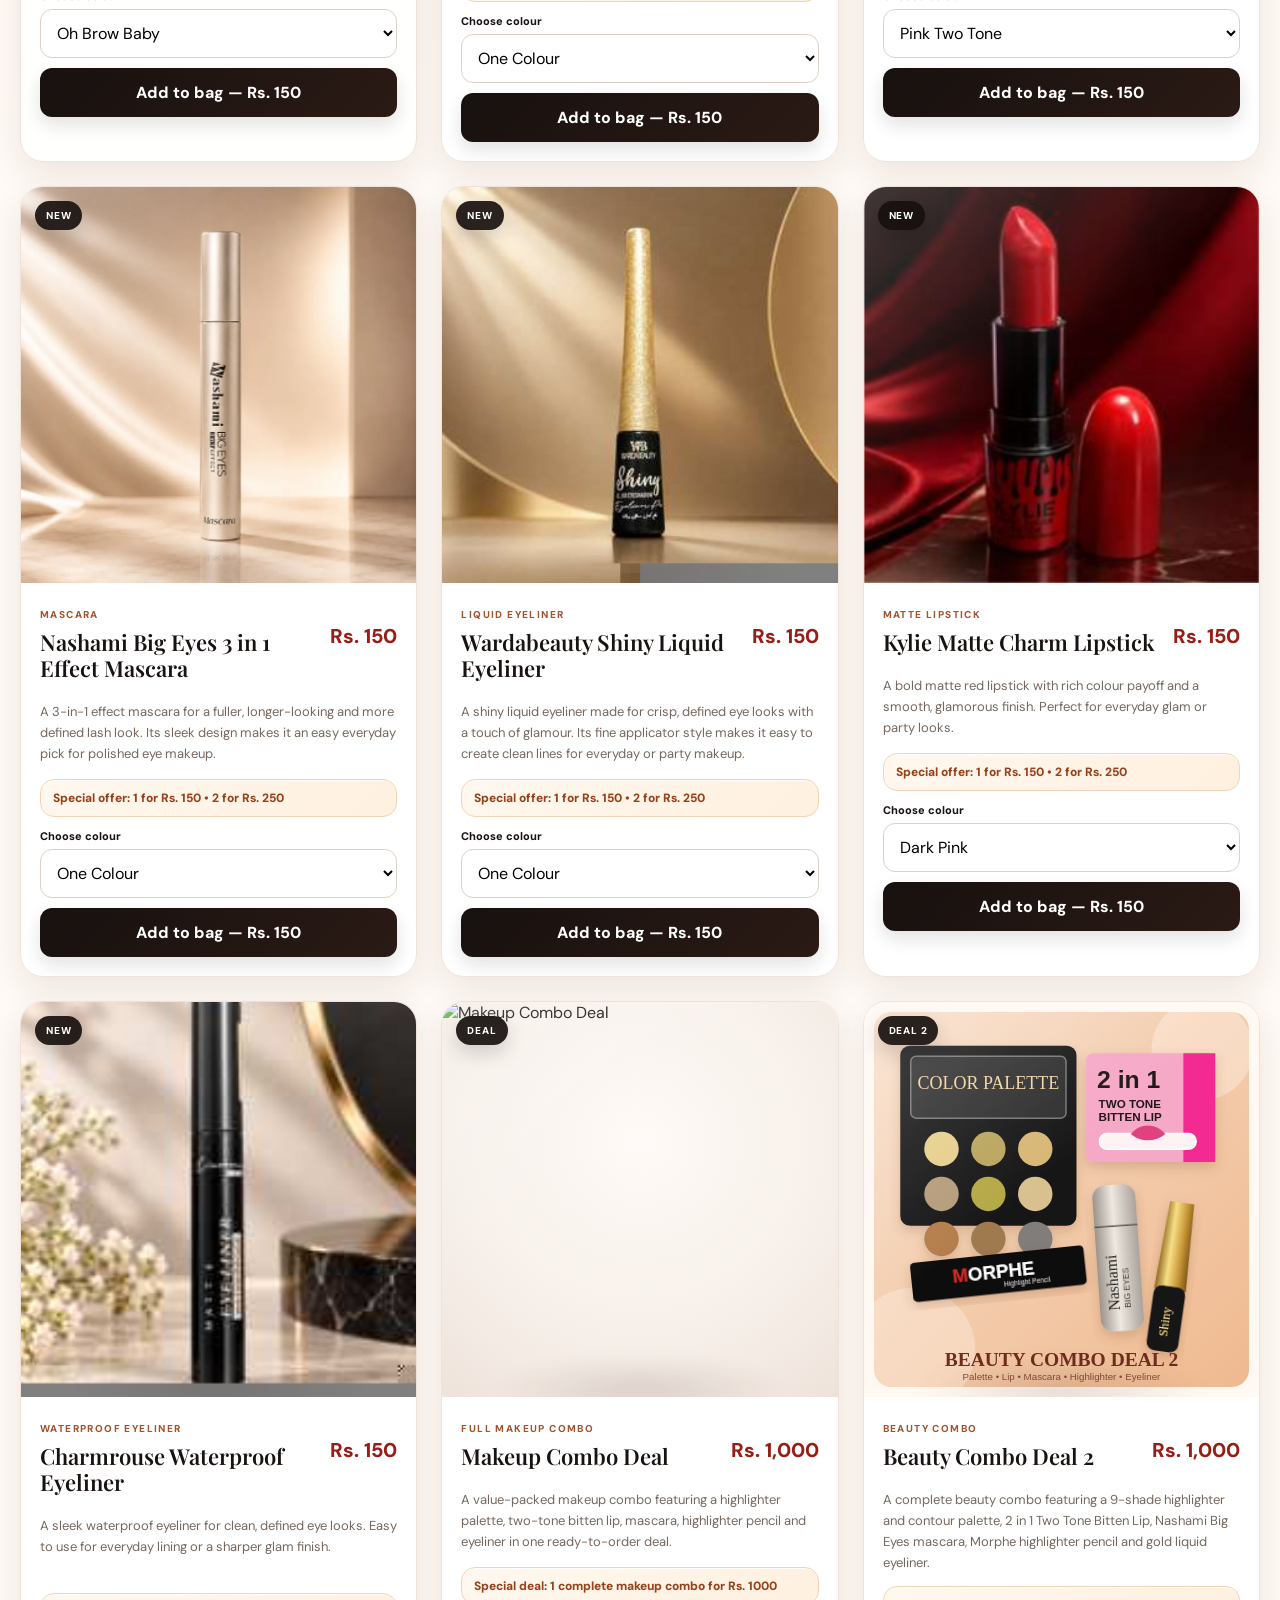
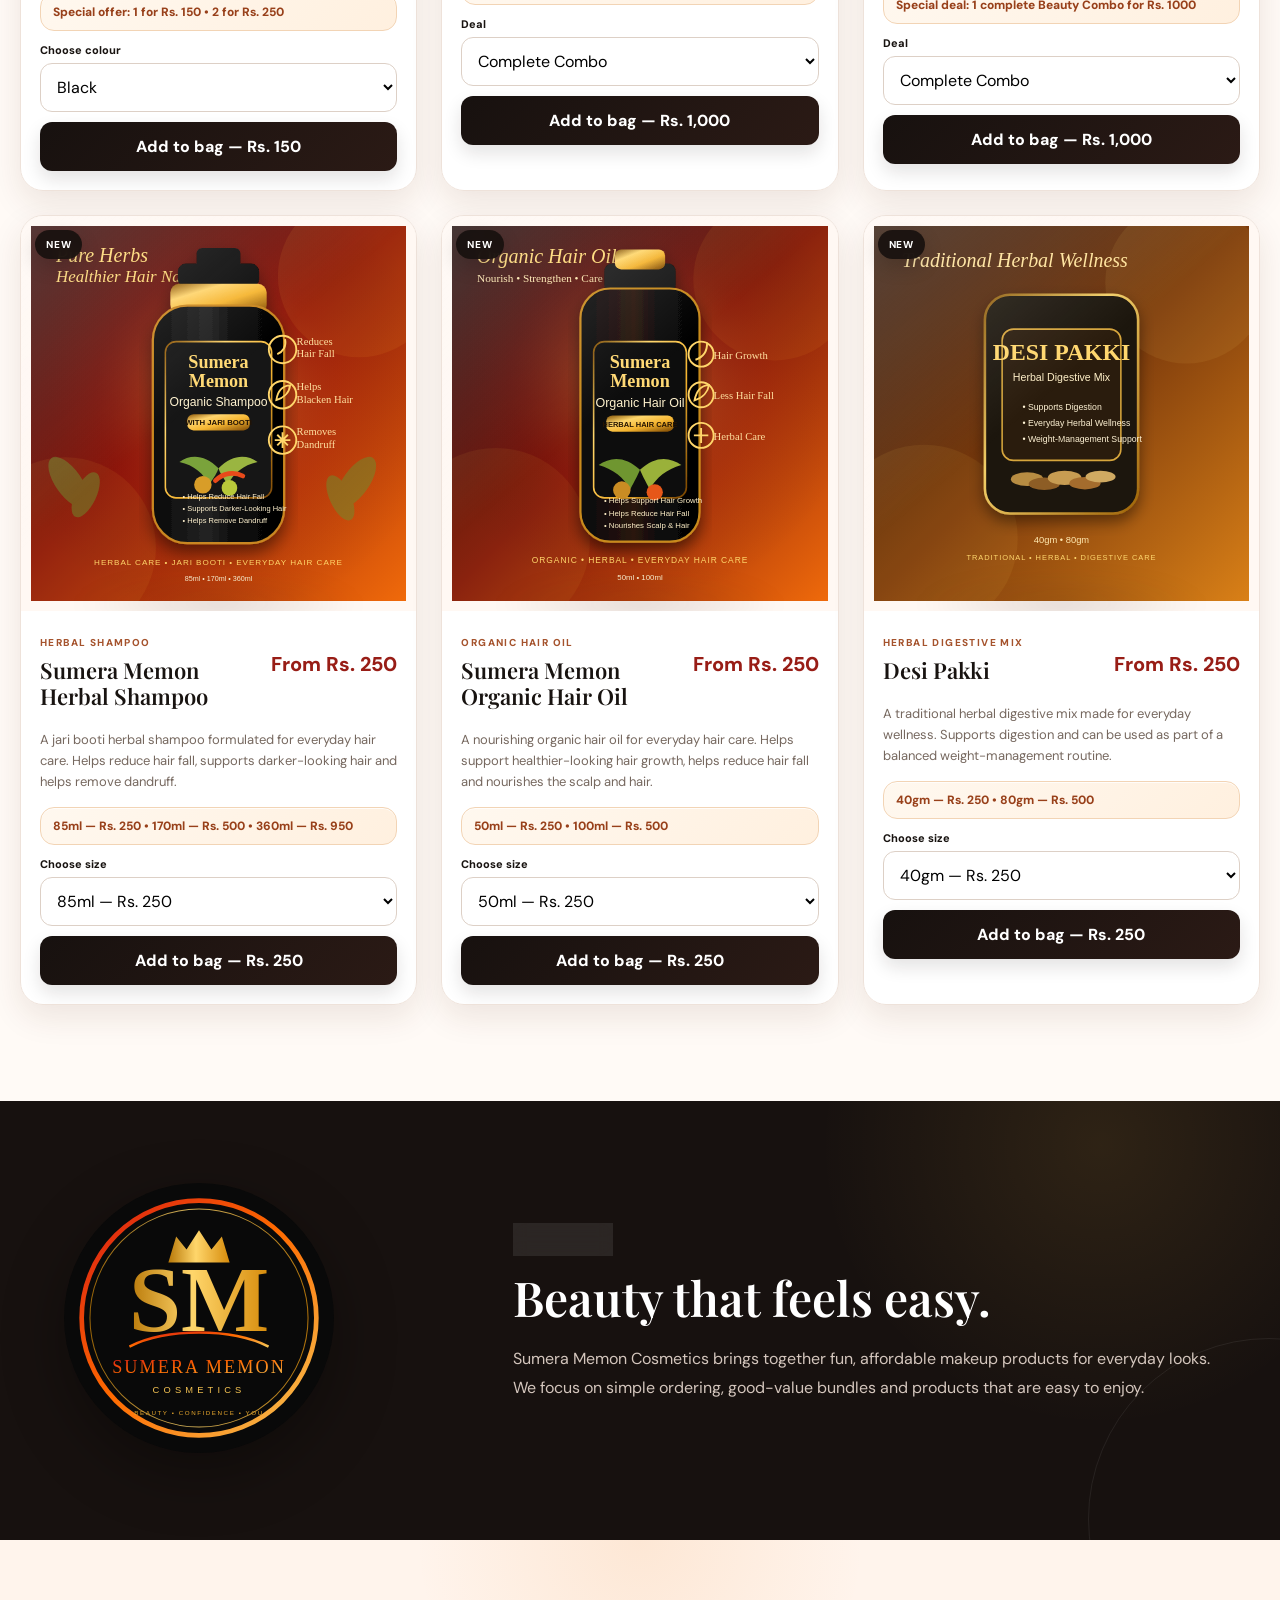
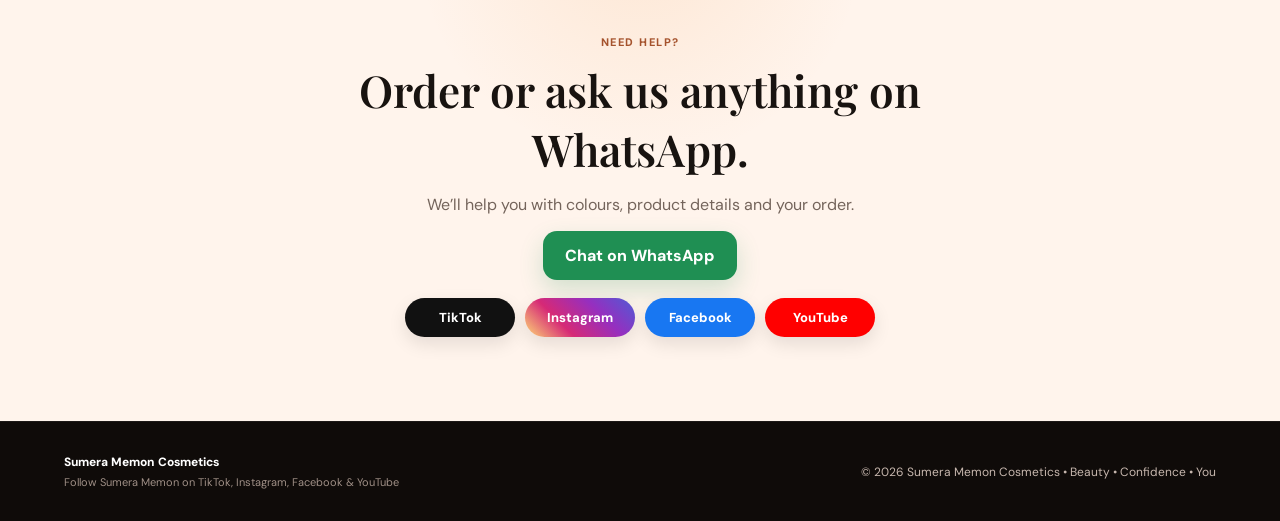
==== commit 45bedd1b: "Update free delivery policy to Rs 2000 in Karachi" ====
--- a/index.html
+++ b/index.html
@@ -1,8 +1,8 @@
 <!DOCTYPE html><html lang="en"><head><meta charset="UTF-8"><meta name="viewport" content="width=device-width,initial-scale=1"><title>Sumera Memon Cosmetics</title><meta name="description" content="Shop affordable makeup and beauty essentials from Sumera Memon Cosmetics."><link rel="preconnect" href="https://fonts.googleapis.com"><link rel="preconnect" href="https://fonts.gstatic.com" crossorigin><link href="https://fonts.googleapis.com/css2?family=DM+Sans:wght@400;500;600;700;800&family=Playfair+Display:wght@500;600;700&display=swap" rel="stylesheet"><link rel="stylesheet" href="style.css?v=20260925-001"></head><body><div id="scrollProgress" aria-hidden="true"></div>
-<div class="topbar">🚚 <strong>FREE DELIVERY</strong> on orders above Rs. 999 &nbsp; • &nbsp; Otherwise delivery Rs. 300</div>
+<div class="topbar">🚚 <strong>FREE DELIVERY</strong> in Karachi on orders of Rs. 2,000 or more &nbsp; • &nbsp; Otherwise delivery Rs. 300</div>
 <header class="nav"><a class="brand" href="#"><img src="logo.svg" alt="Sumera Memon Cosmetics"><span>Sumera Memon Cosmetics</span></a><nav><a href="#shop">Shop</a><a href="#about">About</a><a href="#contact">Contact</a></nav><div class="nav-actions"><button class="cart-btn" onclick="openCart()">Bag <span id="cartCount">0</span></button></div></header>
 <main><section class="hero reveal"><div class="hero-copy"><span class="kicker">AFFORDABLE BEAUTY • LIMITED STOCK</span><h1>Beauty finds you’ll love.</h1><p>Shop handpicked makeup essentials and special combo deals at pocket-friendly prices. Most individual products are Rs. 150 each, with selected bundle offers available.</p><div class="hero-cta"><a class="btn btn-light" href="#shop">Shop now</a><a class="btn btn-outline" id="heroWhatsApp" href="#" target="_blank">Order on WhatsApp</a></div></div><div class="hero-visual"><img src="logo.svg" alt="Sumera Memon Cosmetics"></div></section>
-<section class="trust reveal"><div><span>🚚</span><section><b>Free delivery over Rs. 999</b><span>Rs. 300 below the threshold</span></section></div><div><span>💄</span><section><b>Bundle savings</b><span>1 for Rs. 150 • 2 for Rs. 250</span></section></div><div><span>💬</span><section><b>WhatsApp ordering</b><span>Fast and easy checkout</span></section></div></section>
+<section class="trust reveal"><div><span>🚚</span><section><b>Free delivery in Karachi from Rs. 2,000</b><span>Rs. 300 otherwise</span></section></div><div><span>💄</span><section><b>Bundle savings</b><span>1 for Rs. 150 • 2 for Rs. 250</span></section></div><div><span>💬</span><section><b>WhatsApp ordering</b><span>Fast and easy checkout</span></section></div></section>
 <section id="shop" class="shop reveal"><div class="section-head"><div><p>OUR COLLECTION</p><h2>Shop all products</h2><p>Fresh beauty picks at easy prices.</p></div><div class="filters"><button class="active" onclick="filterProducts('all',this)">All</button><button onclick="filterProducts('makeup',this)">Makeup</button><button onclick="filterProducts('haircare',this)">Hair Care</button><button onclick="filterProducts('wellness',this)">Wellness</button></div></div><div id="products" class="products"></div></section>
 <section id="about" class="about reveal"><div class="about-inner"><div><img src="logo.svg" alt="Sumera Memon Cosmetics"></div><div><span class="kicker">OUR STORE</span><h2>Beauty that feels easy.</h2><p>Sumera Memon Cosmetics brings together fun, affordable makeup products for everyday looks. We focus on simple ordering, good-value bundles and products that are easy to enjoy.</p></div></div></section>
 <section id="contact" class="contact reveal"><p>NEED HELP?</p><h2>Order or ask us anything on WhatsApp.</h2><p>We’ll help you with colours, product details and your order.</p><a class="btn whatsapp" id="whatsapp" href="#" target="_blank" rel="noopener">Chat on WhatsApp</a><div class="social-links" aria-label="Sumera Memon social media">
@@ -12,15 +12,15 @@
 <a class="social-btn youtube" href="https://youtube.com/@sumeramemon786?si=yzN8Odj5HU3KrVJy" target="_blank" rel="noopener noreferrer">YouTube</a>
 </div></section></main>
 <footer class="footer reveal"><div><div class="footer-brand">Sumera Memon Cosmetics</div><div class="footer-social-text">Follow Sumera Memon on TikTok, Instagram, Facebook & YouTube</div></div><div>© 2026 Sumera Memon Cosmetics • Beauty • Confidence • You</div></footer><a class="floating-wa" id="floatingWhatsApp" href="#" target="_blank" rel="noopener" aria-label="Chat on WhatsApp">✆</a>
-<div id="cart" class="cart-overlay" onclick="closeCart(event)"><aside class="cart" onclick="event.stopPropagation()"><button class="close" onclick="closeCart()">×</button><h2>Your bag</h2><div id="cartItems"></div><div class="cart-note">✨ Bundle offer: <b>1 for Rs. 150</b> or <b>2 of the same product for Rs. 250</b>.<br>🚚 Orders above <b>Rs. 999</b> get <b>FREE delivery</b>. Otherwise delivery is <b>Rs. 300</b>.</div><div><div class="summary-row"><span>Items</span><strong id="itemsSubtotal">Rs. 0</strong></div><div id="discountRow" class="summary-row" style="display:none"><span>Bundle discount</span><strong id="bundleDiscount">- Rs. 0</strong></div><div class="summary-row"><span>Subtotal</span><strong id="subtotal">Rs. 0</strong></div><div class="summary-row"><span>Delivery</span><strong id="delivery">Rs. 0</strong></div></div><div class="cart-total"><span>Total</span><strong id="total">Rs. 0</strong></div><a id="orderBtn" class="btn checkout full" href="#">Proceed to checkout</a></aside></div>
+<div id="cart" class="cart-overlay" onclick="closeCart(event)"><aside class="cart" onclick="event.stopPropagation()"><button class="close" onclick="closeCart()">×</button><h2>Your bag</h2><div id="cartItems"></div><div class="cart-note">✨ Bundle offer: <b>1 for Rs. 150</b> or <b>2 of the same product for Rs. 250</b>.<br>🚚 Karachi orders of <b>Rs. 2,000 or more</b> get <b>FREE delivery</b>. Otherwise delivery is <b>Rs. 300</b>.</div><div><div class="summary-row"><span>Items</span><strong id="itemsSubtotal">Rs. 0</strong></div><div id="discountRow" class="summary-row" style="display:none"><span>Bundle discount</span><strong id="bundleDiscount">- Rs. 0</strong></div><div class="summary-row"><span>Subtotal</span><strong id="subtotal">Rs. 0</strong></div><div class="summary-row"><span>Delivery</span><strong id="delivery">Rs. 0</strong></div></div><div class="cart-total"><span>Total</span><strong id="total">Rs. 0</strong></div><a id="orderBtn" class="btn checkout full" href="#">Proceed to checkout</a></aside></div>
 <script src="products.js?v=20260924-2355"></script><script>
 const WA_NUMBER="923398091875";let cart=JSON.parse(localStorage.getItem("smc_cart")||"[]");const money=n=>"Rs. "+n.toLocaleString("en-PK");
 function renderProducts(list=PRODUCTS){document.getElementById("products").innerHTML=list.map(p=>{const opts=p.sizes?p.sizes.map(v=>`<option value="${v.label}" data-price="${v.price}">${v.label} — ${money(v.price)}</option>`).join(""):p.shades.map(s=>`<option value="${s}" data-price="${p.price}">${s}</option>`).join("");const priceLabel=p.sizes?"From "+money(p.price):money(p.price);return `<article class="product reveal">${p.id===8?`<div class="product-media"><img src="https://d2ol7oe51mr4n9.cloudfront.net/user_3JGyc6j7SKbvRwrbWz8w4ifpc0U/0d30d73a-61cd-4e2b-8a78-799edea2c031.jpg" alt="Makeup Combo Deal" loading="lazy" decoding="async"><span class="badge">${p.tag||"DEAL"}</span></div>`:`<div class="product-media"><img class="${String(p.image).includes(".svg")?"artwork":""}" src="${p.image}" alt="${p.name}" loading="lazy" decoding="async"><span class="badge">${p.tag||"NEW"}</span></div>`}<div class="product-body"><span class="product-type">${p.type||"Makeup"}</span><div class="product-title-row"><h3>${p.name}</h3><span class="price" id="price-${p.id}">${priceLabel}</span></div><p class="product-desc">${p.description}</p><div class="offer">${p.offer||"Special offer: 1 for Rs. 150 • 2 for Rs. 250"}</div><label for="shade-${p.id}">${p.optionLabel||"Choose colour"}</label><select id="shade-${p.id}" onchange="updateVariantPrice(${p.id})">${opts}</select><button class="add" id="add-${p.id}" onclick="addToCart(${p.id})">Add to bag — ${money(p.price)}</button></div></article>`}).join("");activateReveal()}
 function updateVariantPrice(id){const p=PRODUCTS.find(x=>x.id===id);if(!p)return;const sel=document.getElementById(`shade-${id}`);const price=Number(sel?.selectedOptions?.[0]?.dataset?.price||p.price);const priceEl=document.getElementById(`price-${id}`);const addEl=document.getElementById(`add-${id}`);if(priceEl)priceEl.textContent=money(price);if(addEl)addEl.textContent="Add to bag — "+money(price)}
 function filterProducts(cat,btn){document.querySelectorAll(".filters button").forEach(b=>b.classList.remove("active"));btn.classList.add("active");renderProducts(cat==="all"?PRODUCTS:PRODUCTS.filter(p=>p.category===cat))}
 function addToCart(id){const p=PRODUCTS.find(x=>x.id===id);const sel=document.getElementById(`shade-${id}`);const shade=sel?.value||p.shades?.[0]||"Default";const price=Number(sel?.selectedOptions?.[0]?.dataset?.price||p.price);cart.push({id:p.id,name:p.name,price,shade,bundleGroup:p.bundleGroup||null,bundleQty:p.bundleQty||null,bundlePrice:p.bundlePrice||null});updateCart();openCart()}
-function pricing(){const itemsTotal=cart.reduce((s,p)=>s+p.price,0);const groups={};cart.forEach(p=>{if(p.bundleGroup)groups[p.bundleGroup]=(groups[p.bundleGroup]||0)+1});let discount=0;Object.entries(groups).forEach(([group,count])=>{const p=PRODUCTS.find(x=>x.bundleGroup===group);if(p){const pairs=Math.floor(count/p.bundleQty);discount+=pairs*((p.price*p.bundleQty)-p.bundlePrice)}});const subtotal=itemsTotal-discount;const delivery=subtotal===0?0:(subtotal>999?0:300);return{itemsTotal,discount,subtotal,delivery,total:subtotal+delivery}}
-function updateCart(){localStorage.setItem("smc_cart",JSON.stringify(cart));document.getElementById("cartCount").textContent=cart.length;document.getElementById("cartItems").innerHTML=cart.length?cart.map((p,i)=>`<div class="cart-item"><span>${p.name}<small>${p.shade}</small></span><strong>${money(p.price)}</strong><button onclick="removeItem(${i})">×</button></div>`).join(""):"<p class='empty'>Your bag is empty.</p>";const x=pricing();itemsSubtotal.textContent=money(x.itemsTotal);bundleDiscount.textContent="- "+money(x.discount);discountRow.style.display=x.discount>0?"flex":"none";subtotal.textContent=money(x.subtotal);delivery.textContent=x.delivery===0&&x.subtotal>999?"FREE":money(x.delivery);total.textContent=money(x.total);orderBtn.href=cart.length?"checkout.html":"#";orderBtn.classList.toggle("disabled",!cart.length)}
+function pricing(){const itemsTotal=cart.reduce((s,p)=>s+p.price,0);const groups={};cart.forEach(p=>{if(p.bundleGroup)groups[p.bundleGroup]=(groups[p.bundleGroup]||0)+1});let discount=0;Object.entries(groups).forEach(([group,count])=>{const p=PRODUCTS.find(x=>x.bundleGroup===group);if(p){const pairs=Math.floor(count/p.bundleQty);discount+=pairs*((p.price*p.bundleQty)-p.bundlePrice)}});const subtotal=itemsTotal-discount;const delivery=subtotal===0?0:300;return{itemsTotal,discount,subtotal,delivery,total:subtotal+delivery}}
+function updateCart(){localStorage.setItem("smc_cart",JSON.stringify(cart));document.getElementById("cartCount").textContent=cart.length;document.getElementById("cartItems").innerHTML=cart.length?cart.map((p,i)=>`<div class="cart-item"><span>${p.name}<small>${p.shade}</small></span><strong>${money(p.price)}</strong><button onclick="removeItem(${i})">×</button></div>`).join(""):"<p class='empty'>Your bag is empty.</p>";const x=pricing();itemsSubtotal.textContent=money(x.itemsTotal);bundleDiscount.textContent="- "+money(x.discount);discountRow.style.display=x.discount>0?"flex":"none";subtotal.textContent=money(x.subtotal);delivery.textContent=money(x.delivery);total.textContent=money(x.total);orderBtn.href=cart.length?"checkout.html":"#";orderBtn.classList.toggle("disabled",!cart.length)}
 function removeItem(i){cart.splice(i,1);updateCart()}function openCart(){cartEl=document.getElementById("cart");cartEl.classList.add("open")}function closeCart(e){if(!e||e.target.id==="cart")document.getElementById("cart").classList.remove("open")}
 function activateReveal(){const els=document.querySelectorAll(".reveal:not(.in-view)");const obs=new IntersectionObserver((entries,o)=>{entries.forEach(e=>{if(e.isIntersecting){e.target.classList.add("in-view");o.unobserve(e.target)}})},{threshold:.1,rootMargin:"0px 0px -35px"});els.forEach((el,idx)=>{if(el.classList.contains("product"))el.style.transitionDelay=Math.min((idx%6)*45,225)+"ms";obs.observe(el)})}
 window.addEventListener("scroll",()=>{const h=document.documentElement;const max=h.scrollHeight-h.clientHeight;document.getElementById("scrollProgress").style.width=(max?window.scrollY/max*100:0)+"%"},{passive:true});
